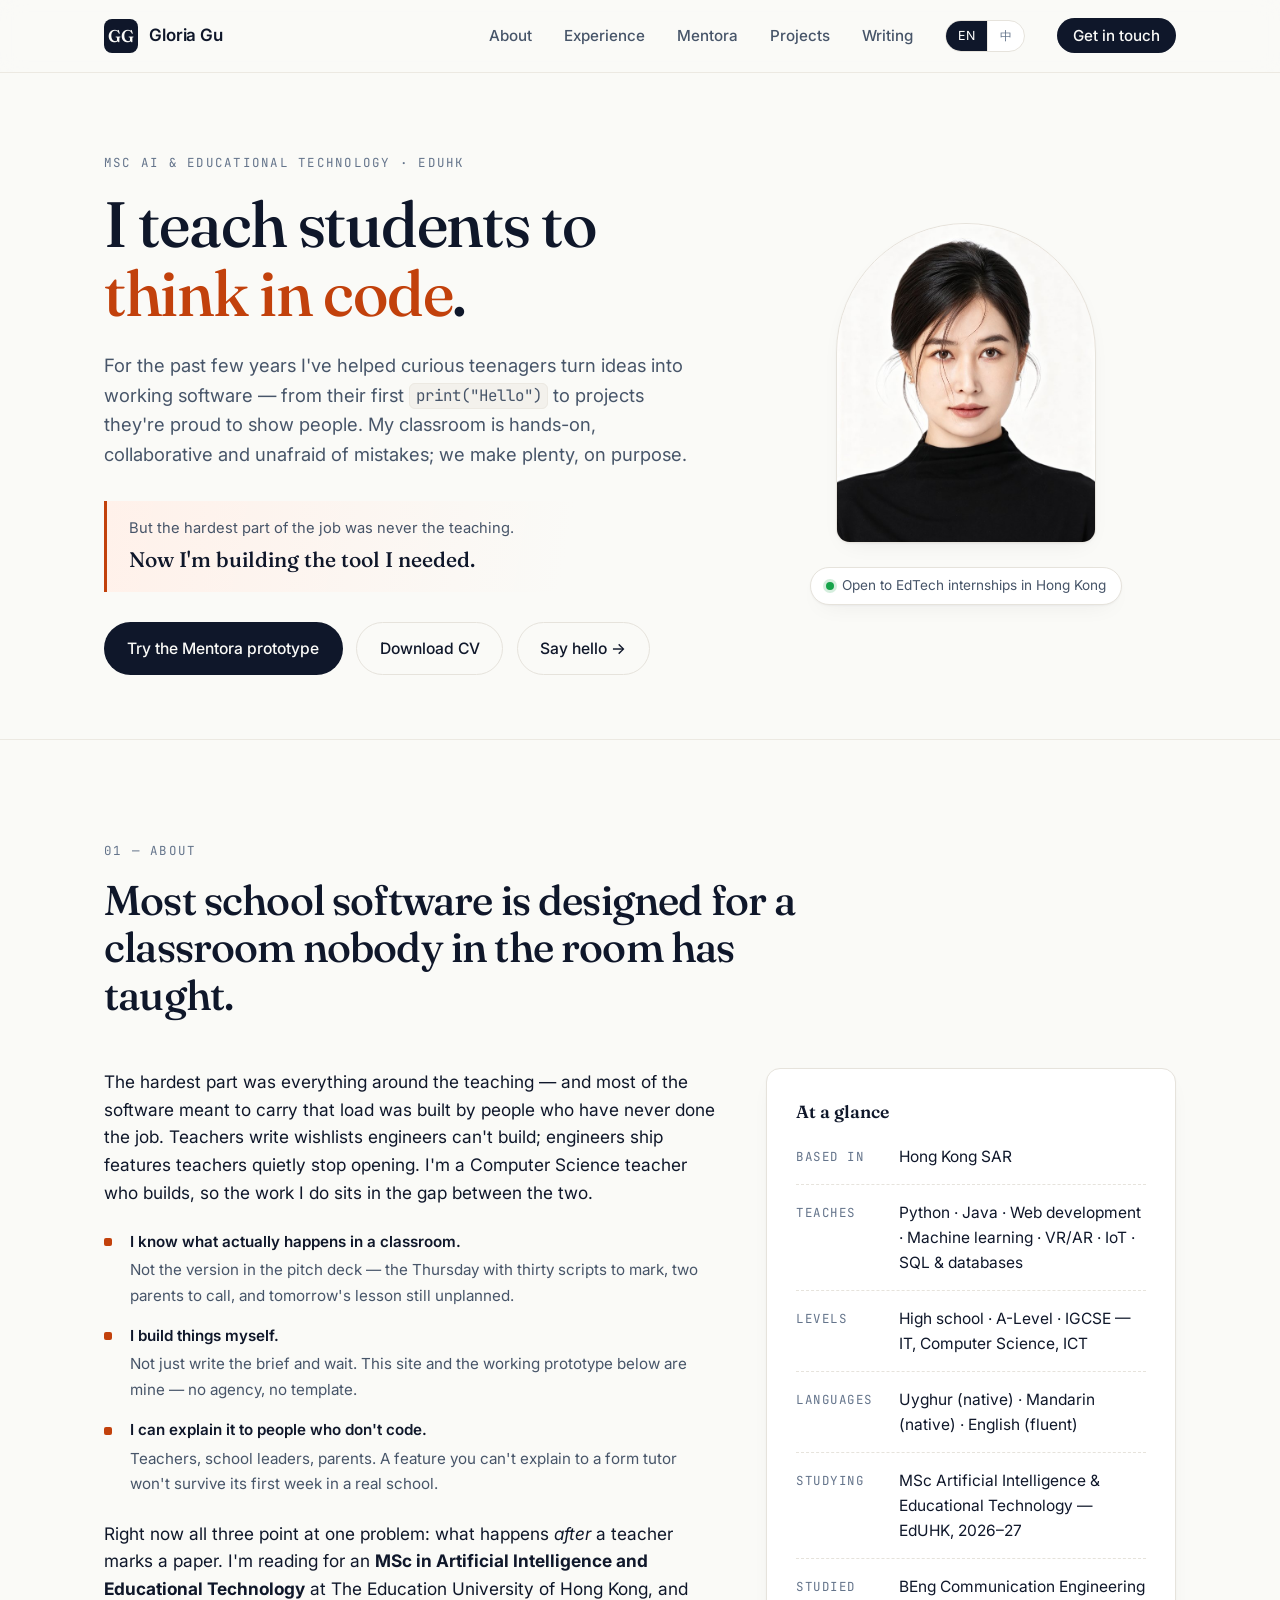
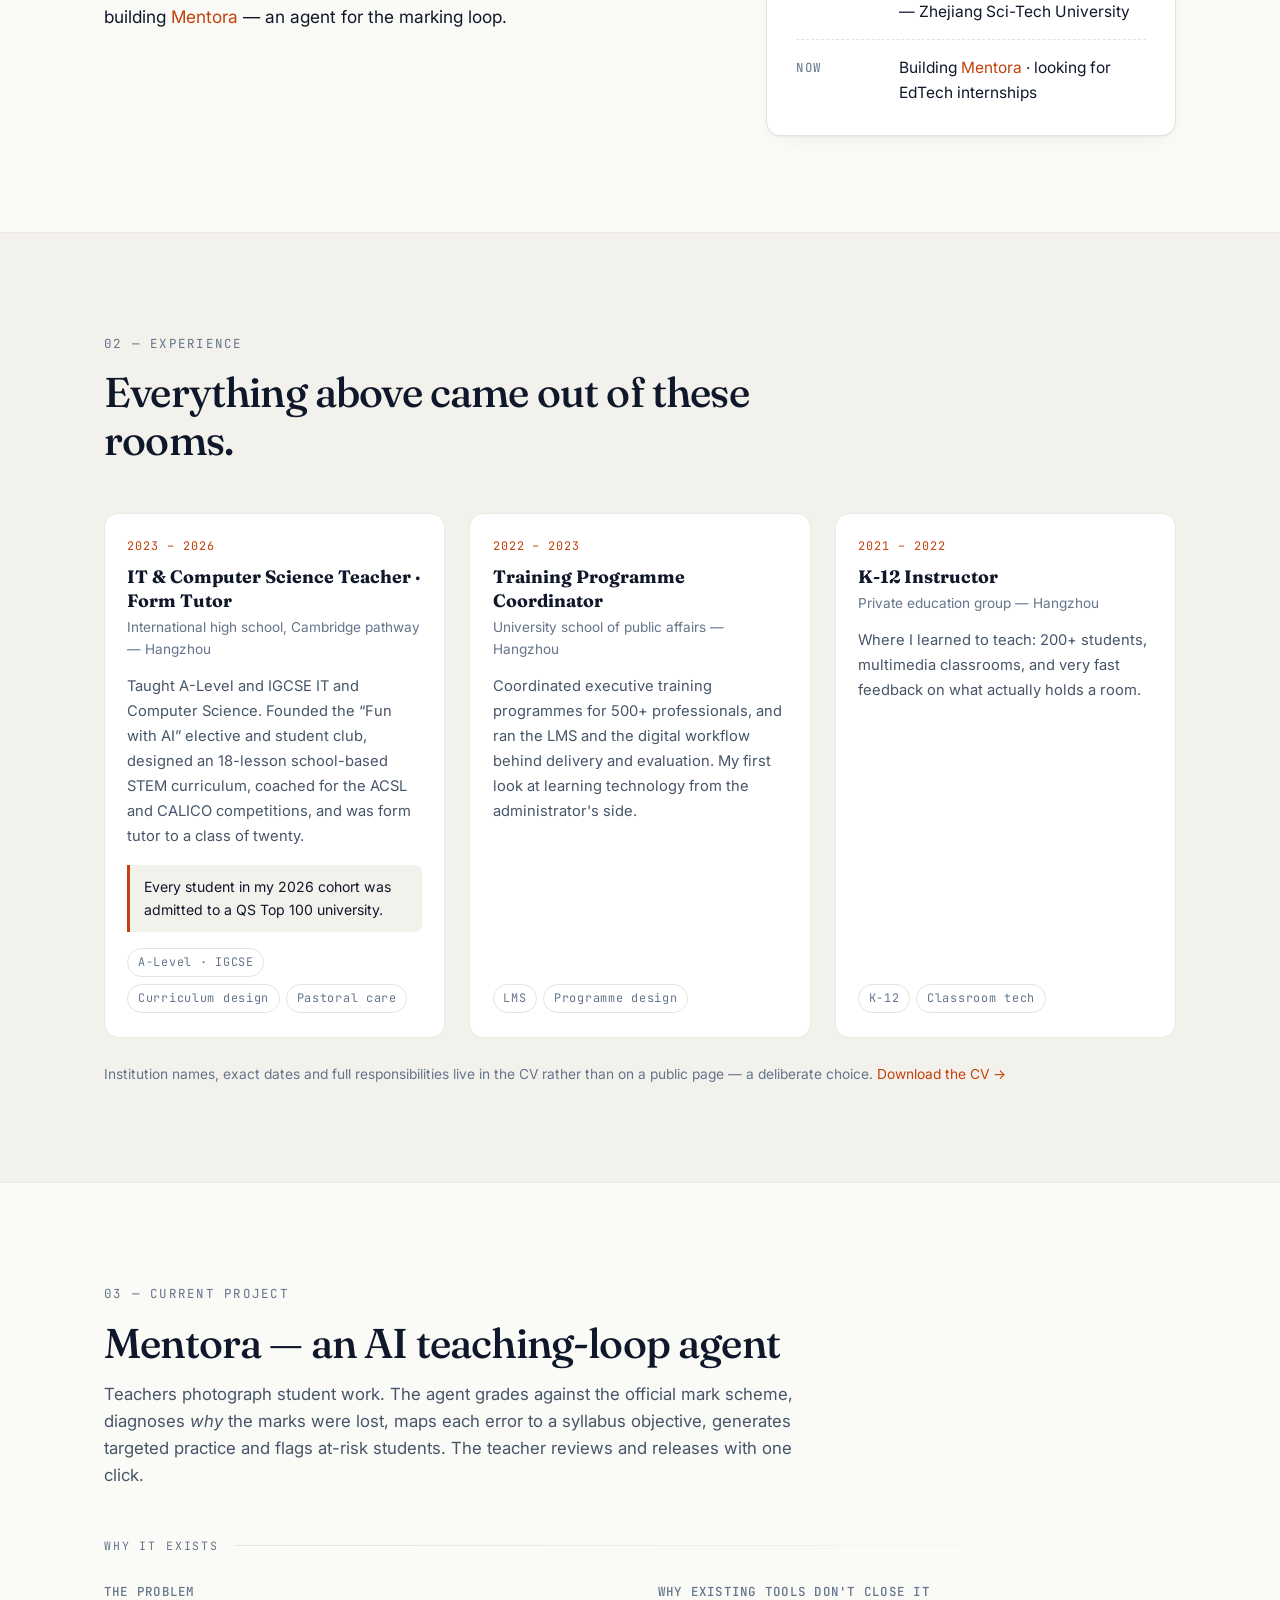
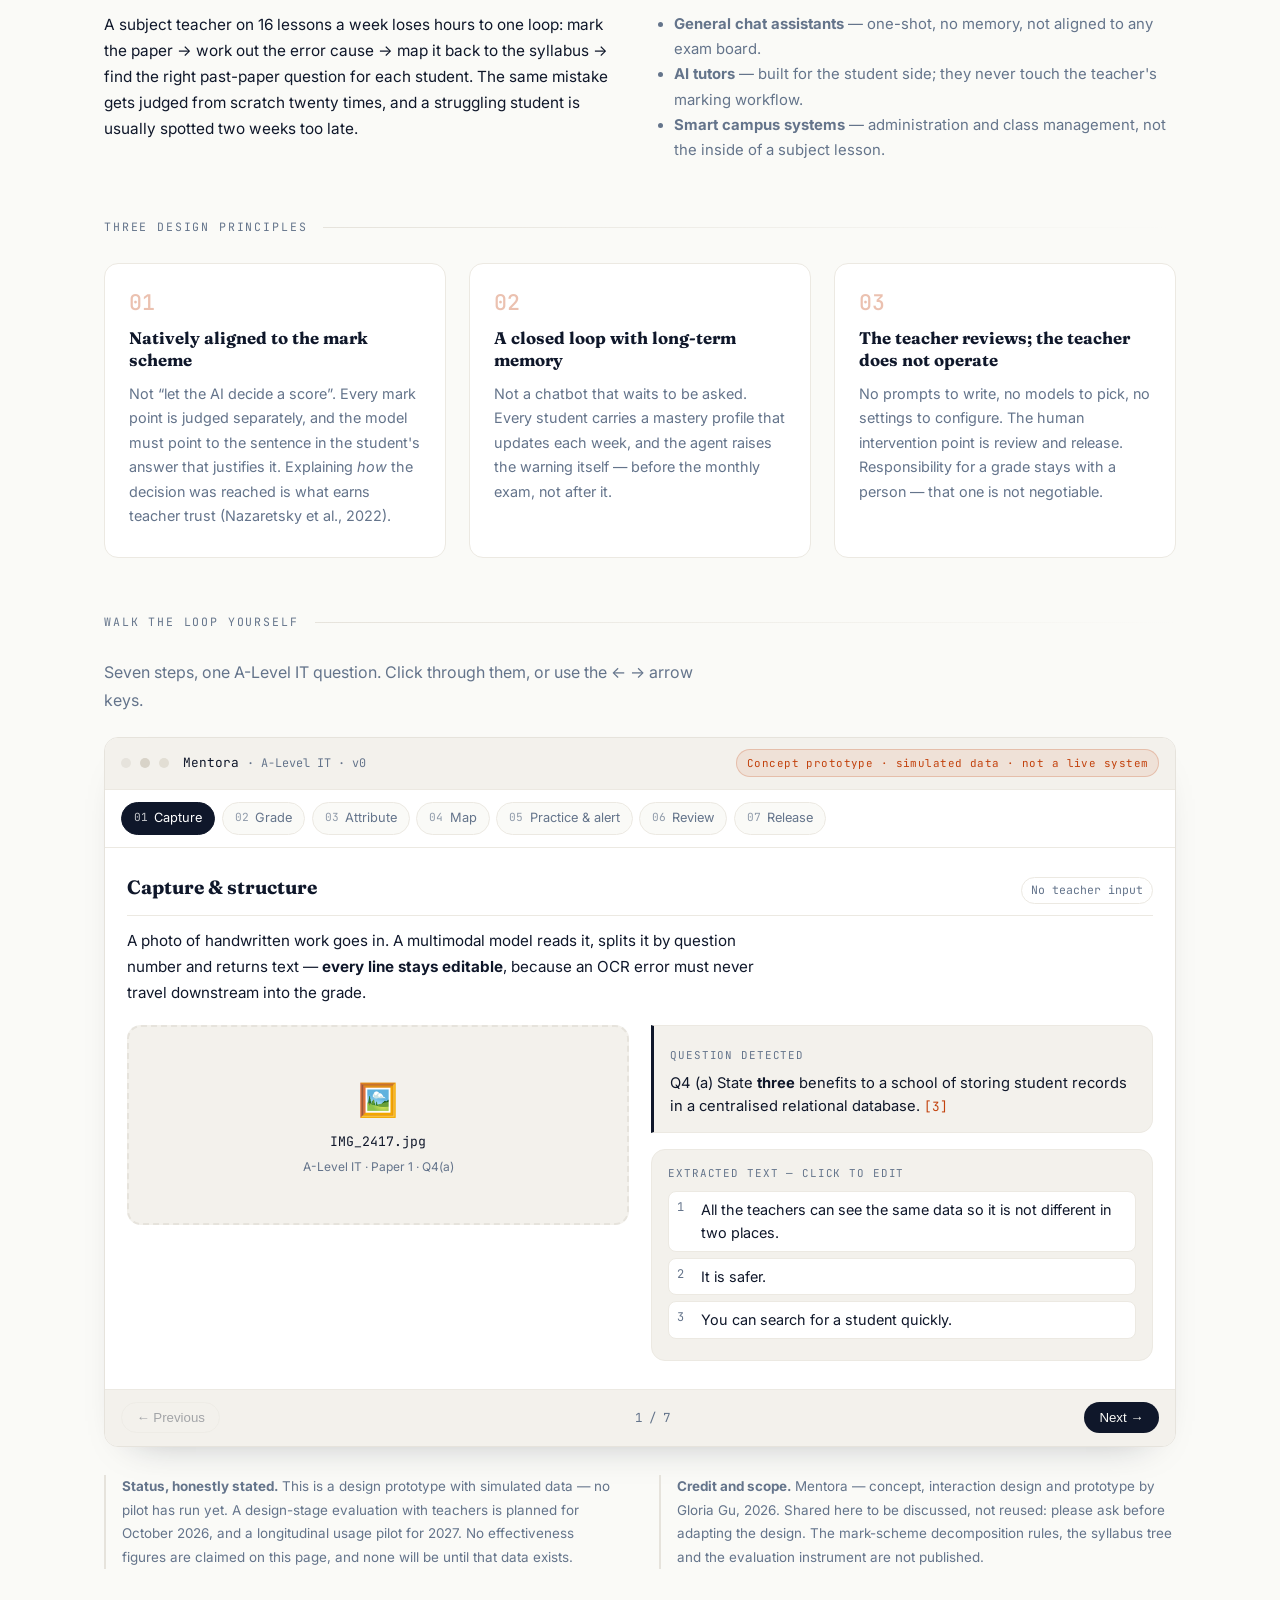
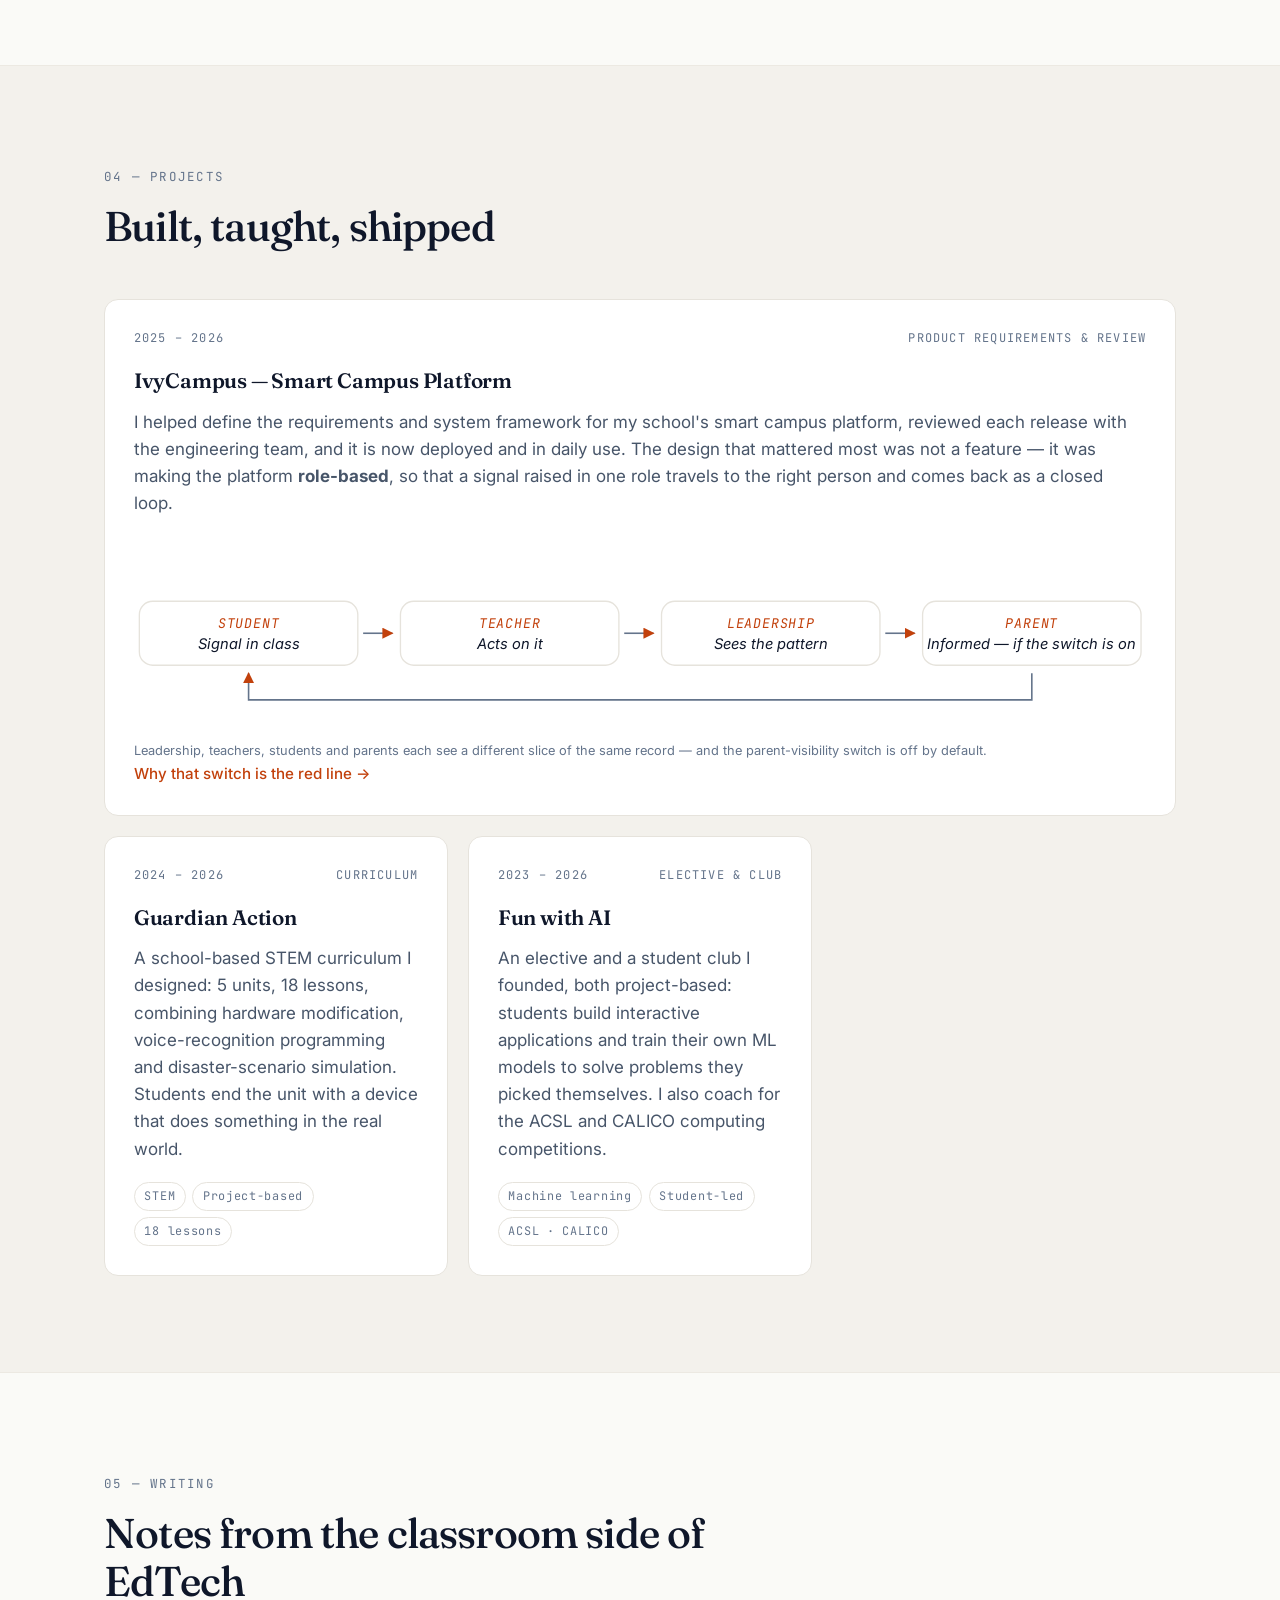
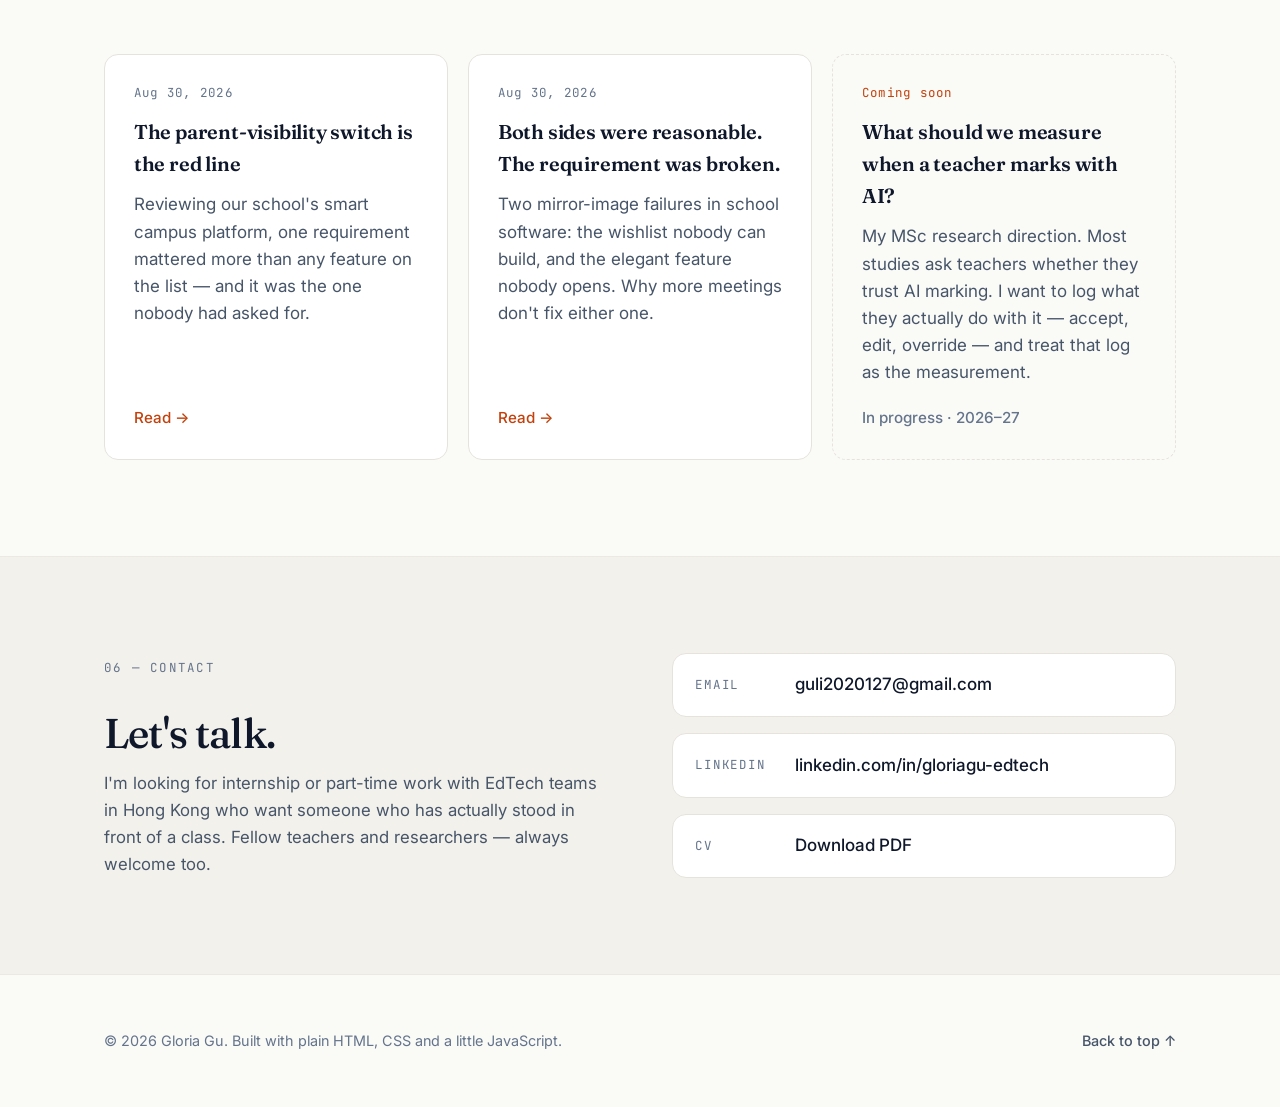
==== index.html @ 60ba9284 "Personal site: bilingual portfolio with Mentora interactive prototype Static site, no build step. EN" ====
<!DOCTYPE html>
<html lang="en" data-lang="en">
<head>
  <meta charset="UTF-8" />
  <meta name="viewport" content="width=device-width, initial-scale=1.0" />
  <title>Gloria Gu — AI &amp; Educational Technology · Computer Science Educator</title>
  <meta name="description" content="Gloria Gu — A-Level and IGCSE Computer Science / IT teacher, now MSc student in AI and Educational Technology at The Education University of Hong Kong. Building Mentora, an AI teaching-loop agent for international-curriculum teachers." />

  <!-- Link preview (LinkedIn, WhatsApp, WeChat, Twitter).
       SITE_URL below must be the real published address — LinkedIn ignores relative image paths. -->
  <meta property="og:type" content="website" />
  <meta property="og:site_name" content="Gloria Gu" />
  <meta property="og:title" content="Gloria Gu — I teach students to think in code." />
  <meta property="og:description" content="A-Level and IGCSE Computer Science teacher, now MSc AI &amp; Educational Technology at EdUHK. Building Mentora, an AI teaching-loop agent — with an interactive prototype you can click through." />
  <meta property="og:url" content="SITE_URL/" />
  <meta property="og:image" content="SITE_URL/assets/og-card.jpg" />
  <meta property="og:image:width" content="1200" />
  <meta property="og:image:height" content="630" />
  <meta property="og:image:alt" content="Gloria Gu — I teach students to think in code. Now I'm building the tool I needed." />
  <meta name="twitter:card" content="summary_large_image" />

  <link rel="preconnect" href="https://fonts.googleapis.com" />
  <link rel="preconnect" href="https://fonts.gstatic.com" crossorigin />
  <link href="https://fonts.googleapis.com/css2?family=Fraunces:opsz,wght@9..144,400;9..144,500;9..144,600;9..144,700&family=Inter:wght@400;500;600;700&family=JetBrains+Mono:wght@400;500&display=swap" rel="stylesheet" />

  <link rel="stylesheet" href="styles.css" />
  <link rel="icon" href="data:image/svg+xml,%3Csvg xmlns='http://www.w3.org/2000/svg' viewBox='0 0 100 100'%3E%3Ctext y='.9em' font-size='90'%3E%F0%9F%92%BB%3C/text%3E%3C/svg%3E" />
</head>
<body>

  <header class="site-header" id="top">
    <nav class="nav container">
      <a href="#top" class="brand">
        <span class="brand-mark">GG</span>
        <span class="brand-name">Gloria Gu</span>
      </a>
      <button class="nav-toggle" aria-label="Toggle navigation" aria-expanded="false">
        <span></span><span></span><span></span>
      </button>
      <ul class="nav-links">
        <li><a href="#about"><span class="i18n en">About</span><span class="i18n zh">关于</span></a></li>
        <li><a href="#experience"><span class="i18n en">Experience</span><span class="i18n zh">经历</span></a></li>
        <li><a href="#mentora">Mentora</a></li>
        <li><a href="#projects"><span class="i18n en">Projects</span><span class="i18n zh">项目</span></a></li>
        <li><a href="#writing"><span class="i18n en">Writing</span><span class="i18n zh">写作</span></a></li>
        <li>
          <div class="lang-switch" role="group" aria-label="Language / 语言">
            <button type="button" data-set-lang="en" class="lang-btn is-active">EN</button>
            <button type="button" data-set-lang="zh" class="lang-btn">中</button>
          </div>
        </li>
        <li><a href="#contact" class="nav-cta"><span class="i18n en">Get in touch</span><span class="i18n zh">联系我</span></a></li>
      </ul>
    </nav>
  </header>

  <main>

    <!-- HERO -->
    <section class="hero">
      <div class="container hero-grid">
        <div class="hero-text">
          <p class="eyebrow">
            <span class="i18n en">MSc AI &amp; Educational Technology · EdUHK</span>
            <span class="i18n zh">香港教育大学 · 人工智能与教育科技硕士在读</span>
          </p>
          <h1>
            <span class="i18n en">I teach students to <span class="accent">think in code</span>.</span>
            <span class="i18n zh">我教学生<span class="accent">用代码思考</span>。</span>
          </h1>
          <p class="lede">
            <span class="i18n en">For the past few years I've helped curious teenagers turn ideas into working software — from their first <code>print("Hello")</code> to projects they're proud to show people. My classroom is hands-on, collaborative and unafraid of mistakes; we make plenty, on purpose.</span>
            <span class="i18n zh">这几年，我带着一群好奇的中学生，把想法变成真的能跑起来的东西——从第一行 <code>print("Hello")</code>，到他们愿意拿给别人看的作品。我的课要动手、要合作，也不怕出错：我们出很多错，而且是故意的。</span>
          </p>
          <div class="hero-turn">
            <p class="ht-setup">
              <span class="i18n en">But the hardest part of the job was never the teaching.</span>
              <span class="i18n zh">但这份工作最难的部分，从来不是「教」。</span>
            </p>
            <p class="ht-line">
              <span class="i18n en">Now I'm building the tool I needed.</span>
              <span class="i18n zh">现在，我在做当年最想要的那个工具。</span>
            </p>
          </div>
          <div class="hero-actions">
            <a href="#mentora" class="btn btn-primary">
              <span class="i18n en">Try the Mentora prototype</span>
              <span class="i18n zh">试用 Mentora 原型</span>
            </a>
            <a href="assets/Gloria-Gu-CV.pdf" class="btn btn-ghost" download>
              <span class="i18n en">Download CV</span>
              <span class="i18n zh">下载简历</span>
            </a>
            <a href="#contact" class="btn btn-ghost">
              <span class="i18n en">Say hello →</span>
              <span class="i18n zh">联系我 →</span>
            </a>
          </div>
        </div>

        <div class="hero-portrait">
          <div class="portrait-frame">
            <img src="assets/portrait.jpg" alt="Gloria Gu" width="627" height="900" />
          </div>
          <div class="portrait-badge">
            <span class="dot"></span>
            <span class="i18n en">Open to EdTech internships in Hong Kong</span>
            <span class="i18n zh">在港寻找 EdTech 实习机会</span>
          </div>
        </div>
      </div>
    </section>

    <!-- ABOUT -->
    <section class="section" id="about">
      <div class="container">
        <div class="section-head">
          <span class="section-tag">01 — <span class="i18n en">About</span><span class="i18n zh">关于</span></span>
          <h2>
            <span class="i18n en">Most school software is designed for a classroom nobody in the room has taught.</span>
            <span class="i18n zh">大多数校园软件，是为一间没有人真正教过的教室设计的。</span>
          </h2>
        </div>

        <div class="about-grid">
          <div class="about-body">
            <p>
              <span class="i18n en">The hardest part was everything around the teaching — and most of the software meant to carry that load was built by people who have never done the job. Teachers write wishlists engineers can't build; engineers ship features teachers quietly stop opening. I'm a Computer Science teacher who builds, so the work I do sits in the gap between the two.</span>
              <span class="i18n zh">最难的是「教」之外的那些事——而本该分担这些事的软件，大多出自没做过这份工作的人之手。老师提的需求工程师做不出来，工程师做出来的功能老师慢慢就不点了。我是一个会自己动手做东西的计算机老师，我做的事，就在这道缝里。</span>
            </p>

            <ul class="strengths">
              <li>
                <strong><span class="i18n en">I know what actually happens in a classroom.</span><span class="i18n zh">我知道教室里真正发生的是什么。</span></strong>
                <span class="i18n en">Not the version in the pitch deck — the Thursday with thirty scripts to mark, two parents to call, and tomorrow's lesson still unplanned.</span>
                <span class="i18n zh">不是宣讲稿里的那个版本，而是这样的周四：三十份卷子没批，两个家长电话没打，明天的课还没备。</span>
              </li>
              <li>
                <strong><span class="i18n en">I build things myself.</span><span class="i18n zh">东西我自己动手做。</span></strong>
                <span class="i18n en">Not just write the brief and wait. This site and the working prototype below are mine — no agency, no template.</span>
                <span class="i18n zh">不只是写完需求等着别人交付。这个网站，还有下面那个能点的原型，都是我自己做的——没有外包，也没有套模板。</span>
              </li>
              <li>
                <strong><span class="i18n en">I can explain it to people who don't code.</span><span class="i18n zh">我能把它讲给不写代码的人听。</span></strong>
                <span class="i18n en">Teachers, school leaders, parents. A feature you can't explain to a form tutor won't survive its first week in a real school.</span>
                <span class="i18n zh">老师、管理层、家长。一个没法跟班主任讲清楚的功能，在真实学校里活不过第一周。</span>
              </li>
            </ul>

            <p>
              <span class="i18n en">Right now all three point at one problem: what happens <em>after</em> a teacher marks a paper. I'm reading for an <strong>MSc in Artificial Intelligence and Educational Technology</strong> at The Education University of Hong Kong, and building <a href="#mentora">Mentora</a> — an agent for the marking loop.</span>
              <span class="i18n zh">现在，这三件事都指向同一个问题：老师批完一份卷子<em>之后</em>，会发生什么。我在香港教育大学读<strong>人工智能与教育科技理学硕士</strong>，同时在做 <a href="#mentora">Mentora</a>——一个面向批改闭环的 Agent。</span>
            </p>
          </div>

          <aside class="about-aside">
            <h3><span class="i18n en">At a glance</span><span class="i18n zh">一览</span></h3>
            <dl class="facts">
              <div>
                <dt><span class="i18n en">Based in</span><span class="i18n zh">所在地</span></dt>
                <dd><span class="i18n en">Hong Kong SAR</span><span class="i18n zh">中国香港特别行政区</span></dd>
              </div>
              <div>
                <dt><span class="i18n en">Teaches</span><span class="i18n zh">教授</span></dt>
                <dd><span class="i18n en">Python · Java · Web development · Machine learning · VR/AR · IoT · SQL &amp; databases</span><span class="i18n zh">Python · Java · 网页开发 · 机器学习 · VR/AR · 物联网 · SQL 与数据库</span></dd>
              </div>
              <div>
                <dt><span class="i18n en">Levels</span><span class="i18n zh">学段</span></dt>
                <dd><span class="i18n en">High school · A-Level · IGCSE — IT, Computer Science, ICT</span><span class="i18n zh">高中 · A-Level · IGCSE —— IT、计算机科学、ICT</span></dd>
              </div>
              <div>
                <dt><span class="i18n en">Languages</span><span class="i18n zh">语言</span></dt>
                <dd><span class="i18n en">Uyghur (native) · Mandarin (native) · English (fluent)</span><span class="i18n zh">维吾尔语（母语）· 普通话（母语）· 英语（流利）</span></dd>
              </div>
              <div>
                <dt><span class="i18n en">Studying</span><span class="i18n zh">在读</span></dt>
                <dd><span class="i18n en">MSc Artificial Intelligence &amp; Educational Technology — EdUHK, 2026–27</span><span class="i18n zh">人工智能与教育科技理学硕士 —— 香港教育大学，2026–27</span></dd>
              </div>
              <div>
                <dt><span class="i18n en">Studied</span><span class="i18n zh">本科</span></dt>
                <dd><span class="i18n en">BEng Communication Engineering — Zhejiang Sci-Tech University</span><span class="i18n zh">通信工程学士 —— 浙江理工大学</span></dd>
              </div>
              <div>
                <dt><span class="i18n en">Now</span><span class="i18n zh">在做</span></dt>
                <dd><span class="i18n en">Building <a href="#mentora">Mentora</a> · looking for EdTech internships</span><span class="i18n zh">在做 <a href="#mentora">Mentora</a> · 寻找 EdTech 实习</span></dd>
              </div>
            </dl>
          </aside>
        </div>
      </div>
    </section>

    <!-- EXPERIENCE -->
    <section class="section section-alt" id="experience">
      <div class="container">
        <div class="section-head">
          <span class="section-tag">02 — <span class="i18n en">Experience</span><span class="i18n zh">经历</span></span>
          <h2>
            <span class="i18n en">Everything above came out of these rooms.</span>
            <span class="i18n zh">上面那些判断，都是从这些地方长出来的。</span>
          </h2>
        </div>

        <div class="exp-cards">

          <article class="exp-card">
            <div class="exp-years">2023 – 2026</div>
            <h3>
              <span class="i18n en">IT &amp; Computer Science Teacher · Form Tutor</span>
              <span class="i18n zh">IT 与计算机科学教师 · 班主任</span>
            </h3>
            <div class="exp-org">
              <span class="i18n en">International high school, Cambridge pathway — Hangzhou</span>
              <span class="i18n zh">国际高中（剑桥体系）—— 杭州</span>
            </div>
            <p>
              <span class="i18n en">Taught A-Level and IGCSE IT and Computer Science. Founded the “Fun with AI” elective and student club, designed an 18-lesson school-based STEM curriculum, coached for the ACSL and CALICO competitions, and was form tutor to a class of twenty.</span>
              <span class="i18n zh">讲授 A-Level 与 IGCSE 的 IT 和计算机科学。创办「Fun with AI」选修课与学生社团，设计 18 课时校本 STEM 课程，带队参加 ACSL 与 CALICO 竞赛，并担任一个二十人班级的班主任。</span>
            </p>
            <div class="exp-highlight">
              <span class="i18n en">Every student in my 2026 cohort was admitted to a QS Top 100 university.</span>
              <span class="i18n zh">我带的 2026 届学生，全部获得 QS 前 100 大学录取。</span>
            </div>
            <ul class="tags">
              <li>A-Level · IGCSE</li>
              <li><span class="i18n en">Curriculum design</span><span class="i18n zh">课程设计</span></li>
              <li><span class="i18n en">Pastoral care</span><span class="i18n zh">班级管理</span></li>
            </ul>
          </article>

          <article class="exp-card">
            <div class="exp-years">2022 – 2023</div>
            <h3>
              <span class="i18n en">Training Programme Coordinator</span>
              <span class="i18n zh">培训项目协调人</span>
            </h3>
            <div class="exp-org">
              <span class="i18n en">University school of public affairs — Hangzhou</span>
              <span class="i18n zh">某高校公共管理学院 —— 杭州</span>
            </div>
            <p>
              <span class="i18n en">Coordinated executive training programmes for 500+ professionals, and ran the LMS and the digital workflow behind delivery and evaluation. My first look at learning technology from the administrator's side.</span>
              <span class="i18n zh">协调面向 500+ 名专业人士的高级研修项目，负责学习管理系统，以及实施与评估的数字化流程。这是我第一次从管理者的角度看学习技术。</span>
            </p>
            <ul class="tags">
              <li>LMS</li>
              <li><span class="i18n en">Programme design</span><span class="i18n zh">项目设计</span></li>
            </ul>
          </article>

          <article class="exp-card">
            <div class="exp-years">2021 – 2022</div>
            <h3>
              <span class="i18n en">K-12 Instructor</span>
              <span class="i18n zh">K-12 教师</span>
            </h3>
            <div class="exp-org">
              <span class="i18n en">Private education group — Hangzhou</span>
              <span class="i18n zh">教育培训机构 —— 杭州</span>
            </div>
            <p>
              <span class="i18n en">Where I learned to teach: 200+ students, multimedia classrooms, and very fast feedback on what actually holds a room.</span>
              <span class="i18n zh">我学会教书的地方：200+ 名学生、多媒体课堂，以及最快的反馈——到底什么才真的抓得住一间教室。</span>
            </p>
            <ul class="tags">
              <li>K-12</li>
              <li><span class="i18n en">Classroom tech</span><span class="i18n zh">课堂技术</span></li>
            </ul>
          </article>

        </div>

        <p class="exp-note">
          <span class="i18n en">Institution names, exact dates and full responsibilities live in the CV rather than on a public page — a deliberate choice. <a href="assets/Gloria-Gu-CV.pdf" download>Download the CV →</a></span>
          <span class="i18n zh">具体单位名称、精确起止时间与完整职责写在简历里，而不放在公开页面上。<a href="assets/Gloria-Gu-CV.pdf" download>下载简历 →</a></span>
        </p>
      </div>
    </section>

    <!-- MENTORA -->
    <section class="section" id="mentora">
      <div class="container">
        <div class="section-head">
          <span class="section-tag">03 — <span class="i18n en">Current project</span><span class="i18n zh">在做的项目</span></span>
          <h2>Mentora — <span class="i18n en">an AI teaching-loop agent</span><span class="i18n zh">一个 AI 教学闭环 Agent</span></h2>
          <p class="section-sub">
            <span class="i18n en">Teachers photograph student work. The agent grades against the official mark scheme, diagnoses <em>why</em> the marks were lost, maps each error to a syllabus objective, generates targeted practice and flags at-risk students. The teacher reviews and releases with one click.</span>
            <span class="i18n zh">老师拍照上传作业，Agent 按官方 mark scheme 逐点批改、判断<em>为什么</em>失分、把每个错误挂到大纲知识点上、生成针对性练习并预警掉队学生。老师只在最后审核，一键下发。</span>
          </p>
        </div>

        <!-- Problem → why existing tools don't fit -->
        <div class="sub-divider">
          <span class="i18n en">Why it exists</span><span class="i18n zh">为什么做它</span>
        </div>
        <div class="mentora-intro">
          <div class="mi-block">
            <h3><span class="i18n en">The problem</span><span class="i18n zh">问题</span></h3>
            <p>
              <span class="i18n en">A subject teacher on 16 lessons a week loses hours to one loop: mark the paper → work out the error cause → map it back to the syllabus → find the right past-paper question for each student. The same mistake gets judged from scratch twenty times, and a struggling student is usually spotted two weeks too late.</span>
              <span class="i18n zh">一个每周 16 节课的学科老师，时间会被同一个循环反复吃掉：批改 → 分析错因 → 对回大纲 → 再给每个学生找一道合适的 past paper。同一个错误，在三十份作业里要重新判断二十次；而掉队的学生，通常要两周后才被发现。</span>
            </p>
          </div>
          <div class="mi-block">
            <h3><span class="i18n en">Why existing tools don't close it</span><span class="i18n zh">现有工具为什么补不上</span></h3>
            <ul class="mi-list">
              <li><span class="i18n en"><strong>General chat assistants</strong> — one-shot, no memory, not aligned to any exam board.</span><span class="i18n zh"><strong>通用聊天助手</strong>——单次对话、无记忆、不对齐任何考试局标准。</span></li>
              <li><span class="i18n en"><strong>AI tutors</strong> — built for the student side; they never touch the teacher's marking workflow.</span><span class="i18n zh"><strong>AI 学习助教</strong>——面向学生端，不进入教师的批改工作流。</span></li>
              <li><span class="i18n en"><strong>Smart campus systems</strong> — administration and class management, not the inside of a subject lesson.</span><span class="i18n zh"><strong>智慧校园系统</strong>——面向行政与班级管理，不进入学科教学内部。</span></li>
            </ul>
          </div>
        </div>

        <!-- Three design principles -->
        <div class="sub-divider">
          <span class="i18n en">Three design principles</span><span class="i18n zh">三条设计原则</span>
        </div>
        <div class="principles">
          <article class="principle">
            <span class="p-num">01</span>
            <h4><span class="i18n en">Natively aligned to the mark scheme</span><span class="i18n zh">Mark scheme 原生对齐</span></h4>
            <p>
              <span class="i18n en">Not “let the AI decide a score”. Every mark point is judged separately, and the model must point to the sentence in the student's answer that justifies it. Explaining <em>how</em> the decision was reached is what earns teacher trust (Nazaretsky et al., 2022).</span>
              <span class="i18n zh">不是「让 AI 看着办给个分」，而是逐个评分点判定，并且必须指出依据来自学生答案的哪一句。解释「AI 是怎么判的」正是提升教师信任的关键（Nazaretsky et al., 2022）。</span>
            </p>
          </article>
          <article class="principle">
            <span class="p-num">02</span>
            <h4><span class="i18n en">A closed loop with long-term memory</span><span class="i18n zh">闭环 + 长期记忆</span></h4>
            <p>
              <span class="i18n en">Not a chatbot that waits to be asked. Every student carries a mastery profile that updates each week, and the agent raises the warning itself — before the monthly exam, not after it.</span>
              <span class="i18n zh">不是等人提问的聊天机器人。每个学生有随周更新的知识点掌握画像，Agent 主动发起预警——在月考之前，而不是之后。</span>
            </p>
          </article>
          <article class="principle">
            <span class="p-num">03</span>
            <h4><span class="i18n en">The teacher reviews; the teacher does not operate</span><span class="i18n zh">教师只审核，不操作</span></h4>
            <p>
              <span class="i18n en">No prompts to write, no models to pick, no settings to configure. The human intervention point is review and release. Responsibility for a grade stays with a person — that one is not negotiable.</span>
              <span class="i18n zh">不用写提示词、不用选模型、不用配置参数。人的介入点在审核与下发。分数与评价的最终责任必须在人——这条不可让步。</span>
            </p>
          </article>
        </div>

        <!-- ============ INTERACTIVE PROTOTYPE ============ -->
        <div class="sub-divider">
          <span class="i18n en">Walk the loop yourself</span><span class="i18n zh">自己走一遍这个闭环</span>
        </div>
        <div class="proto-lead">
          <p>
            <span class="i18n en">Seven steps, one A-Level IT question. Click through them, or use the ← → arrow keys.</span>
            <span class="i18n zh">七个步骤，一道 A-Level IT 题目。逐步点击，或用键盘 ← → 切换。</span>
          </p>
        </div>

        <div class="proto-frame" id="mentora-proto">
          <div class="proto-bar">
            <div class="proto-bar-left">
              <span class="proto-dot"></span><span class="proto-dot"></span><span class="proto-dot"></span>
              <span class="proto-title">Mentora <span class="proto-scope">· A-Level IT · v0</span></span>
            </div>
            <span class="proto-badge">
              <span class="i18n en">Concept prototype · simulated data · not a live system</span>
              <span class="i18n zh">概念原型 · 模拟数据 · 非运行系统</span>
            </span>
          </div>

          <div class="proto-steps" role="tablist" aria-label="Mentora workflow steps"></div>

          <div class="proto-panel" role="tabpanel" tabindex="0"></div>

          <div class="proto-foot">
            <button type="button" class="btn btn-ghost btn-sm" data-proto-prev>
              <span class="i18n en">← Previous</span><span class="i18n zh">← 上一步</span>
            </button>
            <span class="proto-progress" aria-live="polite"></span>
            <button type="button" class="btn btn-primary btn-sm" data-proto-next>
              <span class="i18n en">Next →</span><span class="i18n zh">下一步 →</span>
            </button>
          </div>

          <noscript>
            <div class="proto-fallback">
              <p><strong>This walkthrough needs JavaScript.</strong> The seven steps of the loop are:
              ① capture &amp; structure → ② mark-scheme grading → ③ error attribution → ④ syllabus mapping →
              ⑤ practice generation &amp; risk alert → ⑥ teacher review → ⑦ one-click release,
              with every result written back into the student's long-term mastery profile.</p>
            </div>
          </noscript>
        </div>

        <div class="proto-meta">
        <p class="proto-note">
          <span class="i18n en"><strong>Status, honestly stated.</strong> This is a design prototype with simulated data — no pilot has run yet. A design-stage evaluation with teachers is planned for October 2026, and a longitudinal usage pilot for 2027. No effectiveness figures are claimed on this page, and none will be until that data exists.</span>
          <span class="i18n zh"><strong>诚实的项目状态。</strong>这是一个使用模拟数据的设计原型，尚未进行任何 pilot。教师参与的设计阶段评估计划于 2026 年 10 月进行，纵向使用 pilot 计划于 2027 年。在真实数据产生之前，本页不会给出任何效果数字。</span>
        </p>

        <p class="proto-credit">
          <span class="i18n en"><strong>Credit and scope.</strong> Mentora — concept, interaction design and prototype by Gloria Gu, 2026. Shared here to be discussed, not reused: please ask before adapting the design. The mark-scheme decomposition rules, the syllabus tree and the evaluation instrument are not published.</span>
          <span class="i18n zh"><strong>署名与公开范围。</strong>Mentora 的概念、交互设计与原型均由 Gloria Gu 于 2026 年完成。此处公开是为了交流而非复用；如需借鉴，请先联系我。评分点拆解规则、知识点树与评估工具未对外公开。</span>
        </p>
        </div>
      </div>
    </section>

    <!-- PROJECTS -->
    <section class="section section-alt" id="projects">
      <div class="container">
        <div class="section-head">
          <span class="section-tag">04 — <span class="i18n en">Projects</span><span class="i18n zh">项目</span></span>
          <h2><span class="i18n en">Built, taught, shipped</span><span class="i18n zh">做过的东西</span></h2>
        </div>

        <div class="projects">

          <article class="project project-wide">
            <div class="project-meta">
              <span class="project-year">2025 – 2026</span>
              <span class="project-kind"><span class="i18n en">Product requirements &amp; review</span><span class="i18n zh">需求定义与评审</span></span>
            </div>
            <h3>IvyCampus — <span class="i18n en">Smart Campus Platform</span><span class="i18n zh">智慧校园平台</span></h3>
            <p>
              <span class="i18n en">I helped define the requirements and system framework for my school's smart campus platform, reviewed each release with the engineering team, and it is now deployed and in daily use. The design that mattered most was not a feature — it was making the platform <strong>role-based</strong>, so that a signal raised in one role travels to the right person and comes back as a closed loop.</span>
              <span class="i18n zh">我参与定义了所在学校智慧校园平台的需求与系统框架，与工程团队逐版本评审，目前已部署并投入日常使用。其中最关键的设计不是某个功能，而是把平台做成<strong>分角色</strong>的——某一个角色发出的信号，能走到该处理的人那里，并形成闭环回到起点。</span>
            </p>

            <figure class="role-loop">
              <svg viewBox="0 0 760 132" role="img" aria-labelledby="loop-title">
                <title id="loop-title">Four-role closed loop: classroom signal, teacher action, leadership visibility, parent conversation</title>
                <defs>
                  <marker id="arw" viewBox="0 0 10 10" refX="9" refY="5" markerWidth="7" markerHeight="7" orient="auto-start-reverse">
                    <path d="M 0 0 L 10 5 L 0 10 z" fill="#c2410c" />
                  </marker>
                </defs>
                <g class="rl-box">
                  <rect x="4"   y="34" width="164" height="48" rx="10" />
                  <rect x="200" y="34" width="164" height="48" rx="10" />
                  <rect x="396" y="34" width="164" height="48" rx="10" />
                  <rect x="592" y="34" width="164" height="48" rx="10" />
                </g>
                <g class="rl-label">
                  <text x="86"  y="54" text-anchor="middle" class="rl-role">STUDENT</text>
                  <text x="86"  y="70" text-anchor="middle" class="rl-what" data-en="Signal in class" data-zh="课堂端信号">Signal in class</text>
                  <text x="282" y="54" text-anchor="middle" class="rl-role">TEACHER</text>
                  <text x="282" y="70" text-anchor="middle" class="rl-what" data-en="Acts on it" data-zh="教师处理">Acts on it</text>
                  <text x="478" y="54" text-anchor="middle" class="rl-role">LEADERSHIP</text>
                  <text x="478" y="70" text-anchor="middle" class="rl-what" data-en="Sees the pattern" data-zh="管理层看见规律">Sees the pattern</text>
                  <text x="674" y="54" text-anchor="middle" class="rl-role">PARENT</text>
                  <text x="674" y="70" text-anchor="middle" class="rl-what" data-en="Informed — if the switch is on" data-zh="家长知情 — 若开关开启">Informed — if the switch is on</text>
                </g>
                <g class="rl-arrow" marker-end="url(#arw)">
                  <path d="M 172 58 L 194 58" />
                  <path d="M 368 58 L 390 58" />
                  <path d="M 564 58 L 586 58" />
                  <path d="M 674 88 L 674 108 L 86 108 L 86 88" />
                </g>
              </svg>
              <figcaption>
                <span class="i18n en">Leadership, teachers, students and parents each see a different slice of the same record — and the parent-visibility switch is off by default.</span>
                <span class="i18n zh">管理层、教师、学生、家长看到的是同一条记录的不同切片——而「家长可见」开关默认关闭。</span>
              </figcaption>
            </figure>

            <a href="blog/parent-visibility.html" class="project-link">
              <span class="i18n en">Why that switch is the red line →</span>
              <span class="i18n zh">为什么那个开关是红线 →</span>
            </a>
          </article>

          <article class="project">
            <div class="project-meta">
              <span class="project-year">2024 – 2026</span>
              <span class="project-kind"><span class="i18n en">Curriculum</span><span class="i18n zh">课程</span></span>
            </div>
            <h3><span class="i18n en">Guardian Action</span><span class="i18n zh">守护行动</span></h3>
            <p>
              <span class="i18n en">A school-based STEM curriculum I designed: 5 units, 18 lessons, combining hardware modification, voice-recognition programming and disaster-scenario simulation. Students end the unit with a device that does something in the real world.</span>
              <span class="i18n zh">我设计的校本 STEM 课程：5 个单元、18 课时，融合硬件改装、语音识别编程与灾害情景模拟。课程结束时，学生手里是一个能在真实世界里起作用的装置。</span>
            </p>
            <ul class="tags">
              <li>STEM</li>
              <li><span class="i18n en">Project-based</span><span class="i18n zh">项目式</span></li>
              <li><span class="i18n en">18 lessons</span><span class="i18n zh">18 课时</span></li>
            </ul>
          </article>

          <article class="project">
            <div class="project-meta">
              <span class="project-year">2023 – 2026</span>
              <span class="project-kind"><span class="i18n en">Elective &amp; club</span><span class="i18n zh">选修课与社团</span></span>
            </div>
            <h3>Fun with AI</h3>
            <p>
              <span class="i18n en">An elective and a student club I founded, both project-based: students build interactive applications and train their own ML models to solve problems they picked themselves. I also coach for the ACSL and CALICO computing competitions.</span>
              <span class="i18n zh">我创办的选修课与学生社团，都以项目为核心：学生搭建交互应用、训练自己的机器学习模型，解决他们自己选定的问题。同时带队参加 ACSL 与 CALICO 计算机竞赛。</span>
            </p>
            <ul class="tags">
              <li><span class="i18n en">Machine learning</span><span class="i18n zh">机器学习</span></li>
              <li><span class="i18n en">Student-led</span><span class="i18n zh">学生主导</span></li>
              <li>ACSL · CALICO</li>
            </ul>
          </article>

        </div>
      </div>
    </section>

    <!-- WRITING -->
    <section class="section" id="writing">
      <div class="container">
        <div class="section-head">
          <span class="section-tag">05 — <span class="i18n en">Writing</span><span class="i18n zh">写作</span></span>
          <h2><span class="i18n en">Notes from the classroom side of EdTech</span><span class="i18n zh">来自课堂那一侧的教育科技笔记</span></h2>
        </div>

        <div class="posts">
          <a class="post" href="blog/parent-visibility.html">
            <div class="post-date">Aug 30, 2026</div>
            <h3>
              <span class="i18n en">The parent-visibility switch is the red line</span>
              <span class="i18n zh">家长可见性开关，是那条红线</span>
            </h3>
            <p>
              <span class="i18n en">Reviewing our school's smart campus platform, one requirement mattered more than any feature on the list — and it was the one nobody had asked for.</span>
              <span class="i18n zh">评审学校智慧校园系统时，有一条需求比清单上任何功能都重要——而它恰恰是没有人提出来的那一条。</span>
            </p>
            <span class="post-read"><span class="i18n en">Read →</span><span class="i18n zh">阅读 →</span></span>
          </a>

          <a class="post" href="blog/teacher-who-codes.html">
            <div class="post-date">Aug 30, 2026</div>
            <h3>
              <span class="i18n en">Both sides were reasonable. The requirement was broken.</span>
              <span class="i18n zh">两边都没做错，坏掉的是那条需求</span>
            </h3>
            <p>
              <span class="i18n en">Two mirror-image failures in school software: the wishlist nobody can build, and the elegant feature nobody opens. Why more meetings don't fix either one.</span>
              <span class="i18n zh">校园软件的两种镜像式失败：没人能实现的愿望清单，和没人点开的优雅功能。以及，为什么多开会解决不了。</span>
            </p>
            <span class="post-read"><span class="i18n en">Read →</span><span class="i18n zh">阅读 →</span></span>
          </a>

          <article class="post is-soon">
            <div class="post-date"><span class="i18n en">Coming soon</span><span class="i18n zh">即将发布</span></div>
            <h3>
              <span class="i18n en">What should we measure when a teacher marks with AI?</span>
              <span class="i18n zh">当老师用 AI 批改，我们究竟该测量什么？</span>
            </h3>
            <p>
              <span class="i18n en">My MSc research direction. Most studies ask teachers whether they trust AI marking. I want to log what they actually do with it — accept, edit, override — and treat that log as the measurement.</span>
              <span class="i18n zh">我的硕士研究方向。多数研究问的是老师「信不信」AI 批改；我想记录他们实际怎么做——采纳、修改、推翻——并把这份日志本身当作测量。</span>
            </p>
            <span class="post-read is-muted"><span class="i18n en">In progress · 2026–27</span><span class="i18n zh">进行中 · 2026–27</span></span>
          </article>
        </div>
      </div>
    </section>

    <!-- CONTACT -->
    <section class="section section-alt" id="contact">
      <div class="container contact-grid">
        <div>
          <span class="section-tag">06 — <span class="i18n en">Contact</span><span class="i18n zh">联系</span></span>
          <h2><span class="i18n en">Let's talk.</span><span class="i18n zh">聊聊。</span></h2>
          <p class="section-sub">
            <span class="i18n en">I'm looking for internship or part-time work with EdTech teams in Hong Kong who want someone who has actually stood in front of a class. Fellow teachers and researchers — always welcome too.</span>
            <span class="i18n zh">我在寻找香港 EdTech 团队的实习或兼职机会——尤其是那些希望团队里有人真正站过讲台的团队。同行教师与研究者，也随时欢迎来聊。</span>
          </p>
        </div>

        <ul class="contact-list">
          <li>
            <span class="contact-label">Email</span>
            <a href="mailto:guli2020127@gmail.com">guli2020127@gmail.com</a>
          </li>
          <li>
            <span class="contact-label">LinkedIn</span>
            <a href="https://www.linkedin.com/in/gloriagu-edtech" rel="noopener" target="_blank">linkedin.com/in/gloriagu-edtech</a>
          </li>
          <li>
            <span class="contact-label">CV</span>
            <a href="assets/Gloria-Gu-CV.pdf" download><span class="i18n en">Download PDF</span><span class="i18n zh">下载 PDF</span></a>
          </li>
        </ul>
      </div>
    </section>

  </main>

  <footer class="site-footer">
    <div class="container footer-inner">
      <p>
        © <span id="year"></span> Gloria Gu.
        <span class="i18n en">Built with plain HTML, CSS and a little JavaScript.</span>
        <span class="i18n zh">用纯 HTML、CSS 和一点 JavaScript 搭建。</span>
      </p>
      <a href="#top" class="to-top"><span class="i18n en">Back to top ↑</span><span class="i18n zh">回到顶部 ↑</span></a>
    </div>
  </footer>

  <script src="script.js"></script>
</body>
</html>
---- styles.css ----
/* =====================================================
   Gloria Gu — Personal site
   Clean, minimal, academic-but-modern.
   ===================================================== */

:root {
  --bg:           #fafaf7;
  --bg-alt:       #f3f1ec;
  --surface:      #ffffff;
  --fg:           #0f172a;
  --fg-muted:     #475569;
  --fg-soft:      #64748b;
  --border:       #e6e3dc;
  --border-soft:  #ece9e2;
  --accent:       #c2410c;   /* warm terracotta */
  --accent-hover: #9a3412;
  --accent-soft:  #fff1ea;

  --maxw:    1120px;
  --gap:     1.5rem;
  --radius:  14px;
  --shadow:  0 1px 2px rgba(15, 23, 42, 0.04),
             0 8px 24px -12px rgba(15, 23, 42, 0.10);

  --font-serif: 'Fraunces', ui-serif, Georgia, serif;
  --font-sans:  'Inter', system-ui, -apple-system, Segoe UI, Roboto, sans-serif;
  --font-mono:  'JetBrains Mono', ui-monospace, Menlo, Consolas, monospace;
}

* { box-sizing: border-box; }

html { scroll-behavior: smooth; }

body {
  margin: 0;
  background: var(--bg);
  color: var(--fg);
  font-family: var(--font-sans);
  font-size: 17px;
  line-height: 1.6;
  -webkit-font-smoothing: antialiased;
  text-rendering: optimizeLegibility;
}

img { max-width: 100%; display: block; }

a {
  color: var(--accent);
  text-decoration: none;
  transition: color 0.15s ease;
}
a:hover { color: var(--accent-hover); }

code, .mono {
  font-family: var(--font-mono);
  font-size: 0.92em;
  background: var(--bg-alt);
  padding: 0.1em 0.4em;
  border-radius: 4px;
}

.container {
  max-width: var(--maxw);
  margin: 0 auto;
  padding: 0 1.5rem;
}

/* ---------- Header ---------- */
.site-header {
  position: sticky;
  top: 0;
  z-index: 50;
  background: rgba(250, 250, 247, 0.85);
  backdrop-filter: saturate(180%) blur(12px);
  border-bottom: 1px solid var(--border-soft);
}

.nav {
  display: flex;
  align-items: center;
  justify-content: space-between;
  height: 72px;
}

.brand {
  display: inline-flex;
  align-items: center;
  gap: 0.7rem;
  color: var(--fg);
  font-weight: 600;
}
.brand-mark {
  display: inline-grid;
  place-items: center;
  width: 34px;
  height: 34px;
  border-radius: 8px;
  background: var(--fg);
  color: var(--bg);
  font-family: var(--font-serif);
  font-weight: 600;
  letter-spacing: 0.02em;
}
.brand-name { letter-spacing: -0.01em; }

.nav-links {
  display: flex;
  align-items: center;
  gap: 2rem;
  list-style: none;
  margin: 0;
  padding: 0;
}
.nav-links a {
  color: var(--fg-muted);
  font-weight: 500;
  font-size: 0.95rem;
}
.nav-links a:hover { color: var(--fg); }
.nav-cta {
  background: var(--fg);
  color: var(--bg) !important;
  padding: 0.5rem 1rem;
  border-radius: 999px;
}
.nav-cta:hover { background: var(--accent); }

.nav-toggle {
  display: none;
  flex-direction: column;
  gap: 5px;
  width: 36px;
  height: 36px;
  background: none;
  border: 0;
  cursor: pointer;
  align-items: center;
  justify-content: center;
}
.nav-toggle span {
  display: block;
  width: 22px;
  height: 2px;
  background: var(--fg);
  border-radius: 2px;
  transition: transform 0.2s ease, opacity 0.2s ease;
}

/* ---------- Hero ---------- */
.hero {
  padding: 5rem 0 4rem;
  border-bottom: 1px solid var(--border-soft);
}

.hero-grid {
  display: grid;
  grid-template-columns: 1.4fr 1fr;
  gap: 4rem;
  align-items: center;
}

.eyebrow {
  font-family: var(--font-mono);
  font-size: 0.78rem;
  letter-spacing: 0.18em;
  text-transform: uppercase;
  color: var(--fg-soft);
  margin: 0 0 1rem;
}

.hero h1 {
  font-family: var(--font-serif);
  font-weight: 500;
  font-size: clamp(2.4rem, 5vw, 4rem);
  line-height: 1.08;
  letter-spacing: -0.02em;
  margin: 0 0 1.5rem;
  color: var(--fg);
}
.hero h1 em {
  font-style: italic;
  color: var(--fg-muted);
  font-weight: 400;
}
.accent { color: var(--accent); }

.lede {
  font-size: 1.15rem;
  color: var(--fg-muted);
  max-width: 56ch;
  margin: 0 0 2rem;
}

.hero-actions {
  display: flex;
  gap: 0.85rem;
  flex-wrap: wrap;
}

.btn {
  display: inline-flex;
  align-items: center;
  gap: 0.4rem;
  padding: 0.8rem 1.4rem;
  border-radius: 999px;
  font-weight: 500;
  font-size: 0.98rem;
  transition: all 0.2s ease;
  border: 1px solid transparent;
  cursor: pointer;
}
.btn-primary {
  background: var(--fg);
  color: var(--bg);
}
.btn-primary:hover {
  background: var(--accent);
  color: #fff;
  transform: translateY(-1px);
}
.btn-ghost {
  background: transparent;
  color: var(--fg);
  border-color: var(--border);
}
.btn-ghost:hover {
  border-color: var(--fg);
  color: var(--fg);
}

/* Portrait */
.hero-portrait {
  display: flex;
  flex-direction: column;
  align-items: center;
  gap: 1.5rem;
}
.portrait-frame {
  width: 260px;
  height: 320px;
  border-radius: 200px;
  background:
    radial-gradient(120% 80% at 30% 20%, #fff 0%, transparent 60%),
    linear-gradient(160deg, var(--accent-soft) 0%, var(--bg-alt) 100%);
  border: 1px solid var(--border);
  display: grid;
  place-items: center;
  position: relative;
  overflow: hidden;
  box-shadow: var(--shadow);
}
.portrait-frame::before {
  content: '';
  position: absolute;
  inset: 18px;
  border: 1px dashed var(--border);
  border-radius: inherit;
  pointer-events: none;
}
.portrait-initials {
  font-family: var(--font-serif);
  font-size: 5rem;
  font-weight: 500;
  color: var(--accent);
  letter-spacing: -0.02em;
}

.portrait-badge {
  display: inline-flex;
  align-items: center;
  gap: 0.55rem;
  padding: 0.45rem 0.9rem;
  background: var(--surface);
  border: 1px solid var(--border);
  border-radius: 999px;
  font-size: 0.85rem;
  color: var(--fg-muted);
  box-shadow: var(--shadow);
}
.dot {
  width: 8px;
  height: 8px;
  background: #16a34a;
  border-radius: 50%;
  box-shadow: 0 0 0 3px rgba(22, 163, 74, 0.18);
}

/* ---------- Sections ---------- */
.section {
  padding: 6rem 0;
  border-bottom: 1px solid var(--border-soft);
}
.section-alt { background: var(--bg-alt); }

.section-head {
  margin-bottom: 3rem;
  max-width: 720px;
}
.section-tag {
  display: inline-block;
  font-family: var(--font-mono);
  font-size: 0.78rem;
  letter-spacing: 0.18em;
  text-transform: uppercase;
  color: var(--fg-soft);
  margin-bottom: 1rem;
}
.section h2 {
  font-family: var(--font-serif);
  font-weight: 500;
  font-size: clamp(1.8rem, 3.4vw, 2.6rem);
  letter-spacing: -0.02em;
  line-height: 1.15;
  margin: 0 0 0.8rem;
}
.section-sub {
  color: var(--fg-muted);
  font-size: 1.05rem;
  margin: 0;
}

/* About */
.about-grid {
  display: grid;
  grid-template-columns: 1.5fr 1fr;
  gap: 3rem;
  align-items: start;
}
.about-body p {
  font-size: 1.08rem;
  color: var(--fg);
  margin: 0 0 1.2rem;
}
.about-body strong { color: var(--fg); }

.about-aside {
  background: var(--surface);
  border: 1px solid var(--border);
  border-radius: var(--radius);
  padding: 1.8rem;
  box-shadow: var(--shadow);
}
.about-aside h3 {
  font-family: var(--font-serif);
  margin: 0 0 1.2rem;
  font-size: 1.1rem;
  font-weight: 600;
}
.facts {
  margin: 0;
  display: grid;
  gap: 1rem;
}
.facts > div {
  display: grid;
  grid-template-columns: 90px 1fr;
  gap: 0.8rem;
  padding-bottom: 0.9rem;
  border-bottom: 1px dashed var(--border);
}
.facts > div:last-child { border-bottom: 0; padding-bottom: 0; }
.facts dt {
  font-family: var(--font-mono);
  font-size: 0.78rem;
  letter-spacing: 0.12em;
  text-transform: uppercase;
  color: var(--fg-soft);
  padding-top: 2px;
}
.facts dd {
  margin: 0;
  color: var(--fg);
  font-size: 0.97rem;
}

/* Cards (Teaching) */
.cards {
  display: grid;
  grid-template-columns: repeat(2, 1fr);
  gap: 1.25rem;
}
.card {
  background: var(--surface);
  border: 1px solid var(--border);
  border-radius: var(--radius);
  padding: 1.8rem;
  transition: transform 0.2s ease, box-shadow 0.2s ease, border-color 0.2s ease;
}
.card:hover {
  transform: translateY(-3px);
  box-shadow: var(--shadow);
  border-color: #d4cfc4;
}
.card-head { margin-bottom: 0.8rem; }
.card-num {
  display: inline-block;
  font-family: var(--font-mono);
  font-size: 0.75rem;
  letter-spacing: 0.15em;
  color: var(--accent);
  background: var(--accent-soft);
  padding: 0.2rem 0.55rem;
  border-radius: 4px;
  margin-bottom: 0.7rem;
}
.card h3 {
  font-family: var(--font-serif);
  font-size: 1.35rem;
  font-weight: 600;
  margin: 0;
  letter-spacing: -0.01em;
}
.card p {
  color: var(--fg-muted);
  margin: 0 0 1.2rem;
}
.tags {
  list-style: none;
  padding: 0;
  margin: 0;
  display: flex;
  flex-wrap: wrap;
  gap: 0.4rem;
}
.tags li {
  font-family: var(--font-mono);
  font-size: 0.74rem;
  letter-spacing: 0.06em;
  color: var(--fg-soft);
  border: 1px solid var(--border);
  padding: 0.25rem 0.6rem;
  border-radius: 999px;
}

/* Projects */
.projects {
  display: grid;
  grid-template-columns: repeat(3, 1fr);
  gap: 1.25rem;
}
.project {
  display: flex;
  flex-direction: column;
  padding: 1.8rem;
  background: var(--surface);
  border: 1px solid var(--border);
  border-radius: var(--radius);
  transition: transform 0.2s ease, box-shadow 0.2s ease;
}
.project:hover {
  transform: translateY(-3px);
  box-shadow: var(--shadow);
}
.project-meta {
  display: flex;
  justify-content: space-between;
  font-family: var(--font-mono);
  font-size: 0.75rem;
  letter-spacing: 0.1em;
  text-transform: uppercase;
  color: var(--fg-soft);
  margin-bottom: 1rem;
}
.project h3 {
  font-family: var(--font-serif);
  font-weight: 600;
  font-size: 1.3rem;
  margin: 0 0 0.7rem;
  letter-spacing: -0.01em;
}
.project p {
  color: var(--fg-muted);
  flex: 1;
  margin: 0 0 1.2rem;
}
.project-link {
  font-weight: 500;
  font-size: 0.95rem;
  align-self: flex-start;
}

/* Posts */
.posts {
  display: grid;
  grid-template-columns: repeat(3, 1fr);
  gap: 1.25rem;
}
.post {
  display: flex;
  flex-direction: column;
  padding: 1.8rem;
  background: var(--surface);
  border: 1px solid var(--border);
  border-radius: var(--radius);
  color: var(--fg);
  transition: transform 0.2s ease, box-shadow 0.2s ease, border-color 0.2s ease;
}
.post:hover {
  transform: translateY(-3px);
  box-shadow: var(--shadow);
  border-color: #d4cfc4;
}
.post-date {
  font-family: var(--font-mono);
  font-size: 0.78rem;
  letter-spacing: 0.1em;
  color: var(--fg-soft);
  margin-bottom: 0.8rem;
}
.post h3 {
  font-family: var(--font-serif);
  font-weight: 600;
  font-size: 1.25rem;
  margin: 0 0 0.7rem;
  letter-spacing: -0.01em;
}
.post p {
  color: var(--fg-muted);
  margin: 0 0 1.2rem;
  flex: 1;
}
.post-read {
  color: var(--accent);
  font-weight: 500;
  font-size: 0.95rem;
}

/* Contact */
.contact-grid {
  display: grid;
  grid-template-columns: 1fr 1fr;
  gap: 4rem;
  align-items: center;
}
.contact-grid h2 { margin-top: 1rem; }
.contact-list {
  list-style: none;
  margin: 0;
  padding: 0;
  display: grid;
  gap: 1rem;
}
.contact-list li {
  display: grid;
  grid-template-columns: 100px 1fr;
  align-items: center;
  padding: 1.1rem 1.4rem;
  background: var(--surface);
  border: 1px solid var(--border);
  border-radius: var(--radius);
}
.contact-list li:hover { border-color: #d4cfc4; }
.contact-label {
  font-family: var(--font-mono);
  font-size: 0.78rem;
  letter-spacing: 0.14em;
  text-transform: uppercase;
  color: var(--fg-soft);
}
.contact-list a {
  color: var(--fg);
  font-weight: 500;
}
.contact-list a:hover { color: var(--accent); }

/* Footer */
.site-footer {
  padding: 2.5rem 0;
  background: var(--bg);
}
.footer-inner {
  display: flex;
  justify-content: space-between;
  align-items: center;
  flex-wrap: wrap;
  gap: 1rem;
  color: var(--fg-soft);
  font-size: 0.9rem;
}
.to-top { color: var(--fg-muted); font-weight: 500; }
.to-top:hover { color: var(--accent); }

/* ---------- Blog post (subpage) ---------- */
.post-page {
  padding: 4rem 0 6rem;
}
.post-page .post-back {
  display: inline-block;
  font-family: var(--font-mono);
  font-size: 0.85rem;
  color: var(--fg-muted);
  margin-bottom: 2rem;
}
.post-page h1 {
  font-family: var(--font-serif);
  font-weight: 500;
  font-size: clamp(2rem, 4vw, 3rem);
  letter-spacing: -0.02em;
  line-height: 1.15;
  margin: 0 0 1rem;
}
.post-page .post-meta {
  font-family: var(--font-mono);
  font-size: 0.85rem;
  color: var(--fg-soft);
  letter-spacing: 0.1em;
  text-transform: uppercase;
  margin-bottom: 3rem;
}
.post-page article {
  max-width: 68ch;
  margin: 0 auto;
}
.post-page article p {
  font-size: 1.08rem;
  color: var(--fg);
  margin: 0 0 1.4rem;
}
.post-page article h2 {
  font-family: var(--font-serif);
  font-size: 1.6rem;
  margin: 2.5rem 0 1rem;
  letter-spacing: -0.01em;
}
.post-page article blockquote {
  border-left: 3px solid var(--accent);
  margin: 1.5rem 0;
  padding: 0.3rem 0 0.3rem 1.2rem;
  color: var(--fg-muted);
  font-style: italic;
}

/* ---------- Responsive ---------- */
@media (max-width: 900px) {
  .hero { padding: 3.5rem 0 3rem; }
  .hero-grid { grid-template-columns: 1fr; gap: 2.5rem; }
  .hero-portrait { order: -1; }
  .portrait-frame { width: 200px; height: 240px; }
  .portrait-initials { font-size: 4rem; }

  .section { padding: 4rem 0; }

  .about-grid { grid-template-columns: 1fr; gap: 2rem; }
  .cards, .projects, .posts { grid-template-columns: 1fr; }
  .contact-grid { grid-template-columns: 1fr; gap: 2rem; }
  .contact-list li { grid-template-columns: 90px 1fr; }

  .nav-toggle { display: inline-flex; }
  .nav-links {
    position: absolute;
    top: 72px;
    left: 0;
    right: 0;
    flex-direction: column;
    align-items: stretch;
    gap: 0;
    background: var(--surface);
    border-bottom: 1px solid var(--border);
    padding: 1rem 1.5rem 1.5rem;
    transform: translateY(-110%);
    transition: transform 0.25s ease;
    visibility: hidden;
  }
  .nav-links.open {
    transform: translateY(0);
    visibility: visible;
  }
  .nav-links a {
    display: block;
    padding: 0.8rem 0;
    border-bottom: 1px solid var(--border-soft);
    font-size: 1rem;
  }
  .nav-links li:last-child a { border-bottom: 0; }
  .nav-cta { text-align: center; margin-top: 0.5rem; }
}

@media (min-width: 901px) and (max-width: 1100px) {
  .projects, .posts { grid-template-columns: repeat(2, 1fr); }
}

/* Reveal animation */
.reveal {
  opacity: 0;
  transform: translateY(16px);
  transition: opacity 0.6s ease, transform 0.6s ease;
}
.reveal.is-visible {
  opacity: 1;
  transform: none;
}

@media (prefers-reduced-motion: reduce) {
  * { transition: none !important; animation: none !important; }
  html { scroll-behavior: auto; }
  .reveal { opacity: 1; transform: none; }
}

/* alias so the rules below read cleanly against the tokens above */
:root { --muted: var(--fg-soft); }

/* ============================================================
   Bilingual EN / 中
   Copy lives in the HTML as pairs of .i18n.en / .i18n.zh
   elements. English is the no-JS default.
   ============================================================ */
/* data-lang="en" is hard-coded on <html>, so this works with JS off too.
   Only `display:none` is ever set — the visible half keeps whatever
   layout its own rules give it (flex, grid, inline...). */
html[data-lang="en"] .i18n.zh { display: none; }
html[data-lang="zh"] .i18n.en { display: none; }

.lang-switch {
  display: inline-flex;
  border: 1px solid var(--border);
  border-radius: 999px;
  overflow: hidden;
  background: var(--surface);
}
.lang-btn {
  border: 0;
  background: none;
  cursor: pointer;
  font: inherit;
  font-size: 0.78rem;
  letter-spacing: 0.04em;
  padding: 0.32rem 0.72rem;
  color: var(--muted);
  transition: background 0.2s ease, color 0.2s ease;
}
.lang-btn + .lang-btn { border-left: 1px solid var(--border-soft); }
.lang-btn:hover { color: var(--fg); }
.lang-btn.is-active {
  background: var(--fg);
  color: #fff;
}

/* ---------- Hero portrait ----------
   The frame was built for a letter monogram; with a real photo in it,
   drop the dashed inner ring and use an arch crop instead of a pill. */
.portrait-frame {
  border-radius: 190px 190px 20px 20px;
  padding: 0;
}
.portrait-frame::before { display: none; }
.portrait-frame img {
  display: block;
  width: 100%;
  height: 100%;
  object-fit: cover;
  object-position: 50% 22%;
  border-radius: inherit;
}

/* ---------- Prototype lead-in ---------- */
.proto-lead p { margin: 0; color: var(--muted); }

/* ---------- Mentora: chapter dividers ---------- */
/* The section carries a lot: problem, principles, prototype, footnotes.
   These hairline labels break it into three readable acts. */
.sub-divider {
  display: flex;
  align-items: center;
  gap: 1rem;
  margin: 3.4rem 0 1.7rem;
  font-family: var(--font-mono, "JetBrains Mono", monospace);
  font-size: 0.72rem;
  letter-spacing: 0.16em;
  text-transform: uppercase;
  color: var(--fg-soft);
  white-space: nowrap;
}
.sub-divider::after {
  content: "";
  flex: 1;
  height: 1px;
  background: linear-gradient(90deg, var(--border), transparent);
}
.section-head + .sub-divider { margin-top: 2.4rem; }

/* ---------- Mentora: intro + principles ---------- */
.mentora-intro {
  display: grid;
  grid-template-columns: repeat(auto-fit, minmax(260px, 1fr));
  gap: 2.2rem;
  margin-bottom: 0;
}
.mi-block h3 {
  font-size: 0.78rem;
  letter-spacing: 0.1em;
  text-transform: uppercase;
  color: var(--muted);
  margin: 0 0 0.6rem;
  font-family: var(--font-mono, "JetBrains Mono", monospace);
  font-weight: 500;
}
.mi-block p { margin: 0 0 0.6rem; font-size: 0.96rem; line-height: 1.7; }
.mi-list {
  margin: 0;
  padding-left: 1.05rem;
  font-size: 0.93rem;
  line-height: 1.7;
  color: var(--muted);
}

.principles {
  display: grid;
  grid-template-columns: repeat(auto-fit, minmax(240px, 1fr));
  gap: 1.4rem;
  margin-bottom: 0;
}
.principle {
  position: relative;
  background: var(--surface);
  border: 1px solid var(--border-soft);
  border-radius: var(--radius);
  padding: 1.7rem 1.5rem 1.8rem;
}
.p-num {
  display: block;
  font-family: var(--font-mono, "JetBrains Mono", monospace);
  font-size: 1.35rem;
  font-weight: 500;
  color: var(--accent);
  opacity: 0.32;
  line-height: 1;
  letter-spacing: 0.02em;
  margin-bottom: 0.85rem;
}
.principle h4 {
  margin: 0 0 0.6rem;
  font-size: 1.05rem;
  font-family: var(--font-serif, "Fraunces", serif);
  line-height: 1.35;
}
.principle p { margin: 0; font-size: 0.9rem; line-height: 1.7; color: var(--muted); }

.proto-lead {
  max-width: 62ch;
  margin: 0 0 1.4rem;
  font-size: 1rem;
  line-height: 1.75;
}

/* ============================================================
   Mentora prototype frame
   ============================================================ */
.proto-frame {
  border: 1px solid var(--border);
  border-radius: var(--radius);
  background: var(--surface);
  overflow: hidden;
  box-shadow: 0 18px 40px -30px rgba(15, 23, 42, 0.4);
}

.proto-bar {
  display: flex;
  align-items: center;
  justify-content: space-between;
  gap: 1rem;
  flex-wrap: wrap;
  padding: 0.7rem 1rem;
  background: var(--bg-alt);
  border-bottom: 1px solid var(--border-soft);
}
.proto-bar-left { display: flex; align-items: center; gap: 0.55rem; min-width: 0; }
.proto-dot {
  width: 10px;
  height: 10px;
  border-radius: 50%;
  background: var(--border);
  flex: none;
}
.proto-dot:nth-child(2) { background: #d8d3c8; }
.proto-dot:nth-child(3) { background: #e2ded4; }
.proto-title {
  font-family: var(--font-mono, "JetBrains Mono", monospace);
  font-size: 0.8rem;
  margin-left: 0.35rem;
}
.proto-scope {
  font-size: 0.74rem;
  color: var(--muted);
}
.proto-badge {
  font-size: 0.68rem;
  letter-spacing: 0.04em;
  padding: 0.28rem 0.6rem;
  border-radius: 999px;
  background: rgba(194, 65, 12, 0.09);
  color: var(--accent);
  border: 1px solid rgba(194, 65, 12, 0.22);
  font-family: var(--font-mono, "JetBrains Mono", monospace);
}

/* ---- step rail ---- */
.proto-steps {
  display: flex;
  gap: 0.4rem;
  padding: 0.75rem 1rem;
  border-bottom: 1px solid var(--border-soft);
  overflow-x: auto;
  scrollbar-width: thin;
}
.proto-step {
  flex: none;
  display: flex;
  align-items: center;
  gap: 0.4rem;
  border: 1px solid var(--border-soft);
  background: var(--bg);
  border-radius: 999px;
  padding: 0.34rem 0.75rem;
  font: inherit;
  font-size: 0.8rem;
  color: var(--muted);
  cursor: pointer;
  white-space: nowrap;
  transition: background 0.2s ease, color 0.2s ease, border-color 0.2s ease;
}
.proto-step:hover { border-color: var(--accent); color: var(--fg); }
.proto-step .ps-n {
  font-family: var(--font-mono, "JetBrains Mono", monospace);
  font-size: 0.7rem;
  opacity: 0.7;
}
.proto-step.is-done { color: var(--fg); border-color: var(--border); }
.proto-step.is-current {
  background: var(--fg);
  border-color: var(--fg);
  color: #fff;
}
.proto-step.is-current .ps-n { opacity: 0.75; }

/* ---- panel ---- */
.proto-panel {
  padding: 1.5rem 1.4rem 1.7rem;
  min-height: 430px;
}
.proto-panel:focus-visible { outline: 2px solid var(--accent); outline-offset: -4px; }

.panel-head {
  display: flex;
  align-items: baseline;
  justify-content: space-between;
  gap: 1rem;
  flex-wrap: wrap;
  margin-bottom: 0.8rem;
  padding-bottom: 0.7rem;
  border-bottom: 1px solid var(--border-soft);
}
.panel-head h4 {
  margin: 0;
  font-family: var(--font-serif, "Fraunces", serif);
  font-size: 1.2rem;
}
.panel-human {
  font-size: 0.72rem;
  font-family: var(--font-mono, "JetBrains Mono", monospace);
  color: var(--muted);
  border: 1px solid var(--border-soft);
  border-radius: 999px;
  padding: 0.2rem 0.55rem;
  white-space: nowrap;
}
.panel-human.is-human {
  color: var(--accent);
  border-color: rgba(194, 65, 12, 0.3);
  background: rgba(194, 65, 12, 0.07);
}
.panel-lede {
  margin: 0 0 1.2rem;
  font-size: 0.95rem;
  line-height: 1.7;
  max-width: 66ch;
}
.panel-cols {
  display: grid;
  grid-template-columns: 1fr 1fr;
  gap: 1.4rem;
  align-items: start;
}
.micro {
  font-size: 0.78rem;
  line-height: 1.6;
  color: var(--muted);
  margin: 0.8rem 0 0;
}
.micro em { font-style: normal; color: var(--fg); }

/* ---- step 01: capture ---- */
.photo-stub { display: flex; }
.photo-frame {
  flex: 1;
  min-height: 200px;
  border: 2px dashed var(--border);
  border-radius: var(--radius);
  background: var(--bg-alt);
  display: flex;
  flex-direction: column;
  align-items: center;
  justify-content: center;
  gap: 0.35rem;
  padding: 1.5rem;
  text-align: center;
}
.photo-icon { font-size: 2rem; }
.photo-name {
  font-family: var(--font-mono, "JetBrains Mono", monospace);
  font-size: 0.82rem;
}
.photo-meta { font-size: 0.75rem; color: var(--muted); }

.q-card {
  border: 1px solid var(--border-soft);
  border-left: 3px solid var(--fg);
  border-radius: 0 var(--radius) var(--radius) 0;
  padding: 0.85rem 1rem;
  background: var(--bg-alt);
  margin-bottom: 1rem;
}
.q-card p { margin: 0.3rem 0 0; font-size: 0.92rem; line-height: 1.6; }
.q-tag {
  font-family: var(--font-mono, "JetBrains Mono", monospace);
  font-size: 0.68rem;
  letter-spacing: 0.08em;
  text-transform: uppercase;
  color: var(--muted);
}
.marks {
  font-family: var(--font-mono, "JetBrains Mono", monospace);
  font-size: 0.8rem;
  color: var(--accent);
}

/* ---- answer sheet + evidence highlight ---- */
.answer-sheet {
  border: 1px solid var(--border-soft);
  border-radius: var(--radius);
  background: var(--bg-alt);
  padding: 0.9rem 1rem 1rem;
}
.sheet-label {
  font-family: var(--font-mono, "JetBrains Mono", monospace);
  font-size: 0.68rem;
  letter-spacing: 0.08em;
  text-transform: uppercase;
  color: var(--muted);
  margin-bottom: 0.55rem;
}
.ans-line {
  position: relative;
  margin: 0 0 0.35rem;
  padding: 0.4rem 0.55rem 0.4rem 2rem;
  font-size: 0.9rem;
  line-height: 1.6;
  border-radius: 8px;
  border: 1px solid transparent;
  transition: background 0.25s ease, opacity 0.25s ease;
}
.ans-num {
  position: absolute;
  left: 0.5rem;
  top: 0.4rem;
  font-family: var(--font-mono, "JetBrains Mono", monospace);
  font-size: 0.75rem;
  color: var(--muted);
}
.ans-line.is-dim { opacity: 0.42; }
.ans-line.is-evidence {
  background: rgba(194, 65, 12, 0.1);
  border-color: rgba(194, 65, 12, 0.3);
  opacity: 1;
}
.answer-sheet.is-editable .ans-line {
  background: var(--surface);
  border-color: var(--border-soft);
  cursor: text;
}
.answer-sheet.is-editable .ans-line:focus {
  outline: none;
  border-color: var(--accent);
  box-shadow: 0 0 0 3px rgba(194, 65, 12, 0.12);
}

/* ---- step 02: mark points ---- */
.mp-list { display: flex; flex-direction: column; gap: 0.5rem; }
.mp {
  display: grid;
  grid-template-columns: auto 1fr auto;
  gap: 0.65rem;
  align-items: start;
  text-align: left;
  font: inherit;
  font-size: 0.88rem;
  line-height: 1.55;
  padding: 0.7rem 0.85rem;
  border-radius: var(--radius);
  border: 1px solid var(--border-soft);
  background: var(--surface);
  cursor: pointer;
  transition: border-color 0.2s ease, background 0.2s ease;
}
.mp:hover { border-color: var(--muted); }
.mp.is-open { border-color: var(--accent); background: rgba(194, 65, 12, 0.05); }
.mp-code {
  font-family: var(--font-mono, "JetBrains Mono", monospace);
  font-size: 0.72rem;
  color: var(--muted);
  padding-top: 0.12rem;
}
.mp-mark {
  font-family: var(--font-mono, "JetBrains Mono", monospace);
  font-size: 0.82rem;
  white-space: nowrap;
}
.mp.awarded .mp-mark { color: #15803d; }
.mp.not-awarded .mp-mark { color: var(--accent); }
.mp.not-awarded .mp-text { color: var(--muted); }
.mp-total {
  display: flex;
  justify-content: space-between;
  align-items: baseline;
  padding: 0.6rem 0.85rem;
  border-top: 1px dashed var(--border);
  margin-top: 0.2rem;
  font-size: 0.85rem;
}
.mp-total strong { font-family: var(--font-mono, "JetBrains Mono", monospace); font-size: 1.05rem; }

.evidence-note {
  margin-top: 0.8rem;
  padding: 0.75rem 0.9rem;
  border-radius: var(--radius);
  background: var(--bg-alt);
  border: 1px solid var(--border-soft);
  font-size: 0.85rem;
  line-height: 1.65;
}
.evidence-note.is-warn {
  background: rgba(194, 65, 12, 0.07);
  border-color: rgba(194, 65, 12, 0.25);
}

/* ---- step 03: cause chips ---- */
.cause-chips { display: flex; flex-wrap: wrap; gap: 0.45rem; margin-bottom: 1.1rem; }
.chip {
  font: inherit;
  font-size: 0.82rem;
  padding: 0.36rem 0.8rem;
  border-radius: 999px;
  border: 1px solid var(--border);
  background: var(--surface);
  color: var(--muted);
  cursor: pointer;
  transition: all 0.2s ease;
}
.chip:hover { color: var(--fg); border-color: var(--muted); }
.chip.is-detected { color: var(--accent); border-color: rgba(194, 65, 12, 0.35); }
.chip.is-active {
  background: var(--fg);
  border-color: var(--fg);
  color: #fff;
}
.chip.is-active.is-detected { background: var(--accent); border-color: var(--accent); color: #fff; }

.cause-detail {
  border: 1px solid var(--border-soft);
  border-radius: var(--radius);
  padding: 1rem 1.1rem 1.1rem;
  background: var(--bg-alt);
  margin-bottom: 1.1rem;
}
.cause-detail h4 { margin: 0 0 0.4rem; font-size: 1rem; font-family: var(--font-serif, "Fraunces", serif); }
.cause-detail p { margin: 0 0 0.45rem; font-size: 0.9rem; line-height: 1.65; }
.cause-next { color: var(--muted); }
.detected-flag {
  margin-top: 0.6rem;
  font-size: 0.78rem;
  color: var(--accent);
  font-family: var(--font-mono, "JetBrains Mono", monospace);
}

/* ---- step 04: syllabus tree ---- */
.tree {
  border: 1px solid var(--border-soft);
  border-radius: var(--radius);
  background: var(--bg-alt);
  padding: 1rem 1.1rem;
  font-size: 0.9rem;
}
.tree-branch { padding-left: 1.1rem; border-left: 1px dashed var(--border); margin-left: 0.35rem; }
.tree-node {
  display: block;
  width: 100%;
  text-align: left;
  font: inherit;
  font-size: 0.89rem;
  padding: 0.34rem 0.5rem;
  margin: 0.12rem 0;
  border-radius: 8px;
  border: 1px solid transparent;
  background: none;
  line-height: 1.5;
}
button.tree-node { cursor: pointer; }
button.tree-node:hover { background: var(--surface); border-color: var(--border-soft); }
.tree-node.root { font-weight: 600; }
.tree-node.muted { color: var(--muted); }
.tree-node.on-path { color: var(--fg); font-weight: 500; }
.tree-node.target {
  background: rgba(194, 65, 12, 0.09);
  border-color: rgba(194, 65, 12, 0.3);
  color: var(--fg);
  font-weight: 500;
}
.target-tag {
  margin-left: 0.5rem;
  font-family: var(--font-mono, "JetBrains Mono", monospace);
  font-size: 0.68rem;
  color: var(--accent);
  white-space: nowrap;
}
.caret { display: inline-block; width: 1em; color: var(--muted); }

/* ---- step 05: tabs, practice, alert ---- */
.tabs { display: flex; gap: 0.35rem; margin-bottom: 1.1rem; border-bottom: 1px solid var(--border-soft); }
.tab {
  font: inherit;
  font-size: 0.86rem;
  background: none;
  border: 0;
  border-bottom: 2px solid transparent;
  padding: 0.45rem 0.7rem;
  margin-bottom: -1px;
  color: var(--muted);
  cursor: pointer;
}
.tab:hover { color: var(--fg); }
.tab.is-active { color: var(--fg); border-bottom-color: var(--accent); }

.practice { display: flex; flex-direction: column; gap: 0.7rem; }
.pq {
  display: flex;
  gap: 0.7rem;
  align-items: start;
  border: 1px solid var(--border-soft);
  border-radius: var(--radius);
  padding: 0.85rem 1rem;
  background: var(--bg-alt);
}
.pq p { margin: 0; font-size: 0.9rem; line-height: 1.6; }
.pq-tag {
  flex: none;
  font-family: var(--font-mono, "JetBrains Mono", monospace);
  font-size: 0.7rem;
  color: var(--accent);
  border: 1px solid rgba(194, 65, 12, 0.25);
  border-radius: 6px;
  padding: 0.12rem 0.35rem;
  margin-top: 0.1rem;
}

.alert-card {
  border: 1px solid rgba(194, 65, 12, 0.25);
  border-radius: var(--radius);
  padding: 1.1rem 1.2rem 1.2rem;
  background: rgba(194, 65, 12, 0.04);
}
.alert-head { display: flex; gap: 0.7rem; align-items: center; margin-bottom: 0.9rem; }
.alert-flag { font-size: 1.2rem; color: var(--accent); }
.alert-sub { display: block; font-size: 0.83rem; color: var(--muted); margin-top: 0.1rem; }

.spark { width: 100%; max-width: 300px; height: auto; display: block; margin-bottom: 0.9rem; }
.spark-line { fill: none; stroke: var(--accent); stroke-width: 2; stroke-linejoin: round; }
.spark-dot { fill: var(--surface); stroke: var(--accent); stroke-width: 2; }
.spark-dot.is-low { fill: var(--accent); }
.spark-thr { stroke: var(--muted); stroke-width: 1; stroke-dasharray: 3 3; opacity: 0.6; }
.spark-thrlab, .spark-lab {
  font-family: var(--font-mono, "JetBrains Mono", monospace);
  font-size: 9px;
  fill: var(--muted);
}
.rule-box {
  font-size: 0.84rem;
  line-height: 1.65;
  background: var(--surface);
  border: 1px solid var(--border-soft);
  border-radius: var(--radius);
  padding: 0.75rem 0.9rem;
}

/* ---- step 06: review ---- */
.review-list { display: flex; flex-direction: column; gap: 0.55rem; }
.review-item {
  display: flex;
  align-items: center;
  justify-content: space-between;
  gap: 1rem;
  flex-wrap: wrap;
  border: 1px solid var(--border-soft);
  border-radius: var(--radius);
  padding: 0.7rem 0.9rem;
  background: var(--surface);
  transition: border-color 0.2s ease;
}
.review-item.is-done { border-color: var(--border); background: var(--bg-alt); }
.ri-label { font-size: 0.9rem; line-height: 1.5; }
.ri-actions { display: flex; gap: 0.35rem; }
.ri-btn {
  font: inherit;
  font-size: 0.78rem;
  padding: 0.28rem 0.62rem;
  border-radius: 999px;
  border: 1px solid var(--border);
  background: var(--surface);
  color: var(--muted);
  cursor: pointer;
  transition: all 0.18s ease;
}
.ri-btn:hover { color: var(--fg); border-color: var(--muted); }
.ri-accept.is-chosen { background: #15803d; border-color: #15803d; color: #fff; }
.ri-edit.is-chosen { background: var(--fg); border-color: var(--fg); color: #fff; }
.ri-override.is-chosen { background: var(--accent); border-color: var(--accent); color: #fff; }

.tally { margin-top: 1rem; }
.tally-nums, .log-nums {
  display: flex;
  gap: 1.2rem;
  flex-wrap: wrap;
  font-size: 0.85rem;
  color: var(--muted);
}
.tally-nums strong, .log-nums strong {
  font-family: var(--font-mono, "JetBrains Mono", monospace);
  font-size: 1.1rem;
  color: var(--fg);
  margin-right: 0.15rem;
}
.tally-done { margin-left: auto; font-family: var(--font-mono, "JetBrains Mono", monospace); font-size: 0.78rem; }

/* ---- step 07: release ---- */
.blocked {
  text-align: center;
  padding: 2.6rem 1.5rem;
  border: 1px dashed var(--border);
  border-radius: var(--radius);
  background: var(--bg-alt);
}
.blocked-icon { font-size: 1.7rem; display: block; margin-bottom: 0.6rem; }
.blocked h4 { margin: 0 0 0.5rem; font-family: var(--font-serif, "Fraunces", serif); font-size: 1.1rem; }
.blocked p { margin: 0 auto 1.1rem; max-width: 52ch; font-size: 0.9rem; line-height: 1.7; color: var(--muted); }

.release-card, .memory-card, .session-log {
  border: 1px solid var(--border-soft);
  border-radius: var(--radius);
  padding: 1rem 1.1rem 1.1rem;
  background: var(--bg-alt);
}
.memory-card, .session-log { margin-bottom: 0.9rem; }
.rc-head {
  font-family: var(--font-mono, "JetBrains Mono", monospace);
  font-size: 0.68rem;
  letter-spacing: 0.08em;
  text-transform: uppercase;
  color: var(--muted);
  margin-bottom: 0.6rem;
}
.release-card p { margin: 0 0 0.55rem; font-size: 0.9rem; line-height: 1.65; }
.release-card p:last-child { margin-bottom: 0; }
.mem-row {
  display: flex;
  justify-content: space-between;
  align-items: baseline;
  gap: 1rem;
  font-size: 0.88rem;
  padding-bottom: 0.5rem;
  border-bottom: 1px dashed var(--border);
}
.mem-val { font-family: var(--font-mono, "JetBrains Mono", monospace); color: var(--muted); }
.mem-arrow { opacity: 0.6; }
.mem-val .is-low { color: var(--accent); }

/* ---- footer controls ---- */
.proto-foot {
  display: flex;
  align-items: center;
  justify-content: space-between;
  gap: 1rem;
  padding: 0.8rem 1rem;
  border-top: 1px solid var(--border-soft);
  background: var(--bg-alt);
}
.proto-progress {
  font-family: var(--font-mono, "JetBrains Mono", monospace);
  font-size: 0.78rem;
  color: var(--muted);
}
.btn-sm { padding: 0.42rem 0.9rem; font-size: 0.83rem; }
.proto-foot .btn[disabled] { opacity: 0.35; cursor: not-allowed; }

.proto-fallback { padding: 1.4rem; font-size: 0.92rem; line-height: 1.7; }
.proto-fallback ol { padding-left: 1.2rem; }

.proto-meta {
  display: grid;
  grid-template-columns: repeat(auto-fit, minmax(300px, 1fr));
  gap: 1.6rem 2.4rem;
  margin-top: 1.8rem;
}
.proto-note {
  margin: 0;
  font-size: 0.84rem;
  line-height: 1.75;
  color: var(--muted);
  border-left: 2px solid var(--border);
  padding-left: 1rem;
}

/* ============================================================
   Projects: IvyCampus four-role loop
   ============================================================ */
.project-wide { grid-column: 1 / -1; }
.role-loop {
  margin: 1.2rem 0 0;
  overflow-x: auto;
}
.role-loop svg { width: 100%; min-width: 560px; height: auto; display: block; }
.rl-box { fill: var(--surface); stroke: var(--border); stroke-width: 1; rx: 10; }
.rl-role {
  font-family: var(--font-mono, "JetBrains Mono", monospace);
  font-size: 10px;
  fill: var(--accent);
  letter-spacing: 0.06em;
}
.rl-what { font-size: 11px; fill: var(--fg); }
.rl-label { font-size: 10px; fill: var(--muted); font-style: italic; }
.rl-arrow { stroke: var(--muted); stroke-width: 1.2; fill: none; }
.role-loop figcaption {
  font-size: 0.8rem;
  color: var(--muted);
  margin-top: 0.6rem;
  line-height: 1.6;
}

/* ---------- Hero lead-out ---------- */
/* The pivot line: setup in small sans, payoff in serif, on a soft accent slab */
.hero-turn {
  position: relative;
  margin: 1.5rem 0 1.9rem;
  padding: 1rem 1.3rem 1.15rem 1.4rem;
  border-left: 3px solid var(--accent);
  border-radius: 0 var(--radius) var(--radius) 0;
  background: linear-gradient(100deg, var(--accent-soft) 0%, rgba(255, 241, 234, 0) 78%);
}
.hero-turn .ht-setup {
  margin: 0 0 0.35rem;
  font-size: 0.92rem;
  line-height: 1.5;
  color: var(--fg-muted);
}
.hero-turn .ht-line {
  margin: 0;
  font-family: var(--font-serif);
  font-size: 1.32rem;
  line-height: 1.35;
  font-weight: 500;
  color: var(--fg);
  text-wrap: balance;
}
.lede code {
  font-family: var(--font-mono);
  font-size: 0.86em;
  background: var(--bg-alt);
  border: 1px solid var(--border-soft);
  border-radius: 6px;
  padding: 0.08em 0.36em;
}

/* ---------- About: what I bring ---------- */
.strengths {
  list-style: none;
  margin: 1.4rem 0;
  padding: 0;
  display: flex;
  flex-direction: column;
  gap: 0.9rem;
}
.strengths li {
  position: relative;
  padding-left: 1.6rem;
  font-size: 0.95rem;
  line-height: 1.7;
  color: var(--fg-muted);
}
.strengths li::before {
  content: "";
  position: absolute;
  left: 0;
  top: 0.62em;
  width: 8px;
  height: 8px;
  border-radius: 2px;
  background: var(--accent);
}
.strengths strong {
  display: block;
  color: var(--fg);
  font-weight: 600;
  margin-bottom: 0.15rem;
}

/* ---------- Experience cards ---------- */
.exp-cards {
  display: grid;
  grid-template-columns: repeat(auto-fit, minmax(280px, 1fr));
  gap: var(--gap);
}
.exp-card {
  background: var(--surface);
  border: 1px solid var(--border-soft);
  border-radius: var(--radius);
  padding: 1.4rem 1.4rem 1.5rem;
  display: flex;
  flex-direction: column;
}
.exp-years {
  font-family: var(--font-mono);
  font-size: 0.74rem;
  letter-spacing: 0.08em;
  color: var(--accent);
  margin-bottom: 0.6rem;
}
.exp-card h3 {
  margin: 0 0 0.25rem;
  font-family: var(--font-serif);
  font-size: 1.12rem;
  line-height: 1.35;
}
.exp-org {
  font-size: 0.85rem;
  color: var(--muted);
  margin-bottom: 0.8rem;
}
.exp-card p {
  margin: 0 0 1rem;
  font-size: 0.92rem;
  line-height: 1.7;
  color: var(--fg-muted);
}
.exp-highlight {
  margin: 0 0 1rem;
  padding: 0.7rem 0.85rem;
  border-left: 3px solid var(--accent);
  background: var(--bg-alt);
  border-radius: 0 8px 8px 0;
  font-size: 0.88rem;
  line-height: 1.6;
}
.exp-card .tags { margin-top: auto; }
.exp-note {
  margin: 1.6rem 0 0;
  font-size: 0.86rem;
  color: var(--muted);
  line-height: 1.7;
}

/* ---------- Mentora authorship ---------- */
.proto-credit {
  margin: 0;
  font-size: 0.84rem;
  line-height: 1.75;
  color: var(--muted);
  border-left: 2px solid var(--border);
  padding-left: 1rem;
}

/* ---------- Writing: coming-soon card ---------- */
.post.is-soon {
  border-style: dashed;
  background: transparent;
  cursor: default;
}
.post.is-soon .post-date { color: var(--accent); }
.post-read.is-muted { color: var(--muted); }

/* ============================================================
   Responsive
   ============================================================ */
@media (max-width: 760px) {
  .panel-cols { grid-template-columns: 1fr; }
  .proto-panel { padding: 1.2rem 1rem 1.4rem; min-height: 0; }
  .proto-bar { gap: 0.5rem; }
  .proto-badge { order: 3; width: 100%; text-align: center; }
  .mentora-intro { gap: 1.6rem; }
  .sub-divider { margin: 2.6rem 0 1.3rem; font-size: 0.68rem; letter-spacing: 0.12em; }
  .hero-turn { padding: 0.9rem 1rem 1rem 1.15rem; }
  .hero-turn .ht-line { font-size: 1.15rem; }
  .principle { padding: 1.4rem 1.25rem 1.5rem; }
  .review-item { align-items: flex-start; flex-direction: column; gap: 0.6rem; }
  .tally-done { margin-left: 0; }
  .role-loop svg { min-width: 520px; }
}
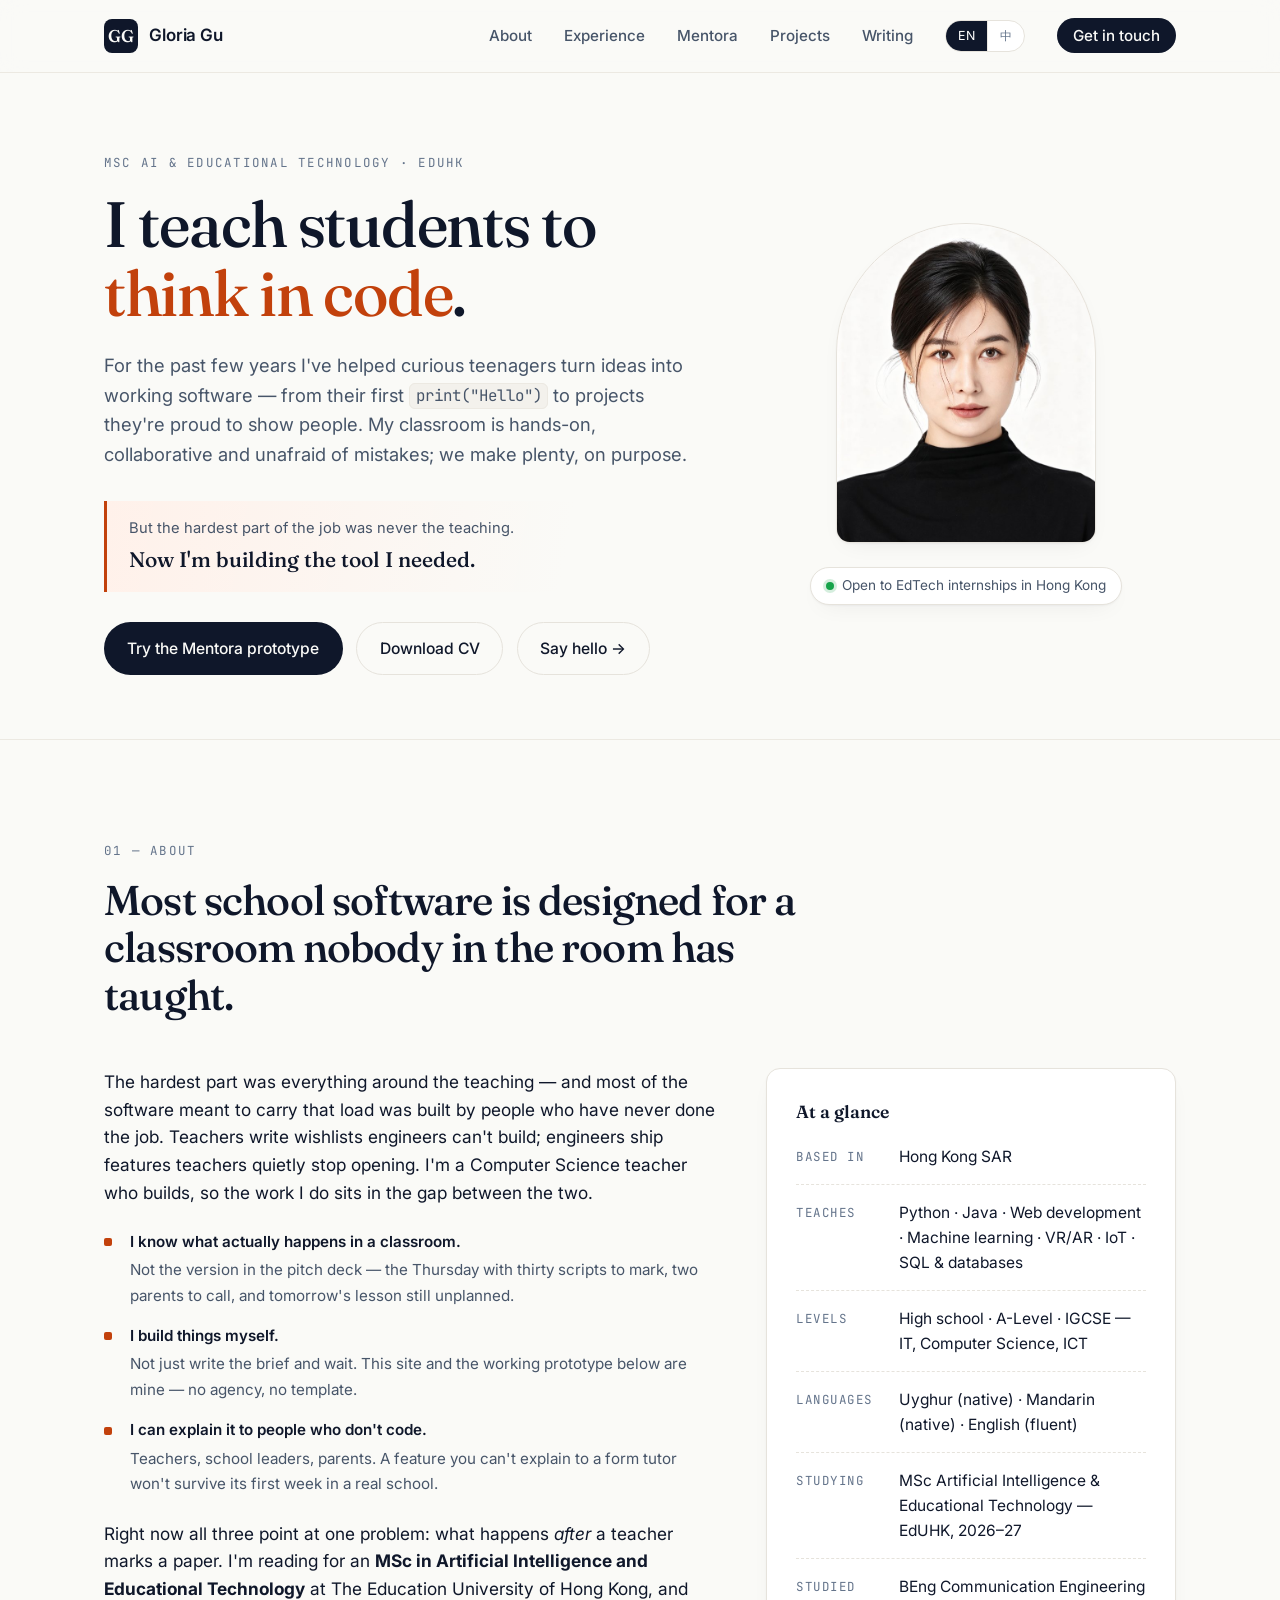
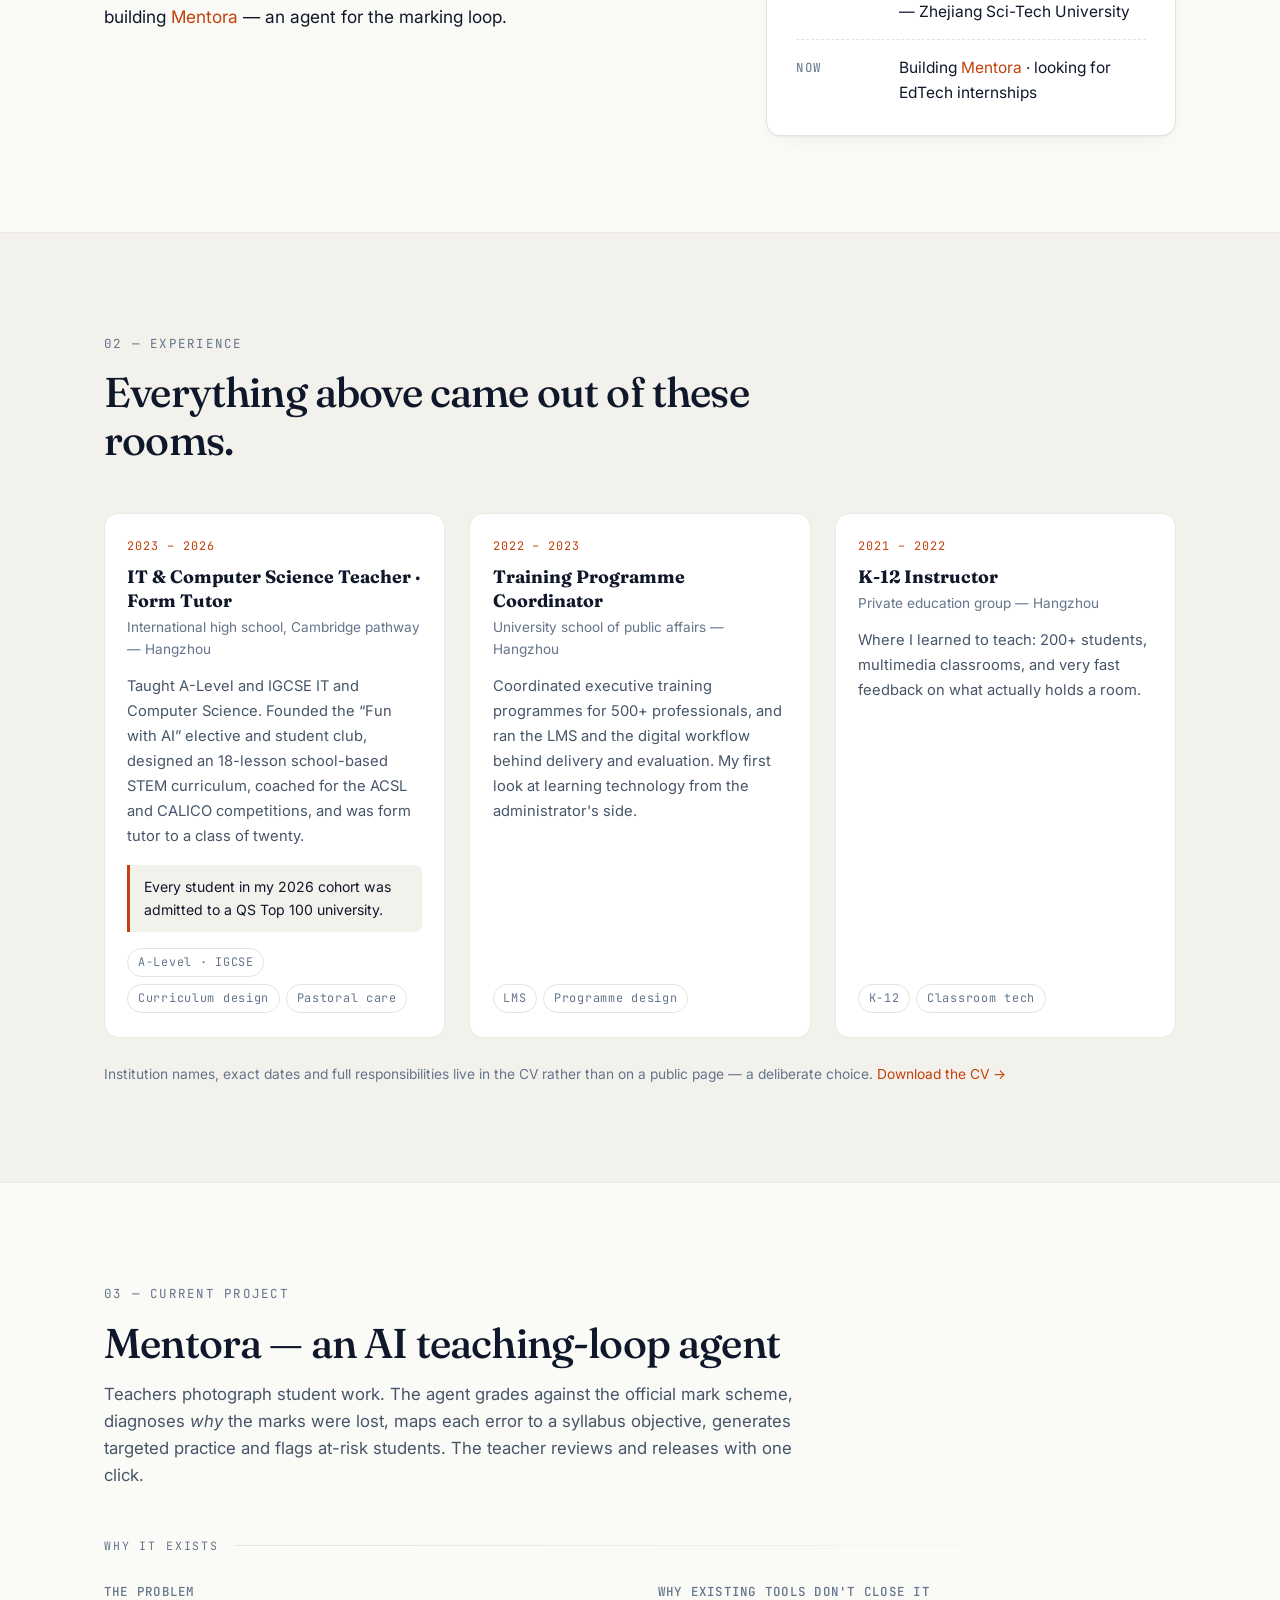
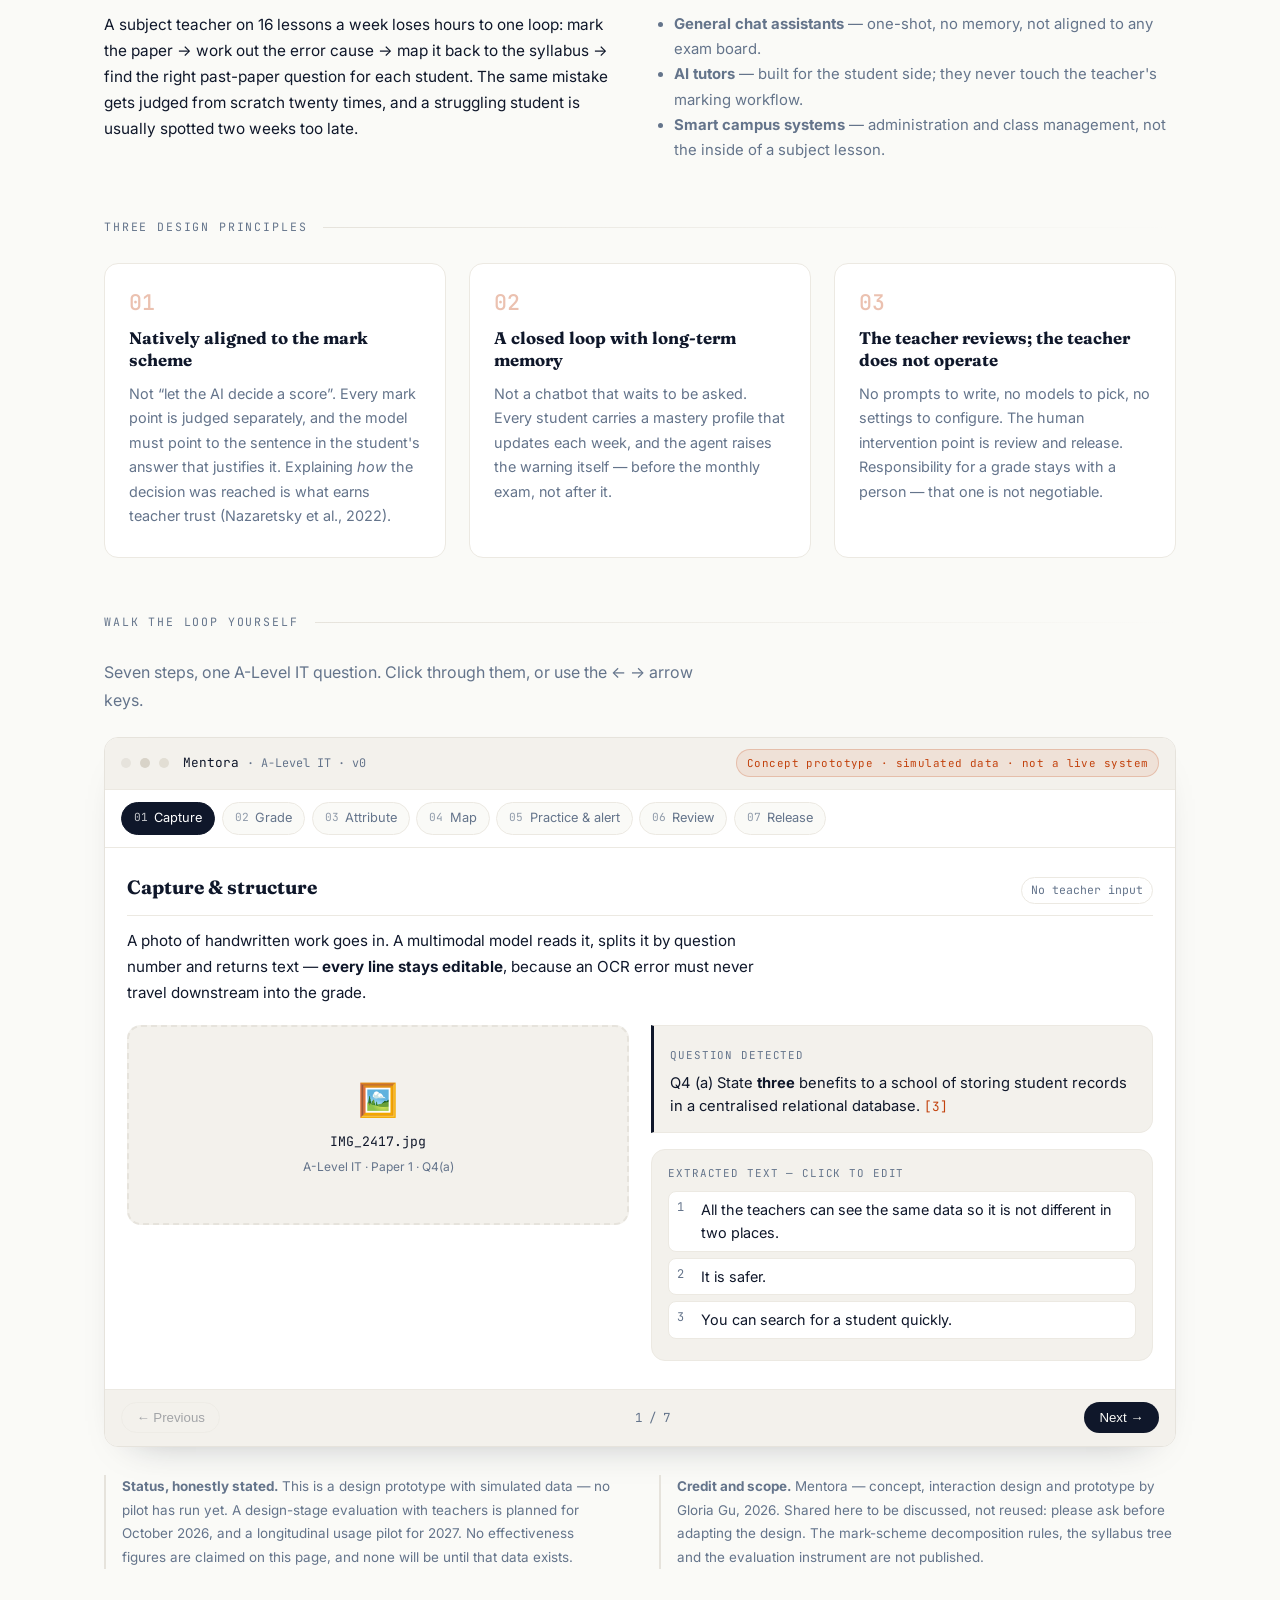
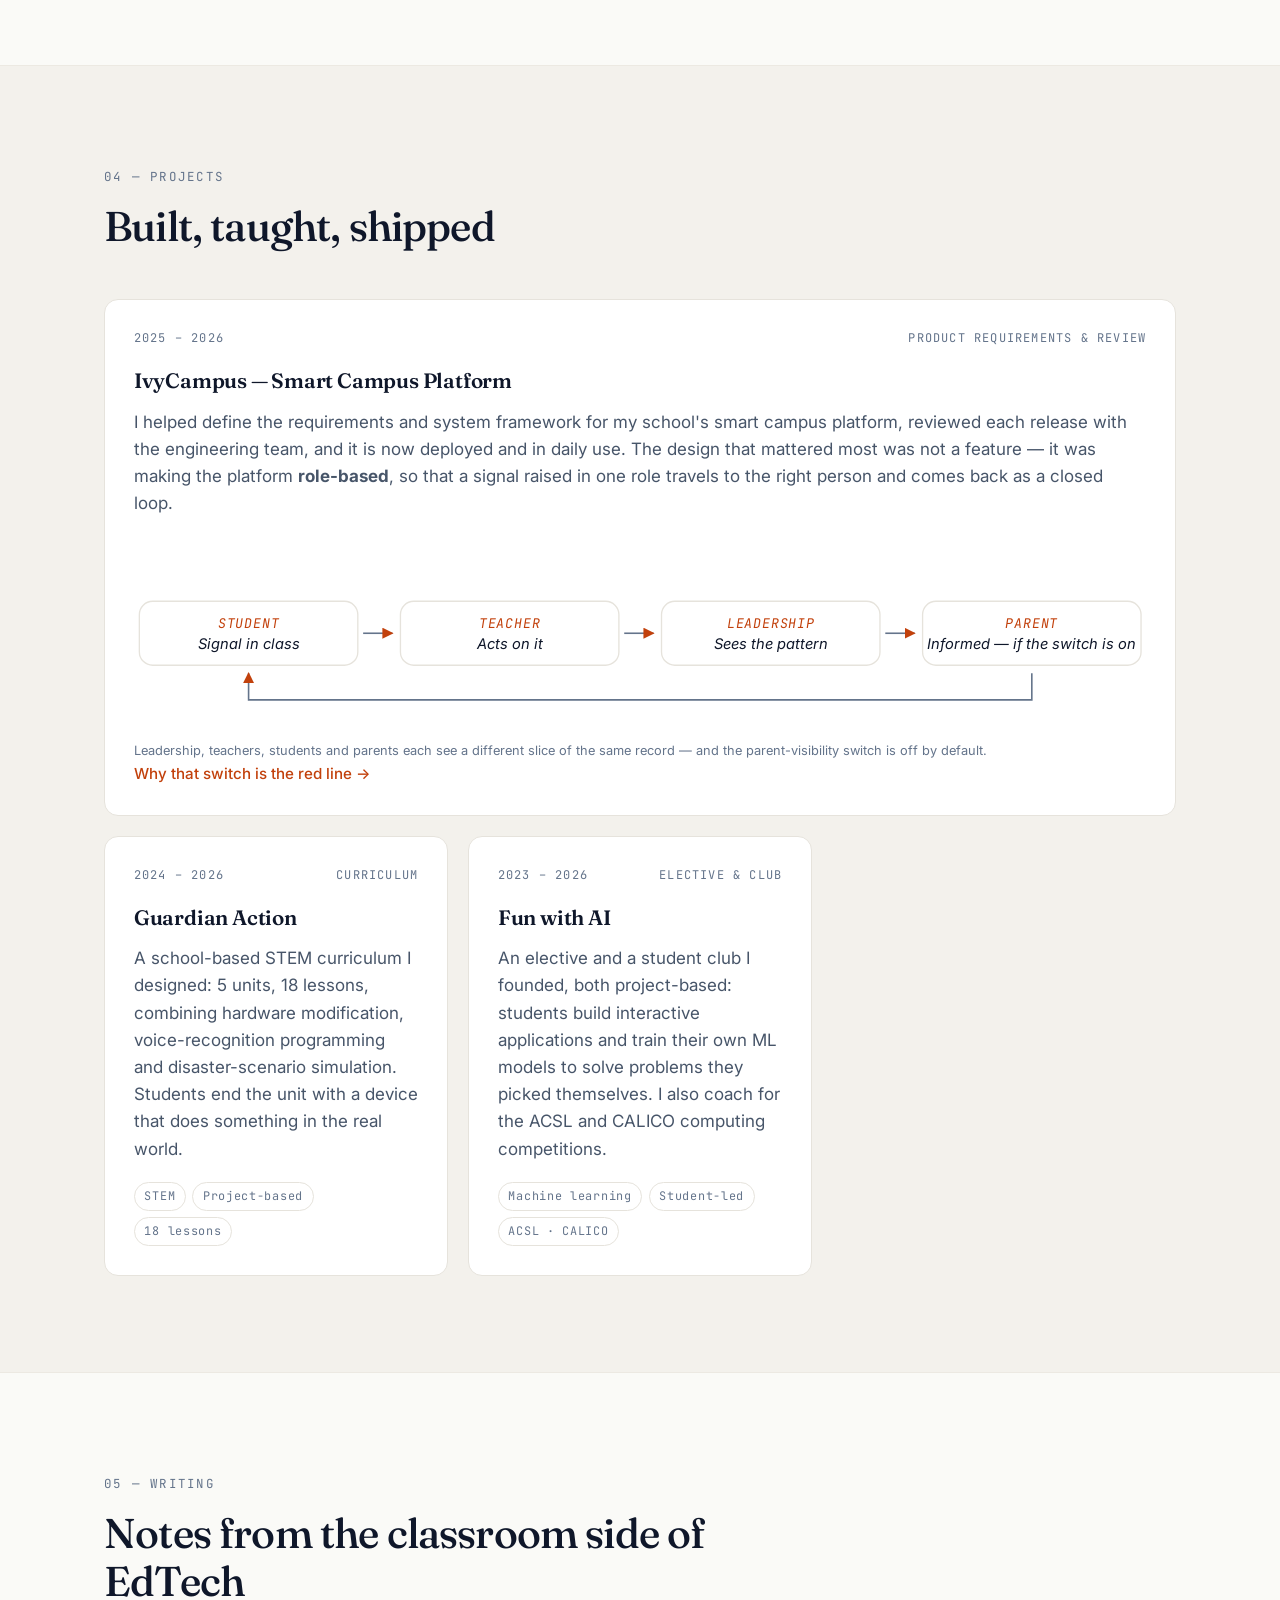
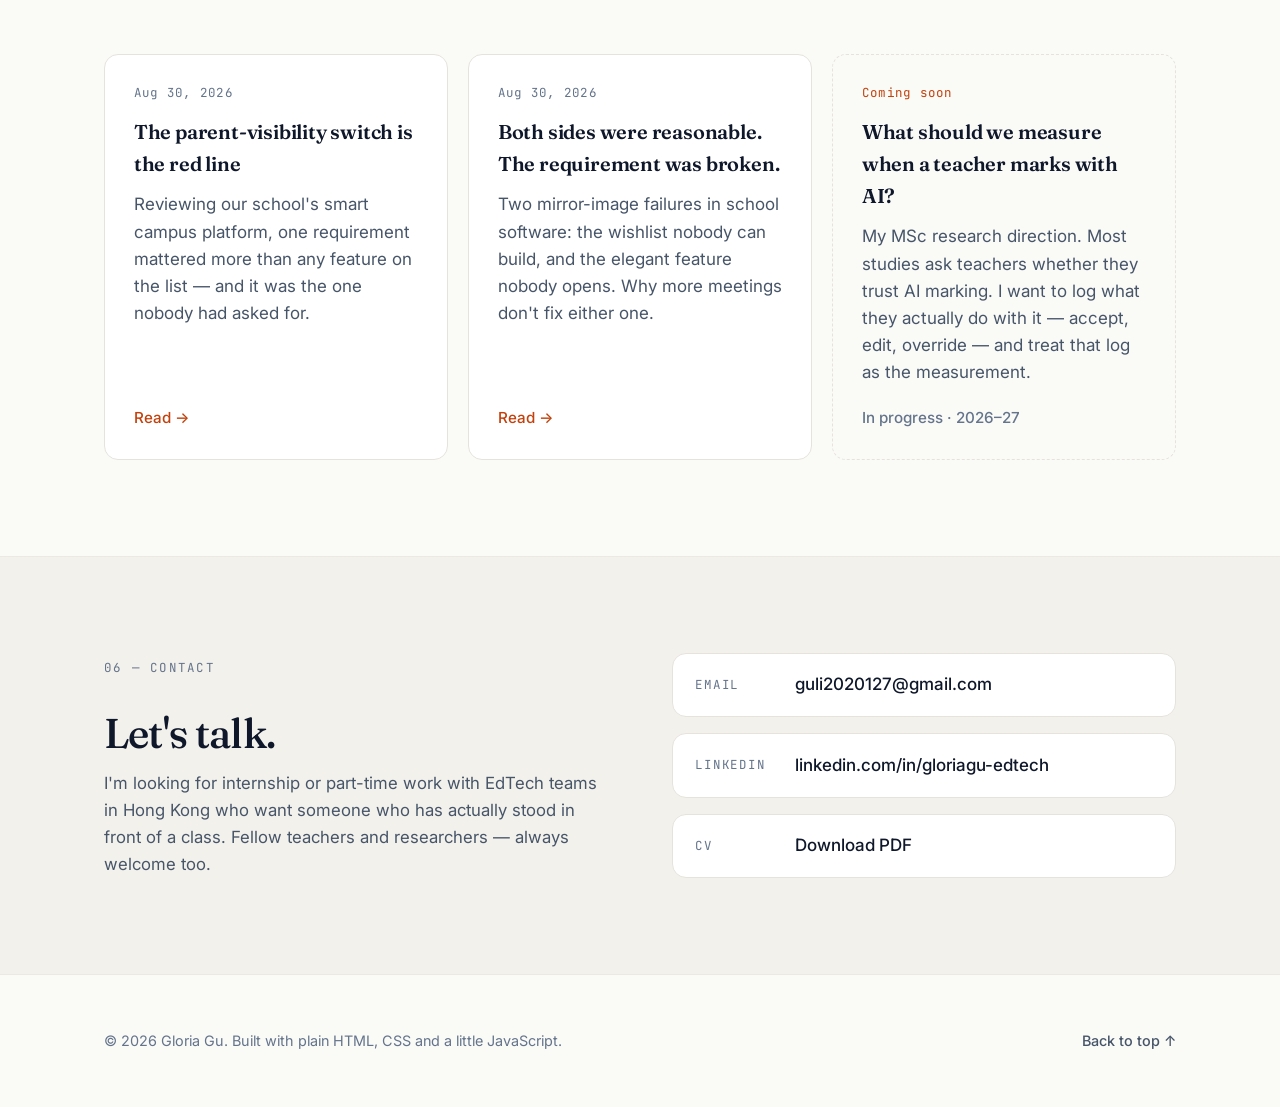
==== commit a953f851: "Add link-preview metadata and social card Open Graph + Twitter card tags on the home page and both a" ====
--- a/index.html
+++ b/index.html
@@ -7,13 +7,14 @@
   <meta name="description" content="Gloria Gu — A-Level and IGCSE Computer Science / IT teacher, now MSc student in AI and Educational Technology at The Education University of Hong Kong. Building Mentora, an AI teaching-loop agent for international-curriculum teachers." />
 
   <!-- Link preview (LinkedIn, WhatsApp, WeChat, Twitter).
-       SITE_URL below must be the real published address — LinkedIn ignores relative image paths. -->
+       These URLs must stay absolute — LinkedIn ignores relative og:image paths.
+       If the site ever moves to a new domain, update them here and in blog/*.html. -->
   <meta property="og:type" content="website" />
   <meta property="og:site_name" content="Gloria Gu" />
   <meta property="og:title" content="Gloria Gu — I teach students to think in code." />
   <meta property="og:description" content="A-Level and IGCSE Computer Science teacher, now MSc AI &amp; Educational Technology at EdUHK. Building Mentora, an AI teaching-loop agent — with an interactive prototype you can click through." />
-  <meta property="og:url" content="SITE_URL/" />
-  <meta property="og:image" content="SITE_URL/assets/og-card.jpg" />
+  <meta property="og:url" content="https://guli127.github.io/" />
+  <meta property="og:image" content="https://guli127.github.io/assets/og-card.jpg" />
   <meta property="og:image:width" content="1200" />
   <meta property="og:image:height" content="630" />
   <meta property="og:image:alt" content="Gloria Gu — I teach students to think in code. Now I'm building the tool I needed." />
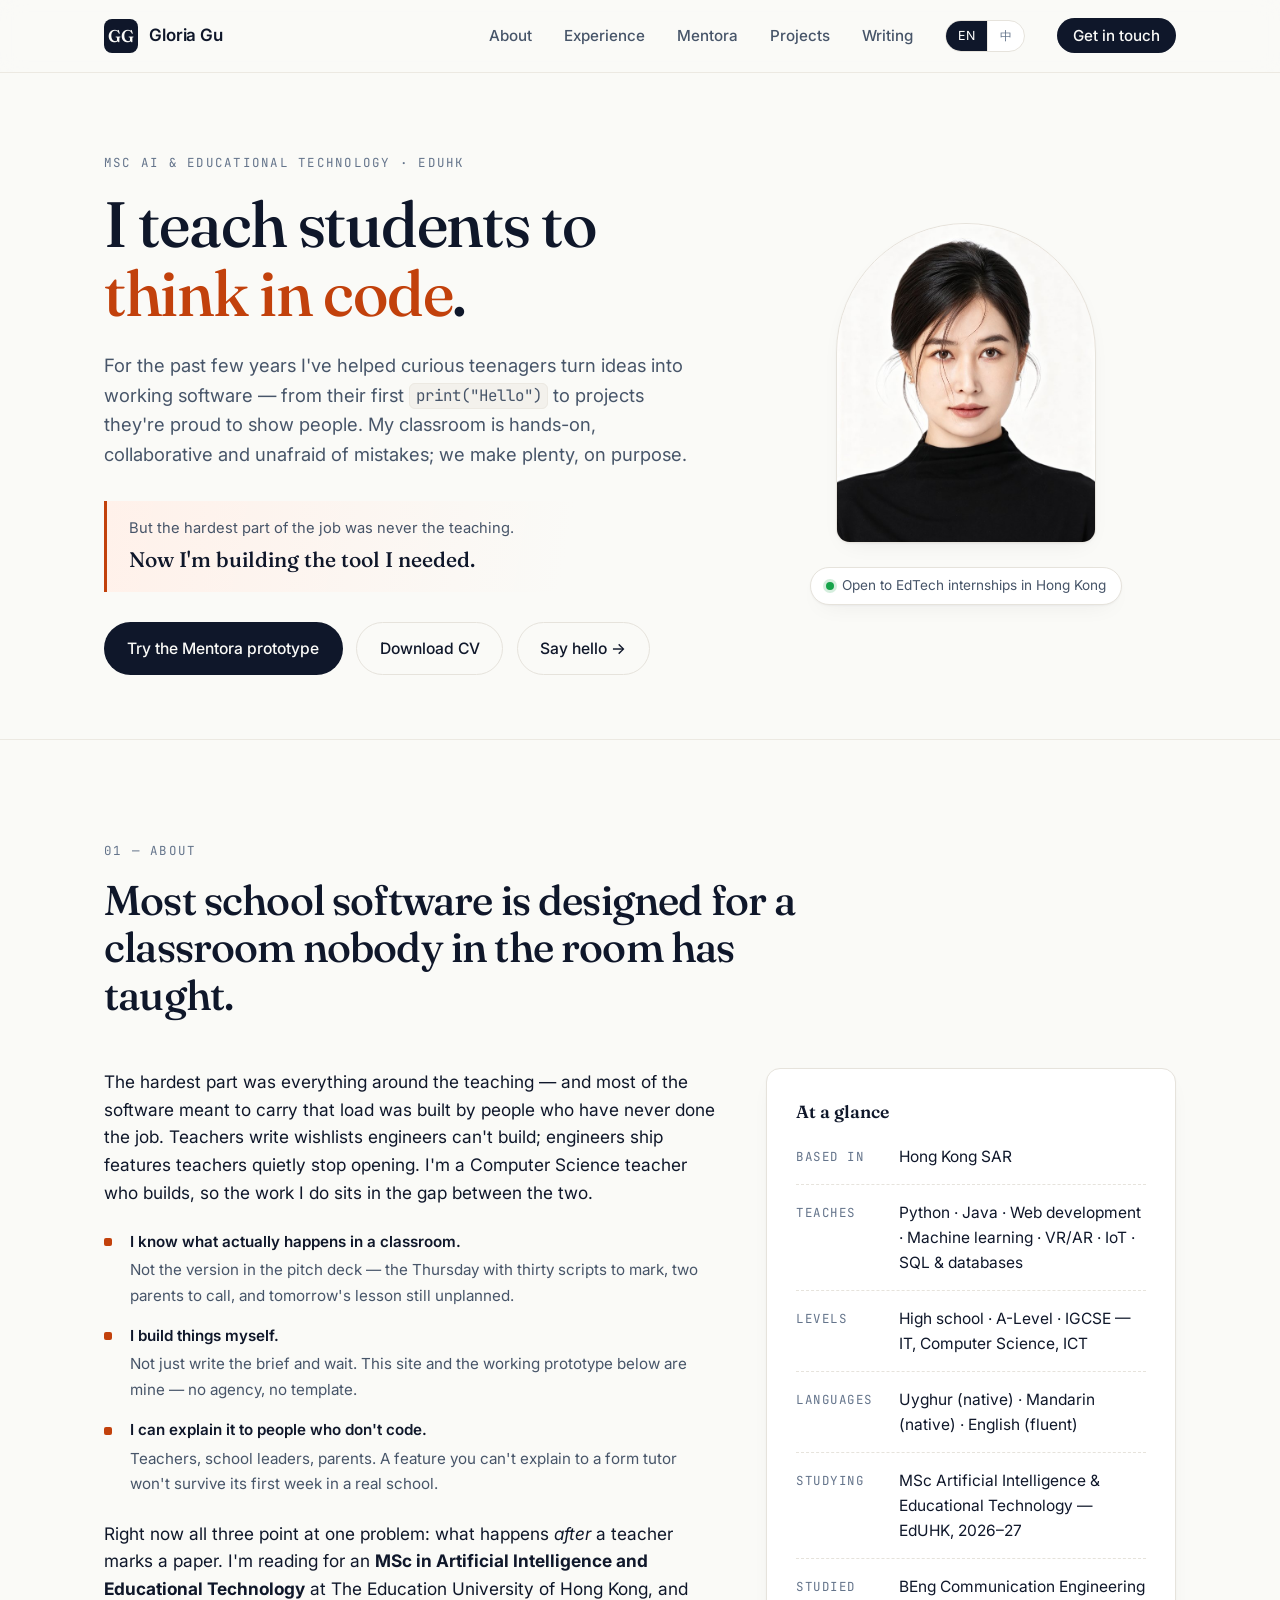
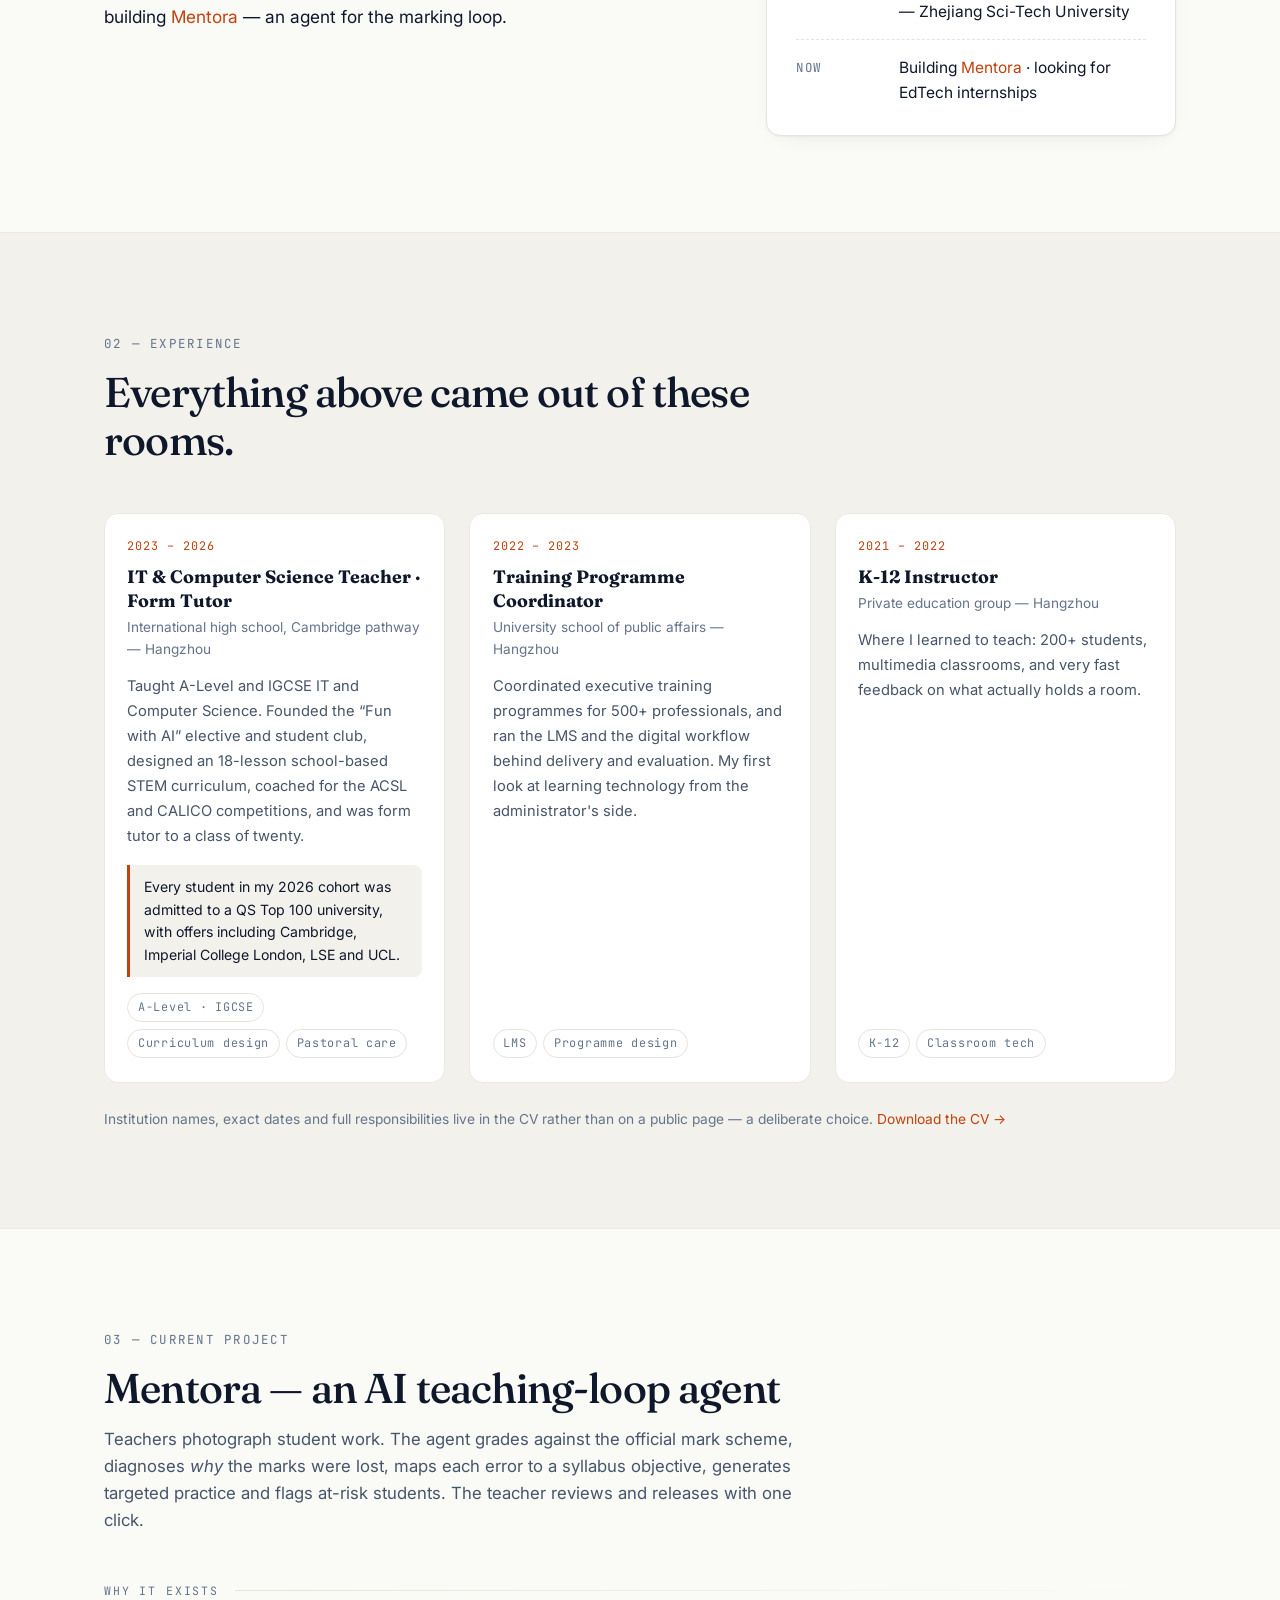
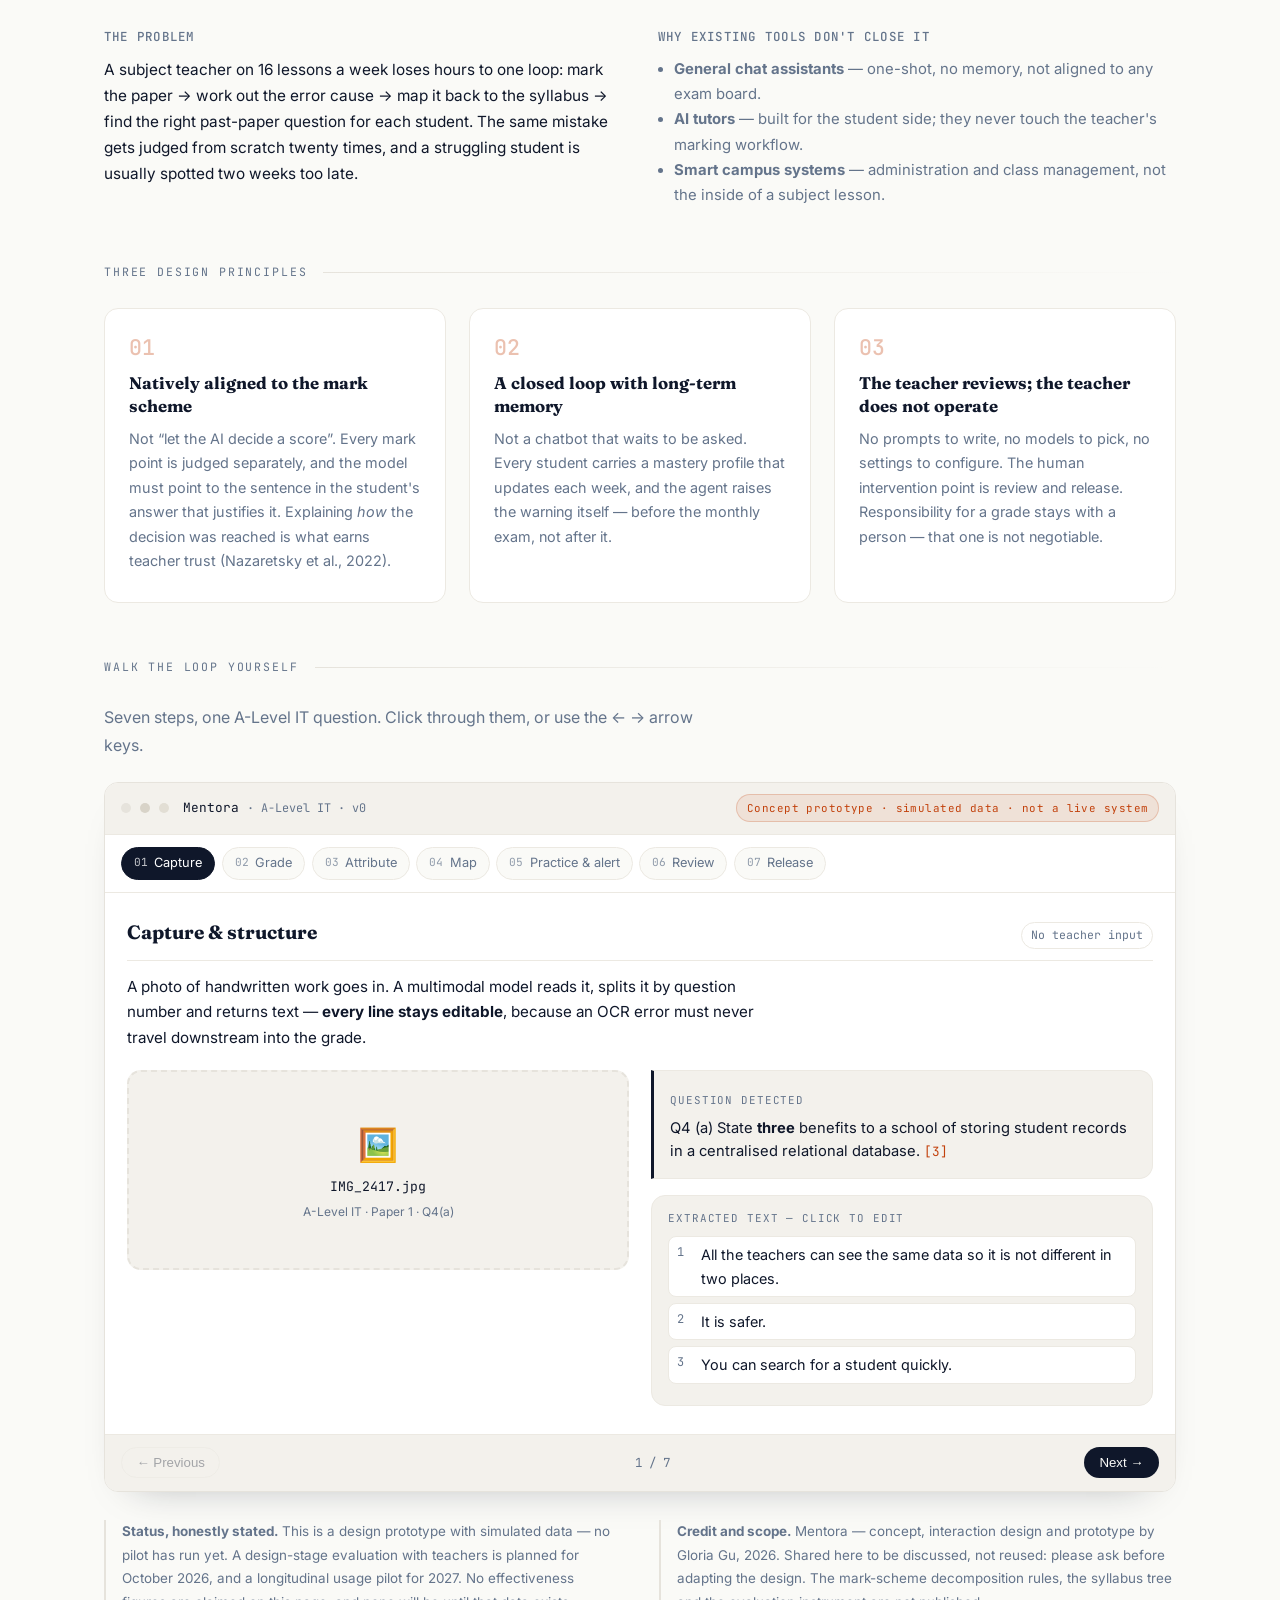
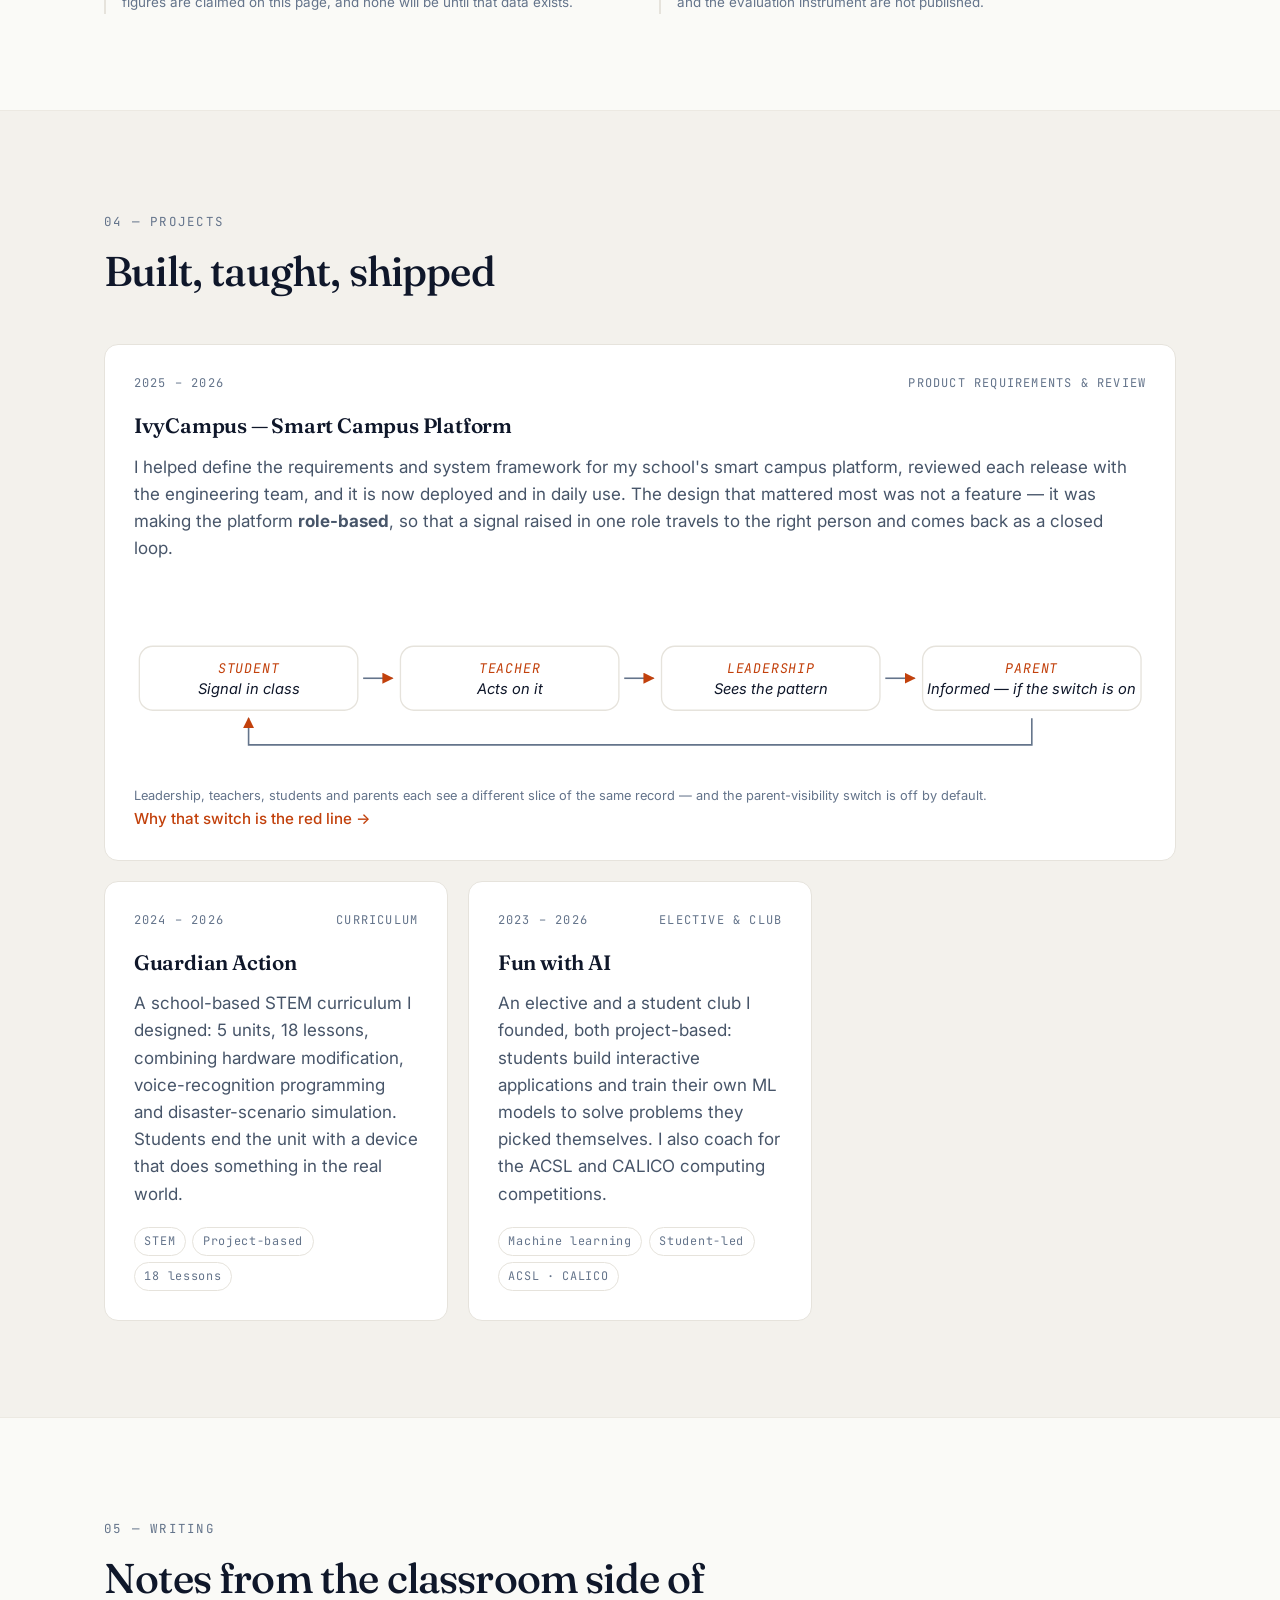
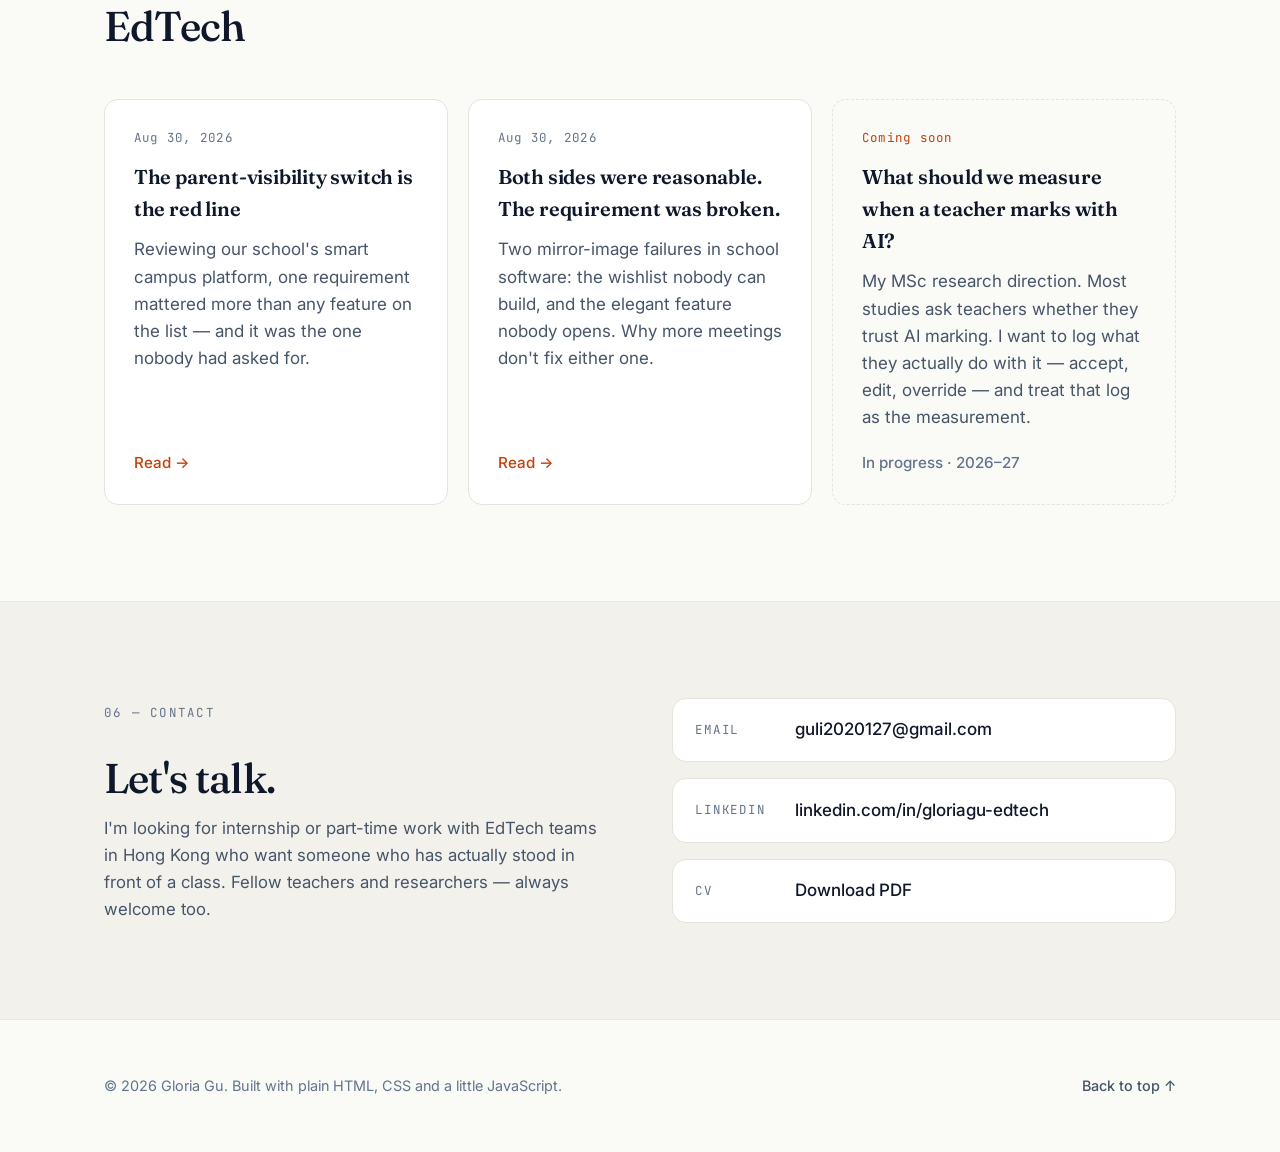
==== commit 585683c6: "改了EXPERIENCE 的文案 班级升学成果一行补上录取院校名（剑桥 / IC / LSE / UCL）， 保持汇总口径、不写逐校人数。  Co-Authored-By: Claude Opus 5" ====
--- a/index.html
+++ b/index.html
@@ -219,8 +219,8 @@
               <span class="i18n zh">讲授 A-Level 与 IGCSE 的 IT 和计算机科学。创办「Fun with AI」选修课与学生社团，设计 18 课时校本 STEM 课程，带队参加 ACSL 与 CALICO 竞赛，并担任一个二十人班级的班主任。</span>
             </p>
             <div class="exp-highlight">
-              <span class="i18n en">Every student in my 2026 cohort was admitted to a QS Top 100 university.</span>
-              <span class="i18n zh">我带的 2026 届学生，全部获得 QS 前 100 大学录取。</span>
+              <span class="i18n en">Every student in my 2026 cohort was admitted to a QS Top 100 university, with offers including Cambridge, Imperial College London, LSE and UCL.</span>
+              <span class="i18n zh">我带的 2026 届学生全部获得 QS 前 100 大学录取，其中包括剑桥大学、帝国理工学院、伦敦政治经济学院与伦敦大学学院。</span>
             </div>
             <ul class="tags">
               <li>A-Level · IGCSE</li>
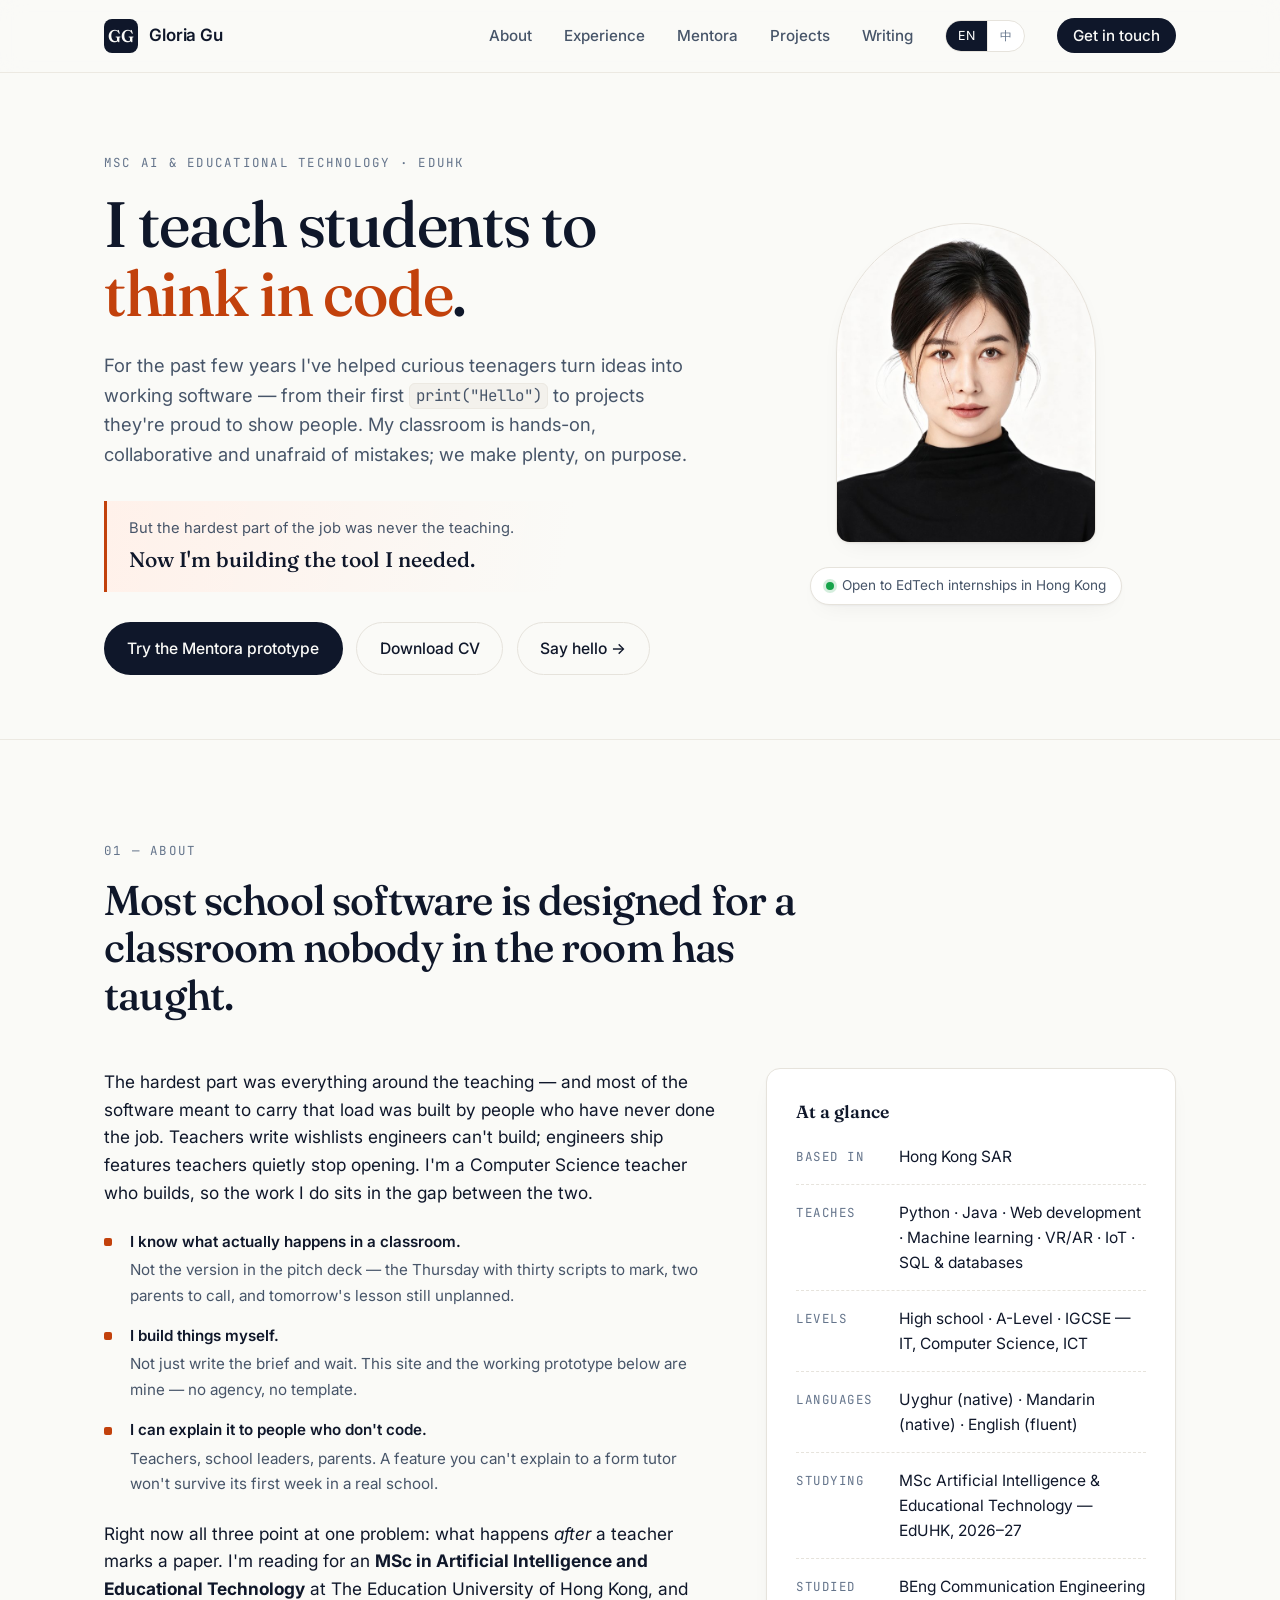
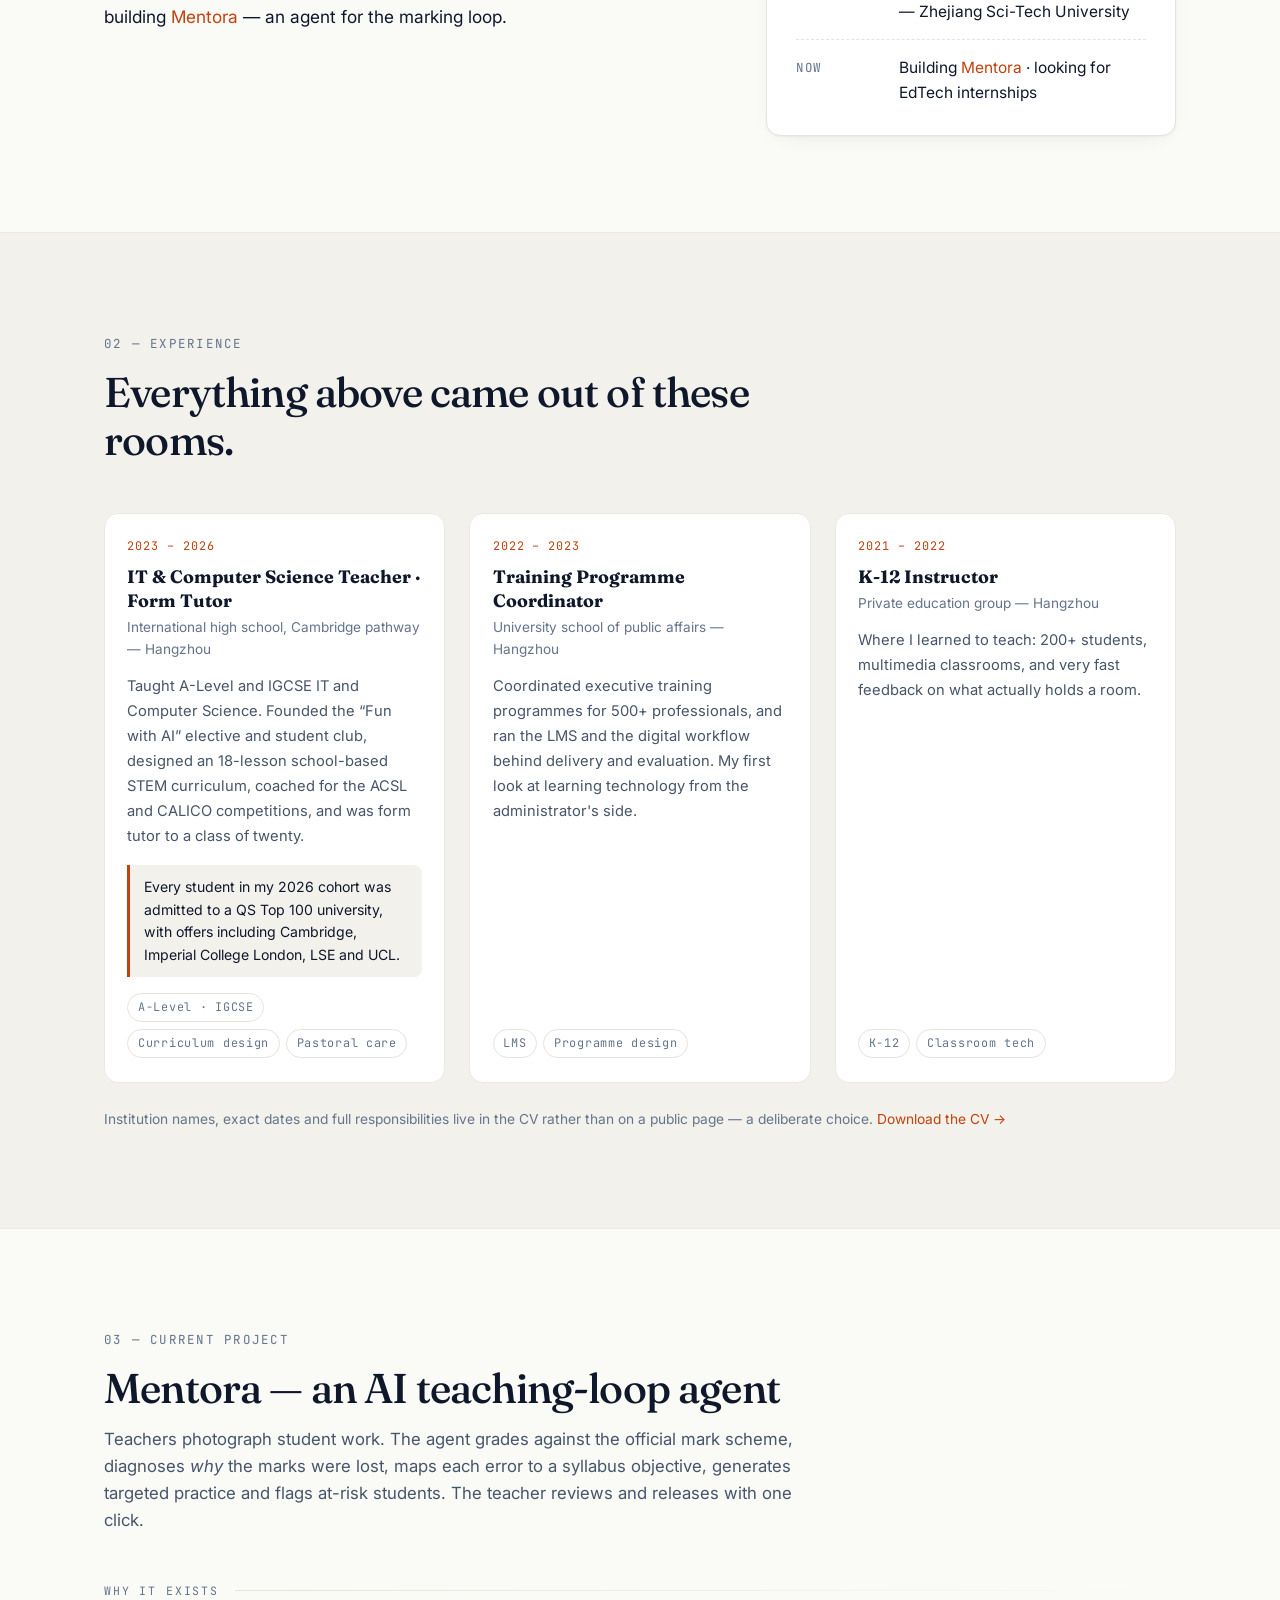
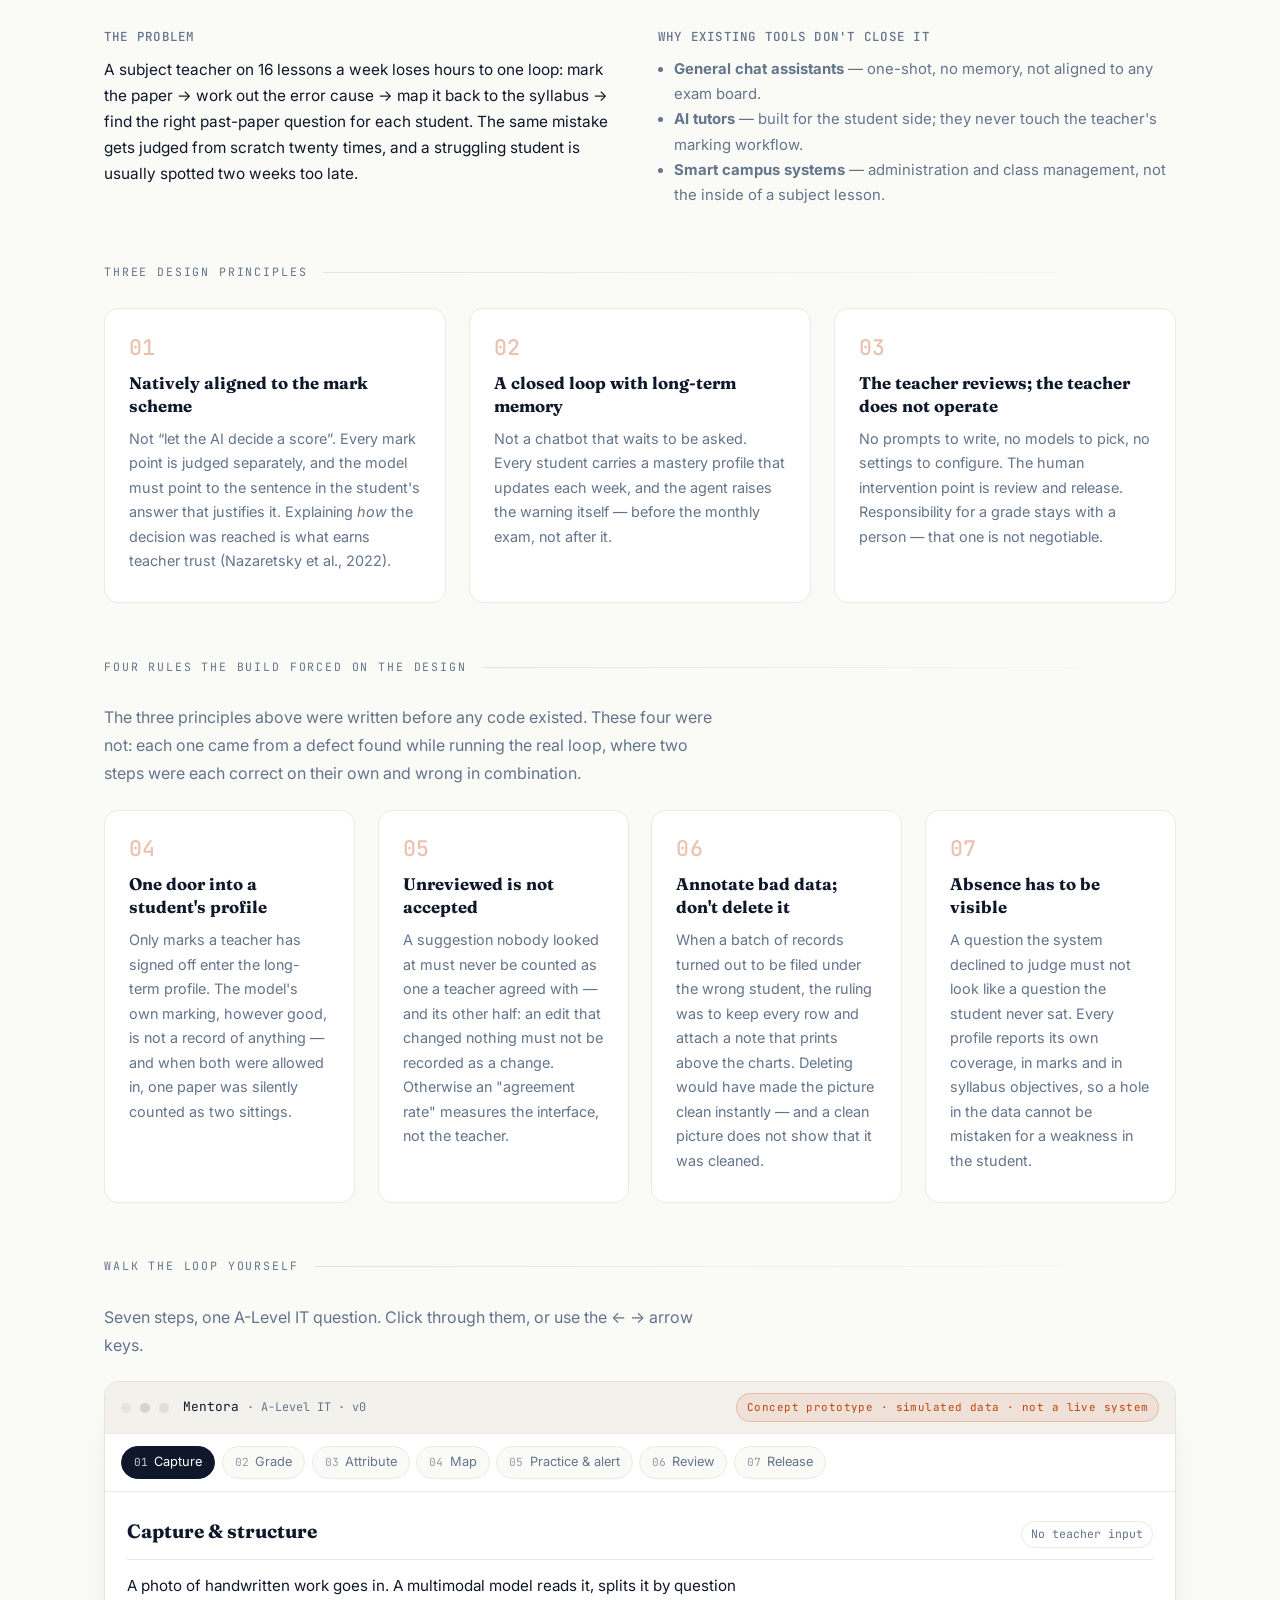
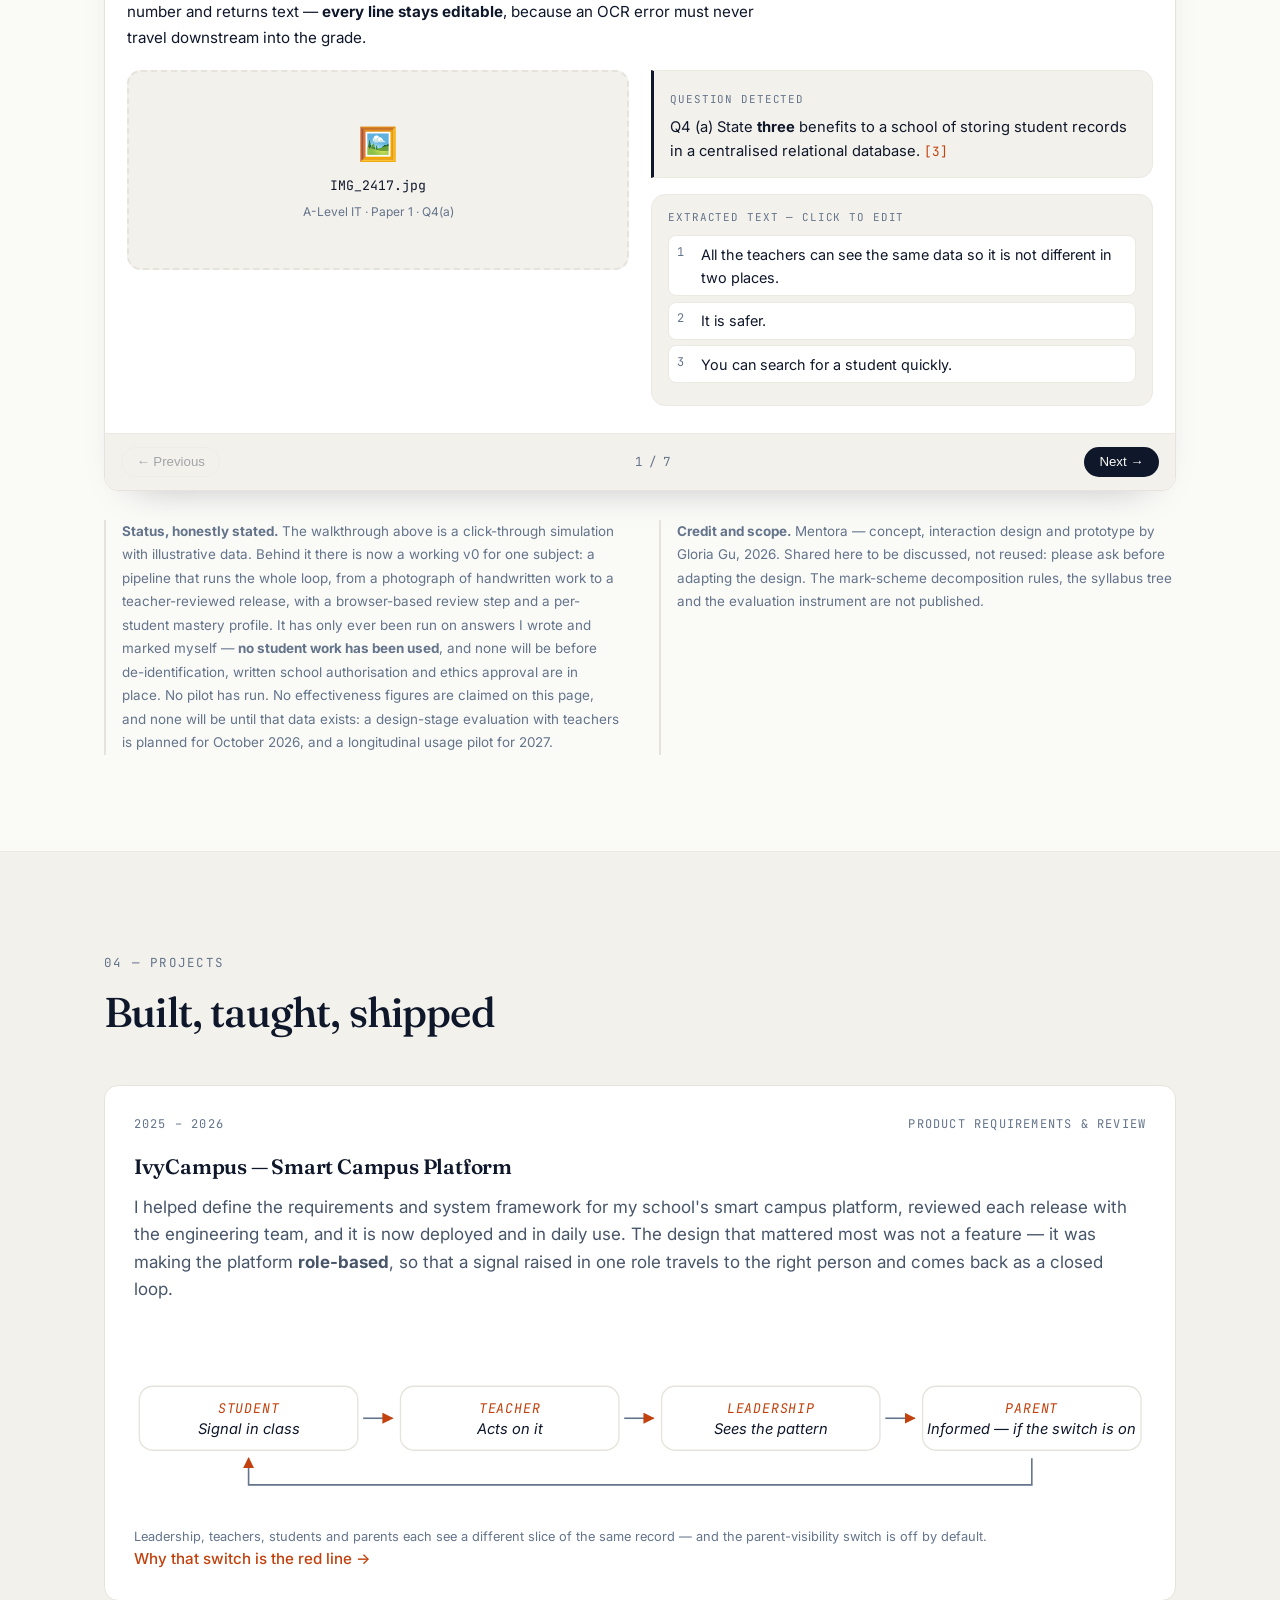
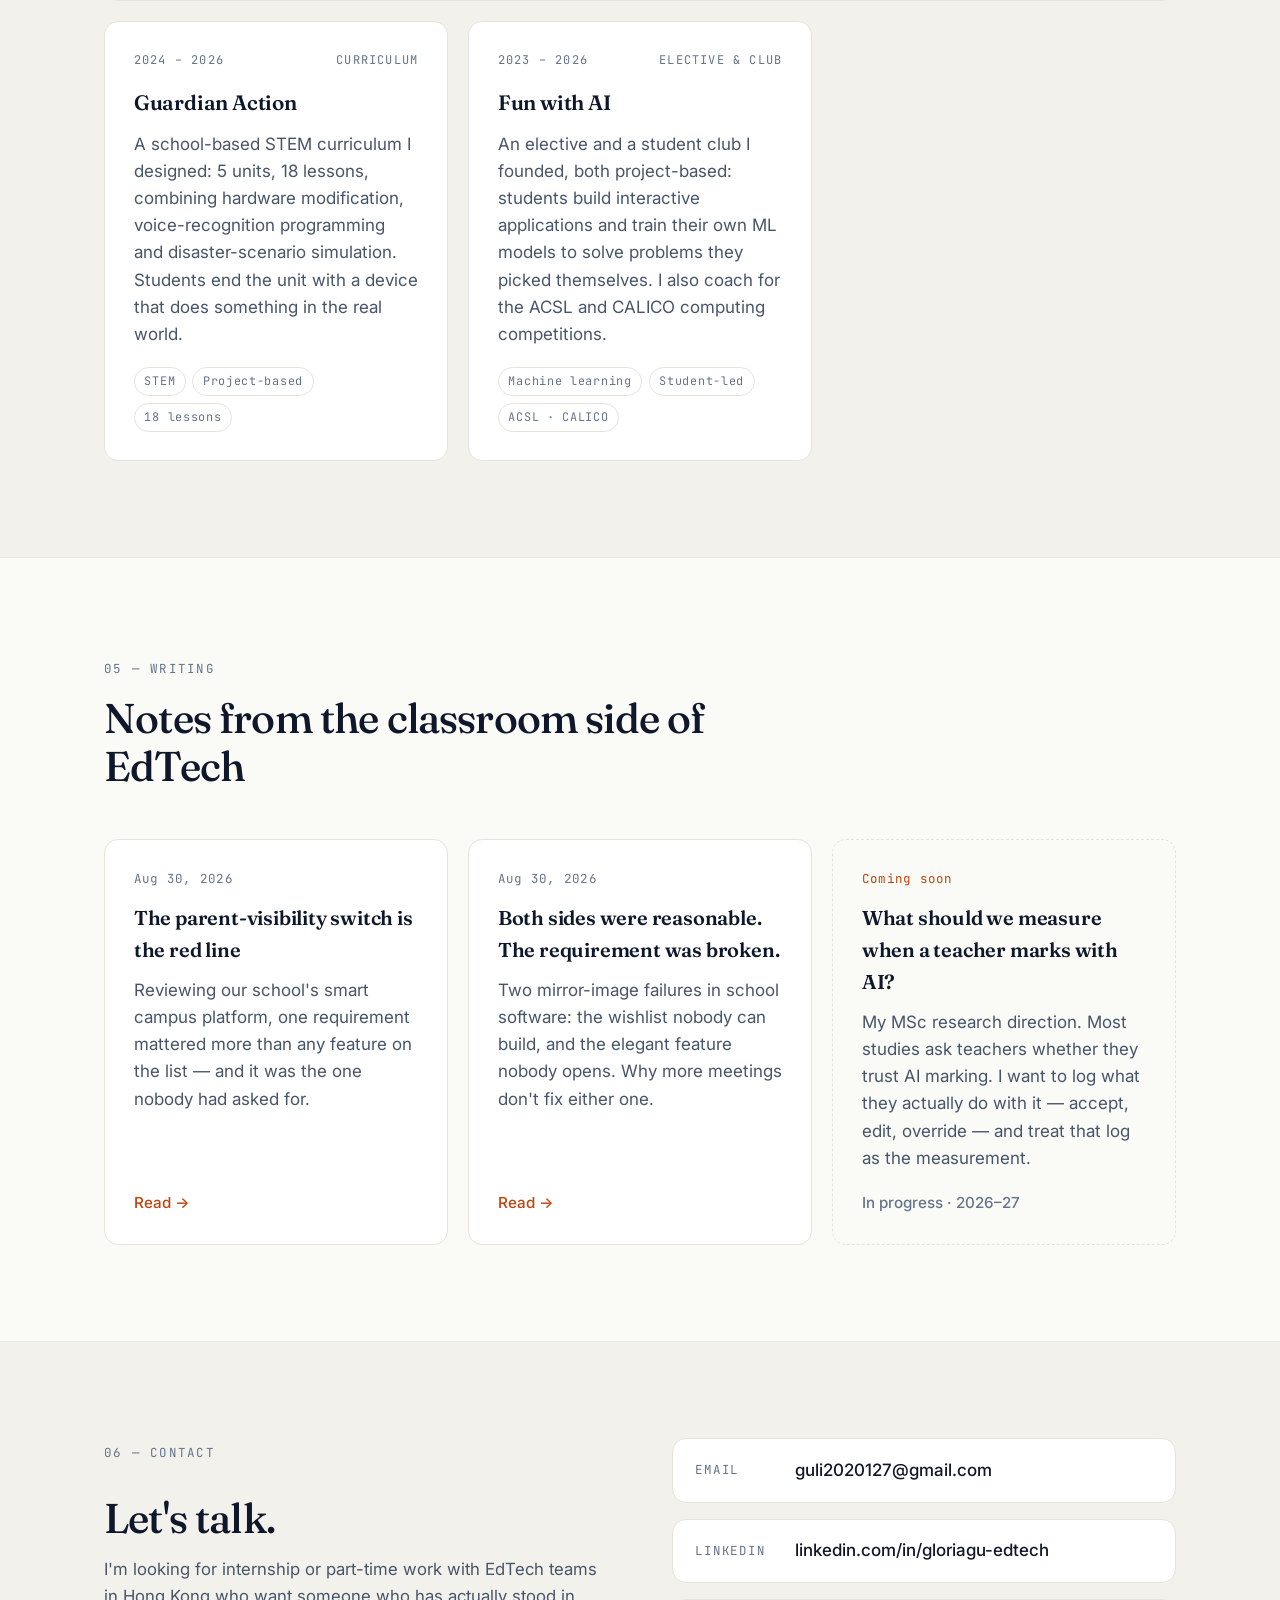
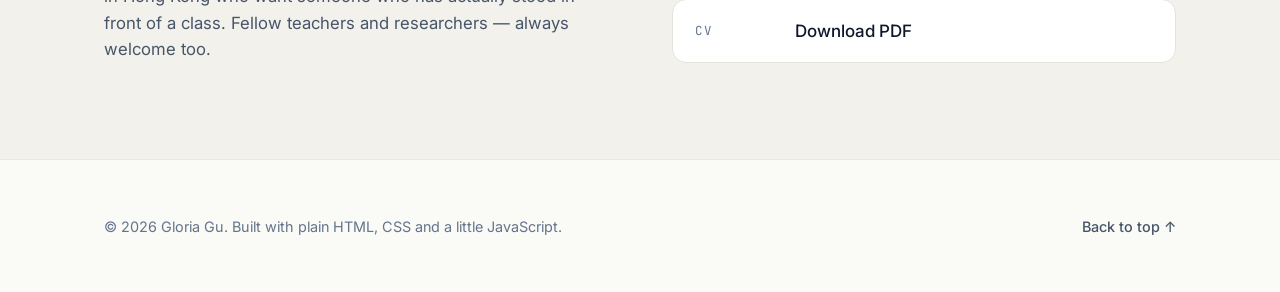
==== commit 2e87e501: "网站：Mentora 状态改为"已有能跑的单科 v0"，并加入建起来才逼出的四条规矩 两处改动，均不含任何效果数字：  1. 诚实状态段落：原文把 Mentora 说成"使用模拟数据的设计原型"，  " ====
--- a/index.html
+++ b/index.html
@@ -343,6 +343,51 @@
           </article>
         </div>
 
+        <!-- Rules that only appeared once it was built -->
+        <div class="sub-divider">
+          <span class="i18n en">Four rules the build forced on the design</span><span class="i18n zh">建起来之后才逼出来的四条规矩</span>
+        </div>
+        <div class="proto-lead">
+          <p>
+            <span class="i18n en">The three principles above were written before any code existed. These four were not: each one came from a defect found while running the real loop, where two steps were each correct on their own and wrong in combination.</span>
+            <span class="i18n zh">上面三条原则是写在代码之前的。下面这四条不是——每一条都来自真跑时撞到的一个缺陷，而它们的形状是同一个：<strong>两步各自自洽，合起来是错的</strong>。</span>
+          </p>
+        </div>
+        <div class="principles">
+          <article class="principle">
+            <span class="p-num">04</span>
+            <h4><span class="i18n en">One door into a student's profile</span><span class="i18n zh">画像只有一道门</span></h4>
+            <p>
+              <span class="i18n en">Only marks a teacher has signed off enter the long-term profile. The model's own marking, however good, is not a record of anything — and when both were allowed in, one paper was silently counted as two sittings.</span>
+              <span class="i18n zh">只有教师签过字的分能进长期画像。模型自己给的分再准也不构成记录——两者都放进去的时候，同一张卷子被静悄悄算成了两次作业。</span>
+            </p>
+          </article>
+          <article class="principle">
+            <span class="p-num">05</span>
+            <h4><span class="i18n en">Unreviewed is not accepted</span><span class="i18n zh">未审 ≠ 采纳</span></h4>
+            <p>
+              <span class="i18n en">A suggestion nobody looked at must never be counted as one a teacher agreed with — and its other half: an edit that changed nothing must not be recorded as a change. Otherwise an "agreement rate" measures the interface, not the teacher.</span>
+              <span class="i18n zh">没人看过的建议，绝不能算成教师同意过的建议；另一半是：一次什么都没改的"修改"，不能被记成改过。否则算出来的"采纳率"量的是界面，不是教师。</span>
+            </p>
+          </article>
+          <article class="principle">
+            <span class="p-num">06</span>
+            <h4><span class="i18n en">Annotate bad data; don't delete it</span><span class="i18n zh">错数据只标注，不删除</span></h4>
+            <p>
+              <span class="i18n en">When a batch of records turned out to be filed under the wrong student, the ruling was to keep every row and attach a note that prints above the charts. Deleting would have made the picture clean instantly — and a clean picture does not show that it was cleaned.</span>
+              <span class="i18n zh">当一批记录被发现挂错了学生，裁定是全部留下、加一条打印在图表<strong>上方</strong>的标注。删掉会让图立刻变干净——而干净的图看不出它被清洗过。</span>
+            </p>
+          </article>
+          <article class="principle">
+            <span class="p-num">07</span>
+            <h4><span class="i18n en">Absence has to be visible</span><span class="i18n zh">缺席必须看得见</span></h4>
+            <p>
+              <span class="i18n en">A question the system declined to judge must not look like a question the student never sat. Every profile reports its own coverage, in marks and in syllabus objectives, so a hole in the data cannot be mistaken for a weakness in the student.</span>
+              <span class="i18n zh">一道系统没敢判的题，不能和"学生根本没考过"长得一样。每张画像都要报出自己的覆盖率——按分，也按知识点——这样数据上的窟窿才不会被读成学生的薄弱点。</span>
+            </p>
+          </article>
+        </div>
+
         <!-- ============ INTERACTIVE PROTOTYPE ============ -->
         <div class="sub-divider">
           <span class="i18n en">Walk the loop yourself</span><span class="i18n zh">自己走一遍这个闭环</span>
@@ -392,8 +437,8 @@
 
         <div class="proto-meta">
         <p class="proto-note">
-          <span class="i18n en"><strong>Status, honestly stated.</strong> This is a design prototype with simulated data — no pilot has run yet. A design-stage evaluation with teachers is planned for October 2026, and a longitudinal usage pilot for 2027. No effectiveness figures are claimed on this page, and none will be until that data exists.</span>
-          <span class="i18n zh"><strong>诚实的项目状态。</strong>这是一个使用模拟数据的设计原型，尚未进行任何 pilot。教师参与的设计阶段评估计划于 2026 年 10 月进行，纵向使用 pilot 计划于 2027 年。在真实数据产生之前，本页不会给出任何效果数字。</span>
+          <span class="i18n en"><strong>Status, honestly stated.</strong> The walkthrough above is a click-through simulation with illustrative data. Behind it there is now a working v0 for one subject: a pipeline that runs the whole loop, from a photograph of handwritten work to a teacher-reviewed release, with a browser-based review step and a per-student mastery profile. It has only ever been run on answers I wrote and marked myself — <strong>no student work has been used</strong>, and none will be before de-identification, written school authorisation and ethics approval are in place. No pilot has run. No effectiveness figures are claimed on this page, and none will be until that data exists: a design-stage evaluation with teachers is planned for October 2026, and a longitudinal usage pilot for 2027.</span>
+          <span class="i18n zh"><strong>诚实的项目状态。</strong>上面这个走查是使用示意数据的点击原型。它背后现在有一个能跑的单科 v0：从一张手写作业照片，到教师在浏览器里逐条审核、一键下发，再写回每个学生的掌握画像，整条链路都已跑通。它只跑过我自己写、自己批的答案——<strong>没有使用任何学生作业</strong>；在脱敏方案、学校书面授权与伦理审批到位之前也不会使用。尚未进行任何 pilot。在真实数据产生之前，本页不会给出任何效果数字：教师参与的设计阶段评估计划于 2026 年 10 月，纵向使用 pilot 计划于 2027 年。</span>
         </p>
 
         <p class="proto-credit">
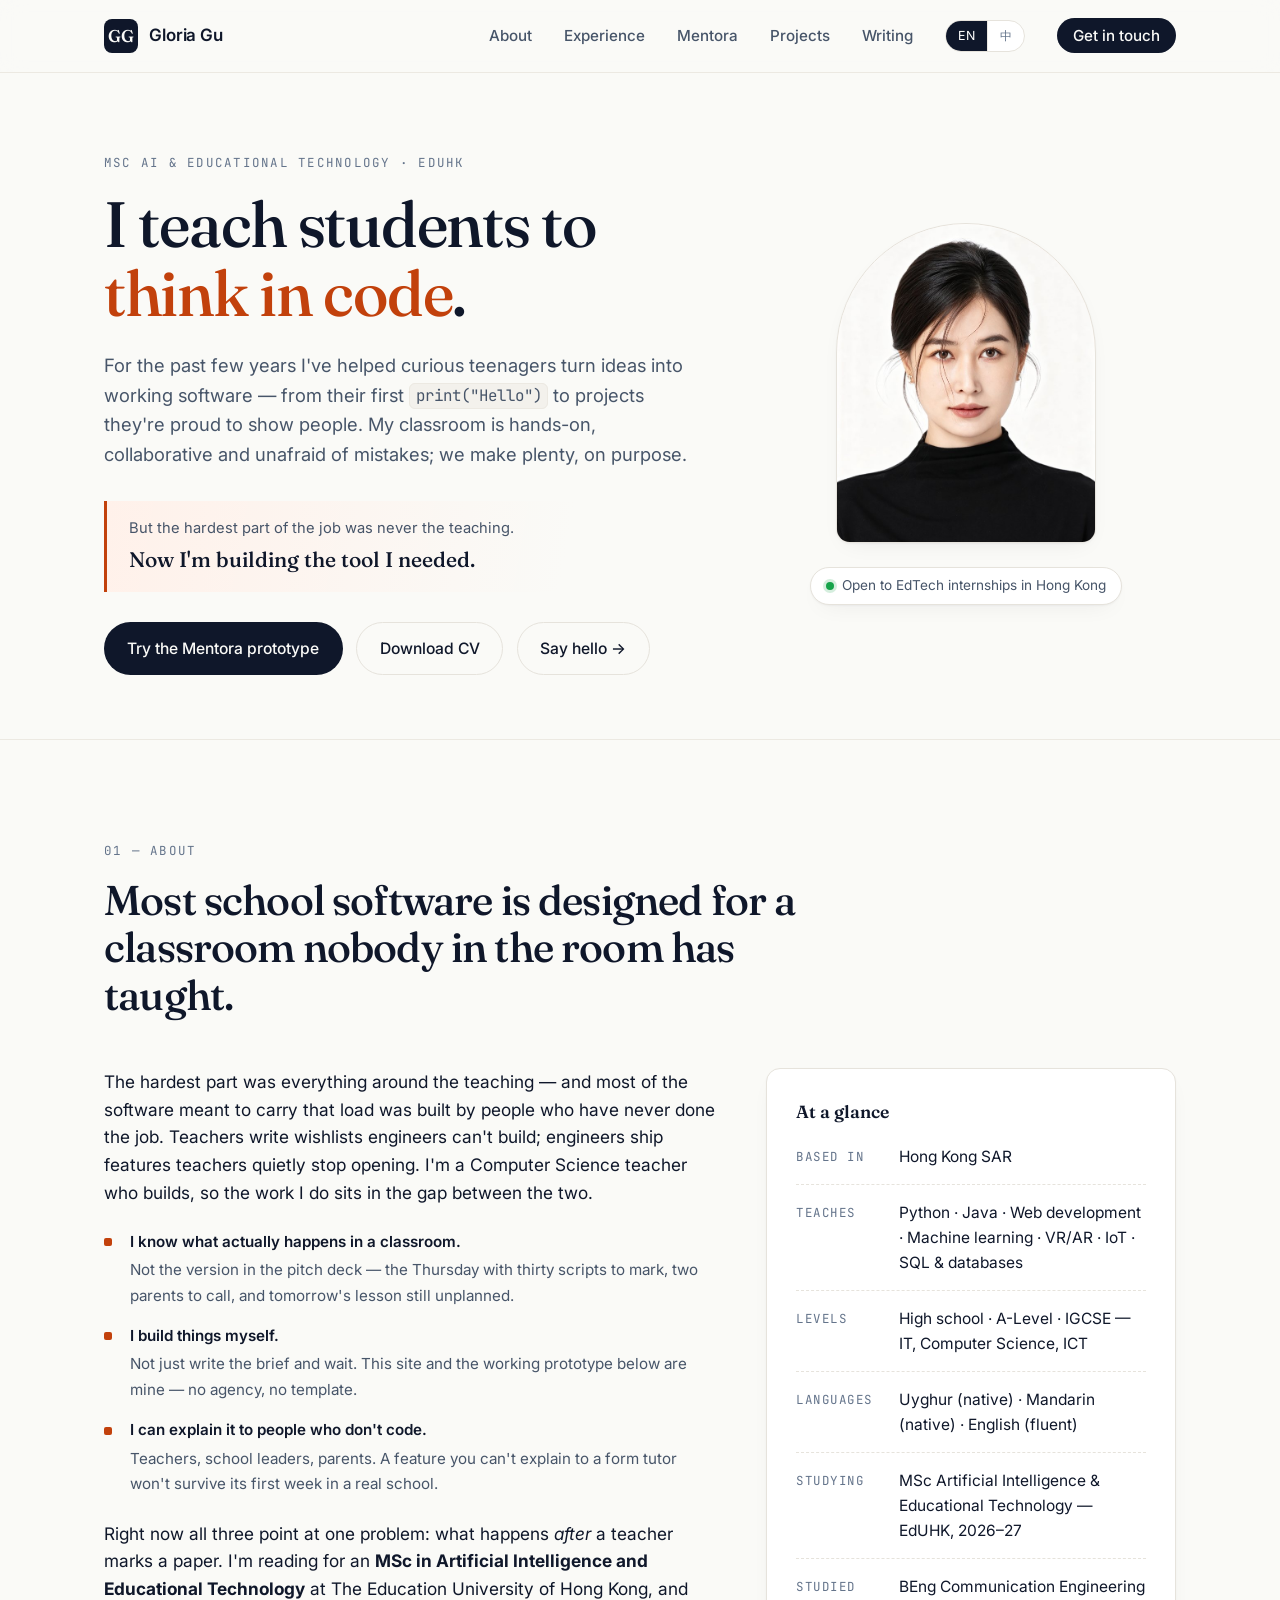
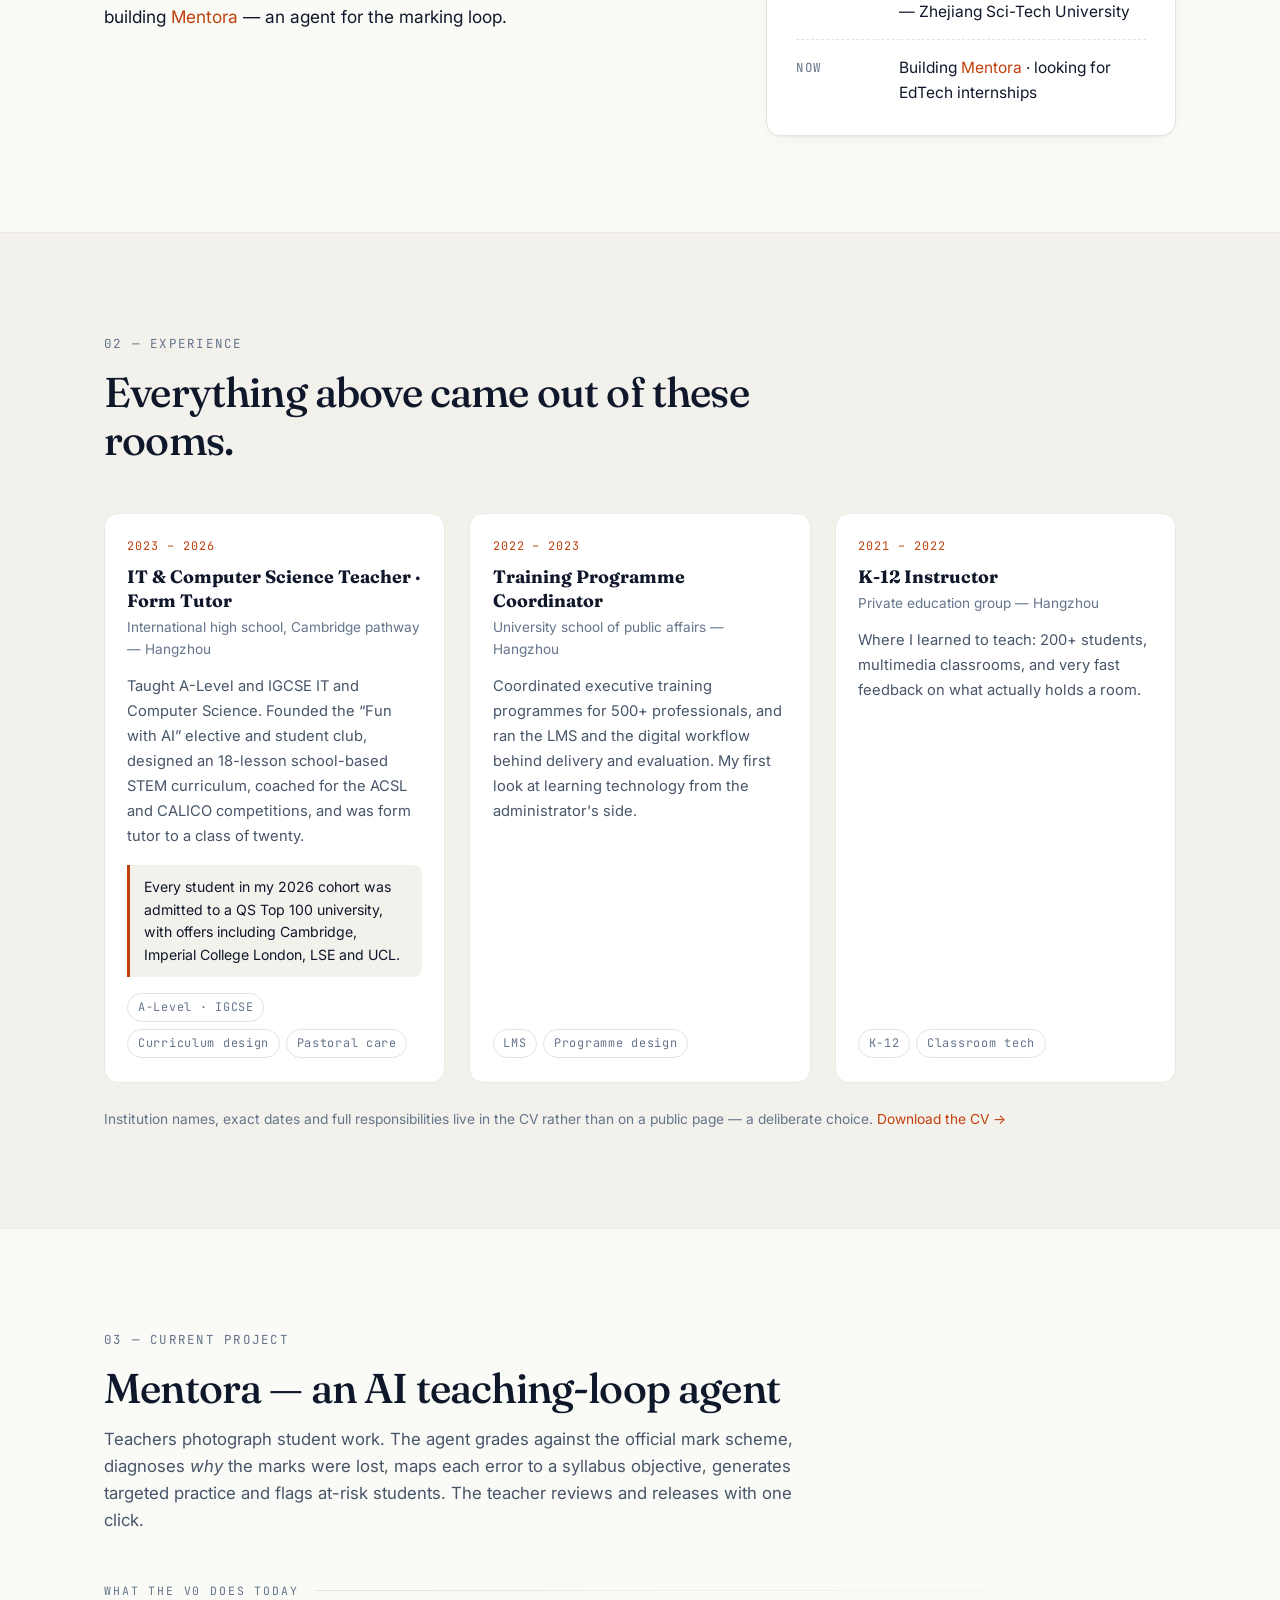
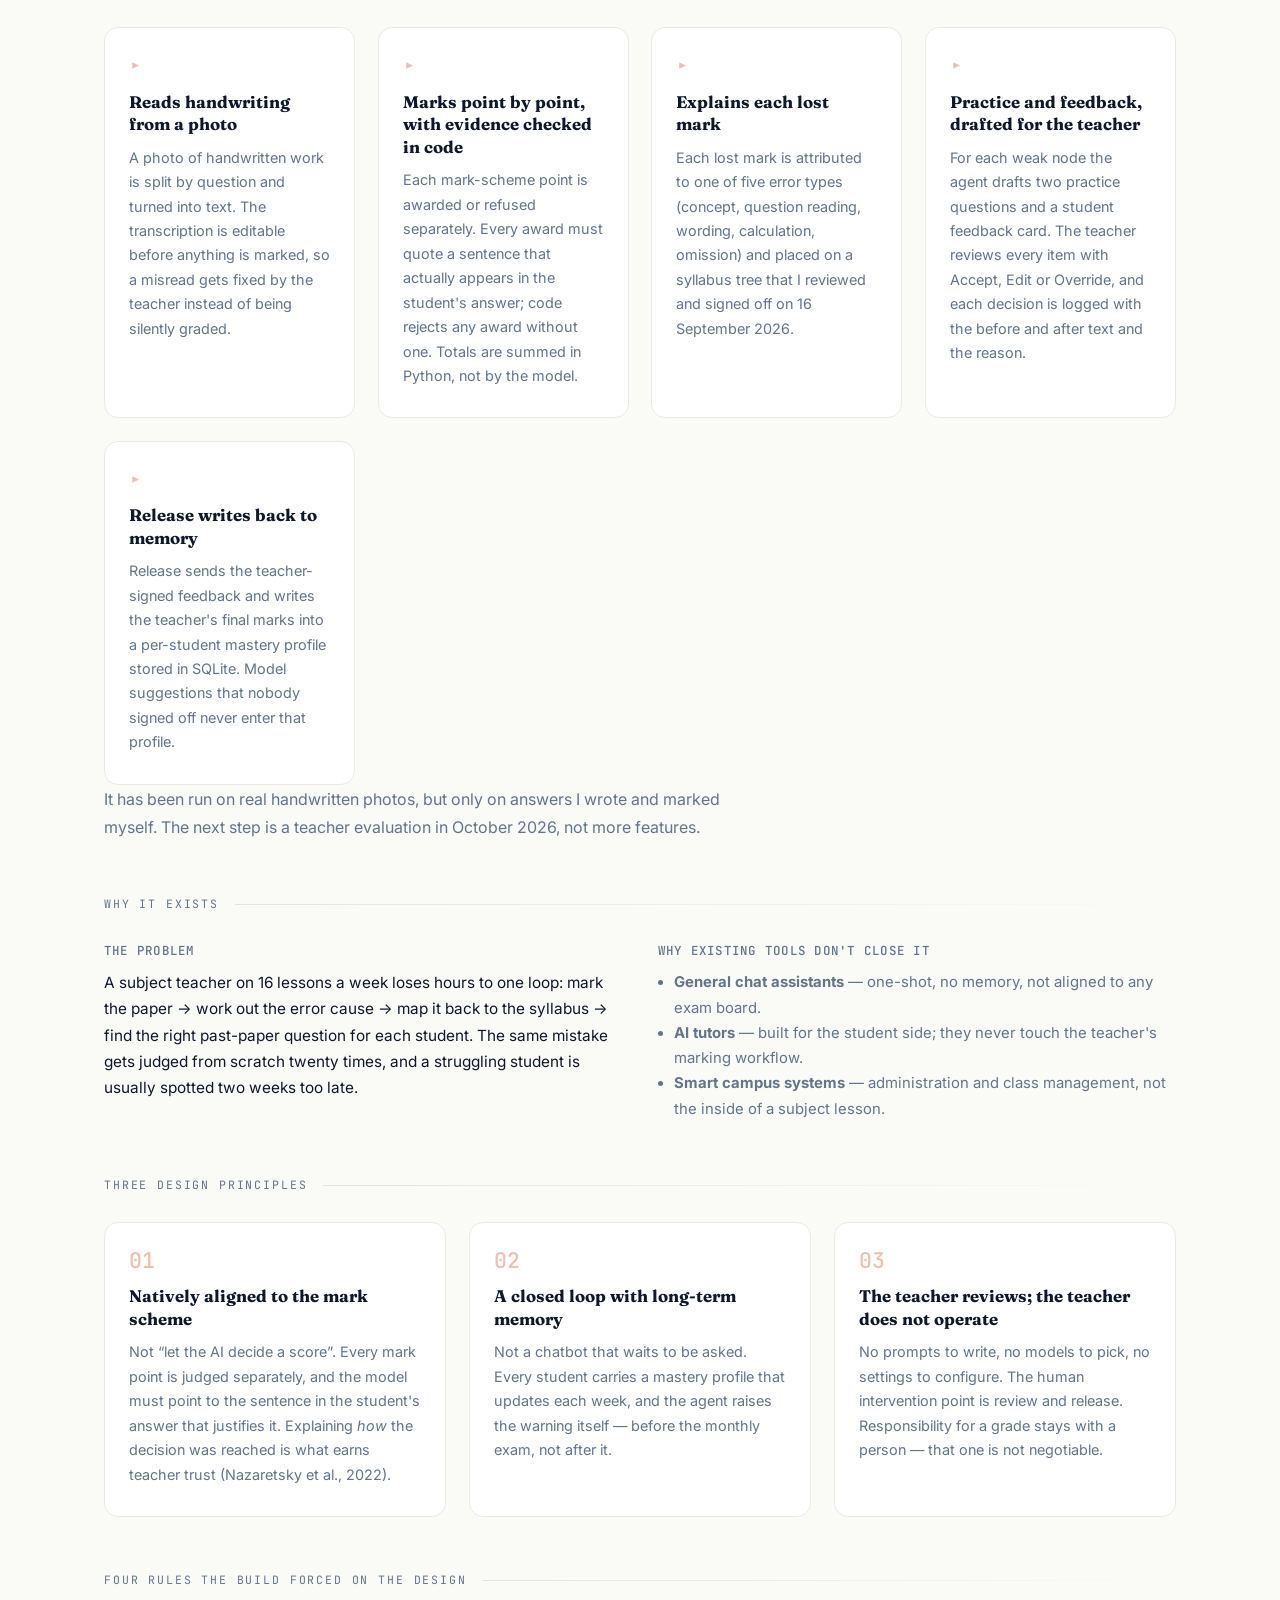
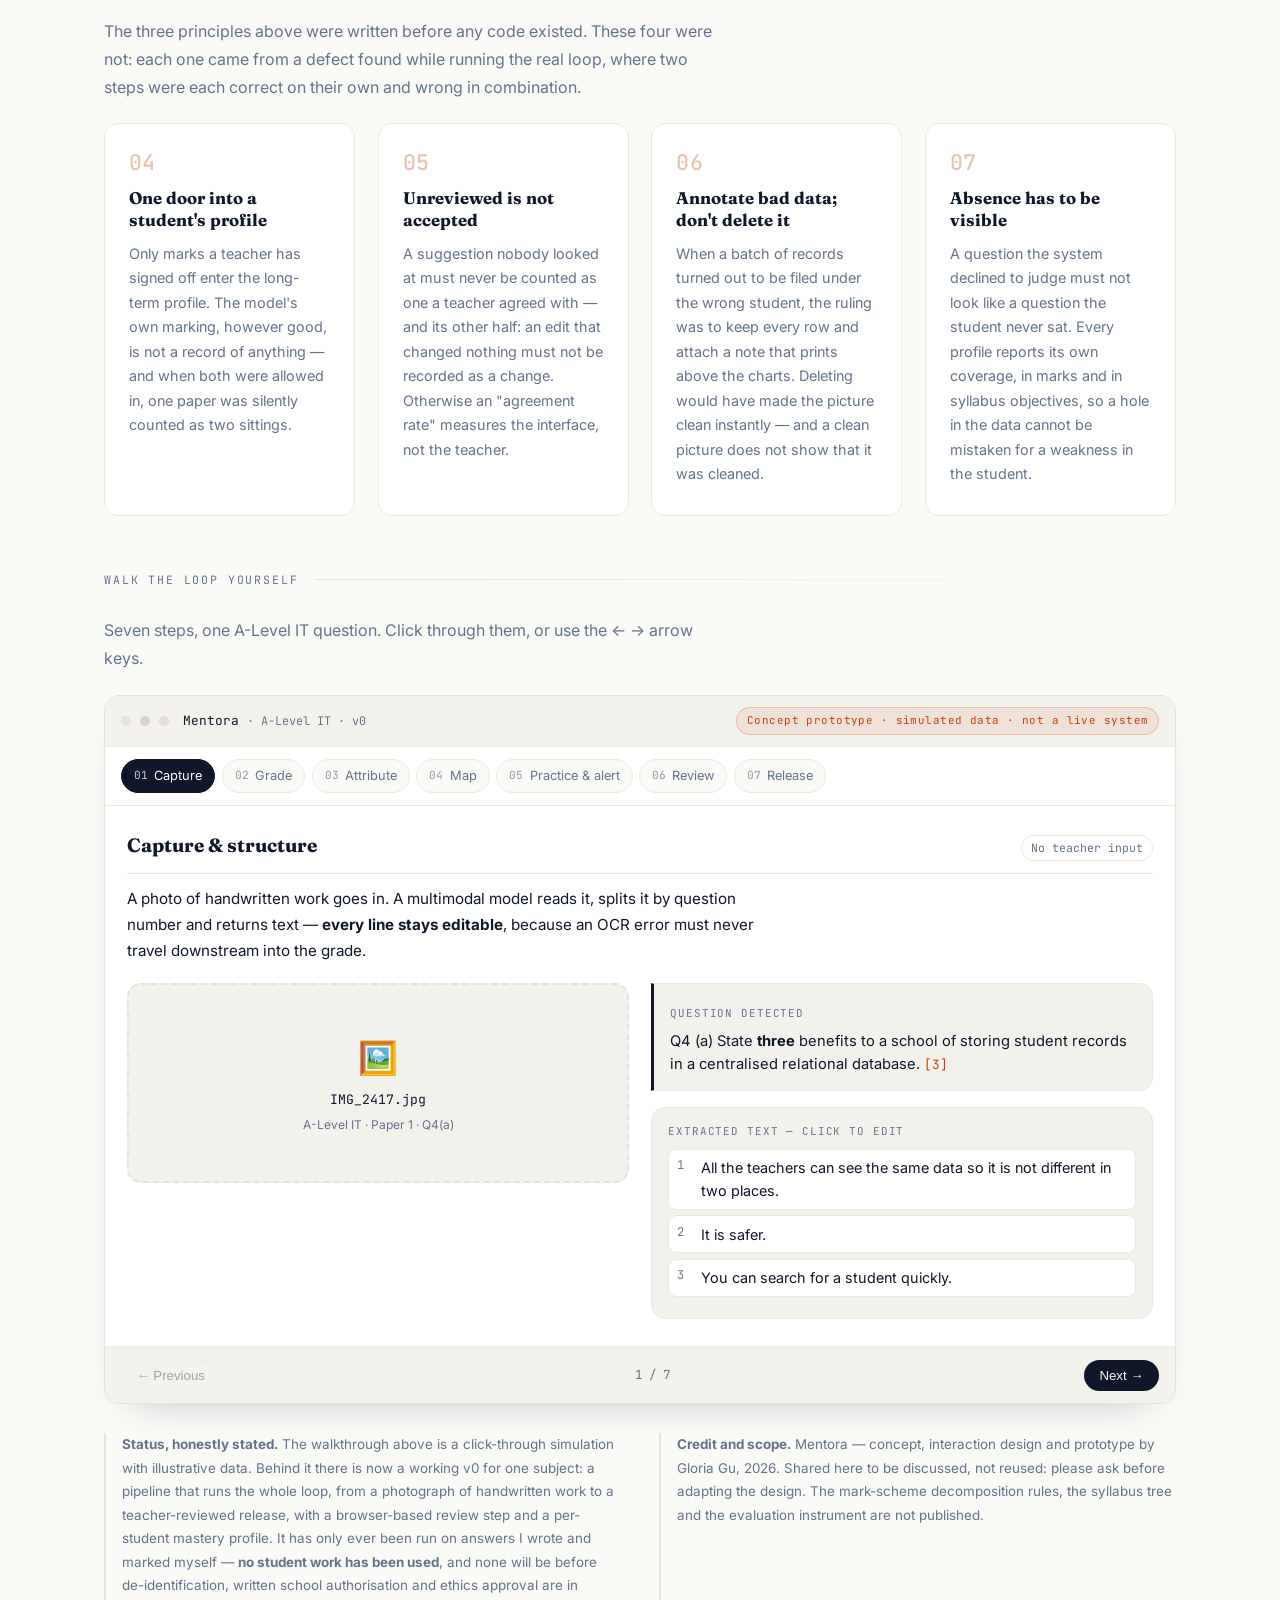
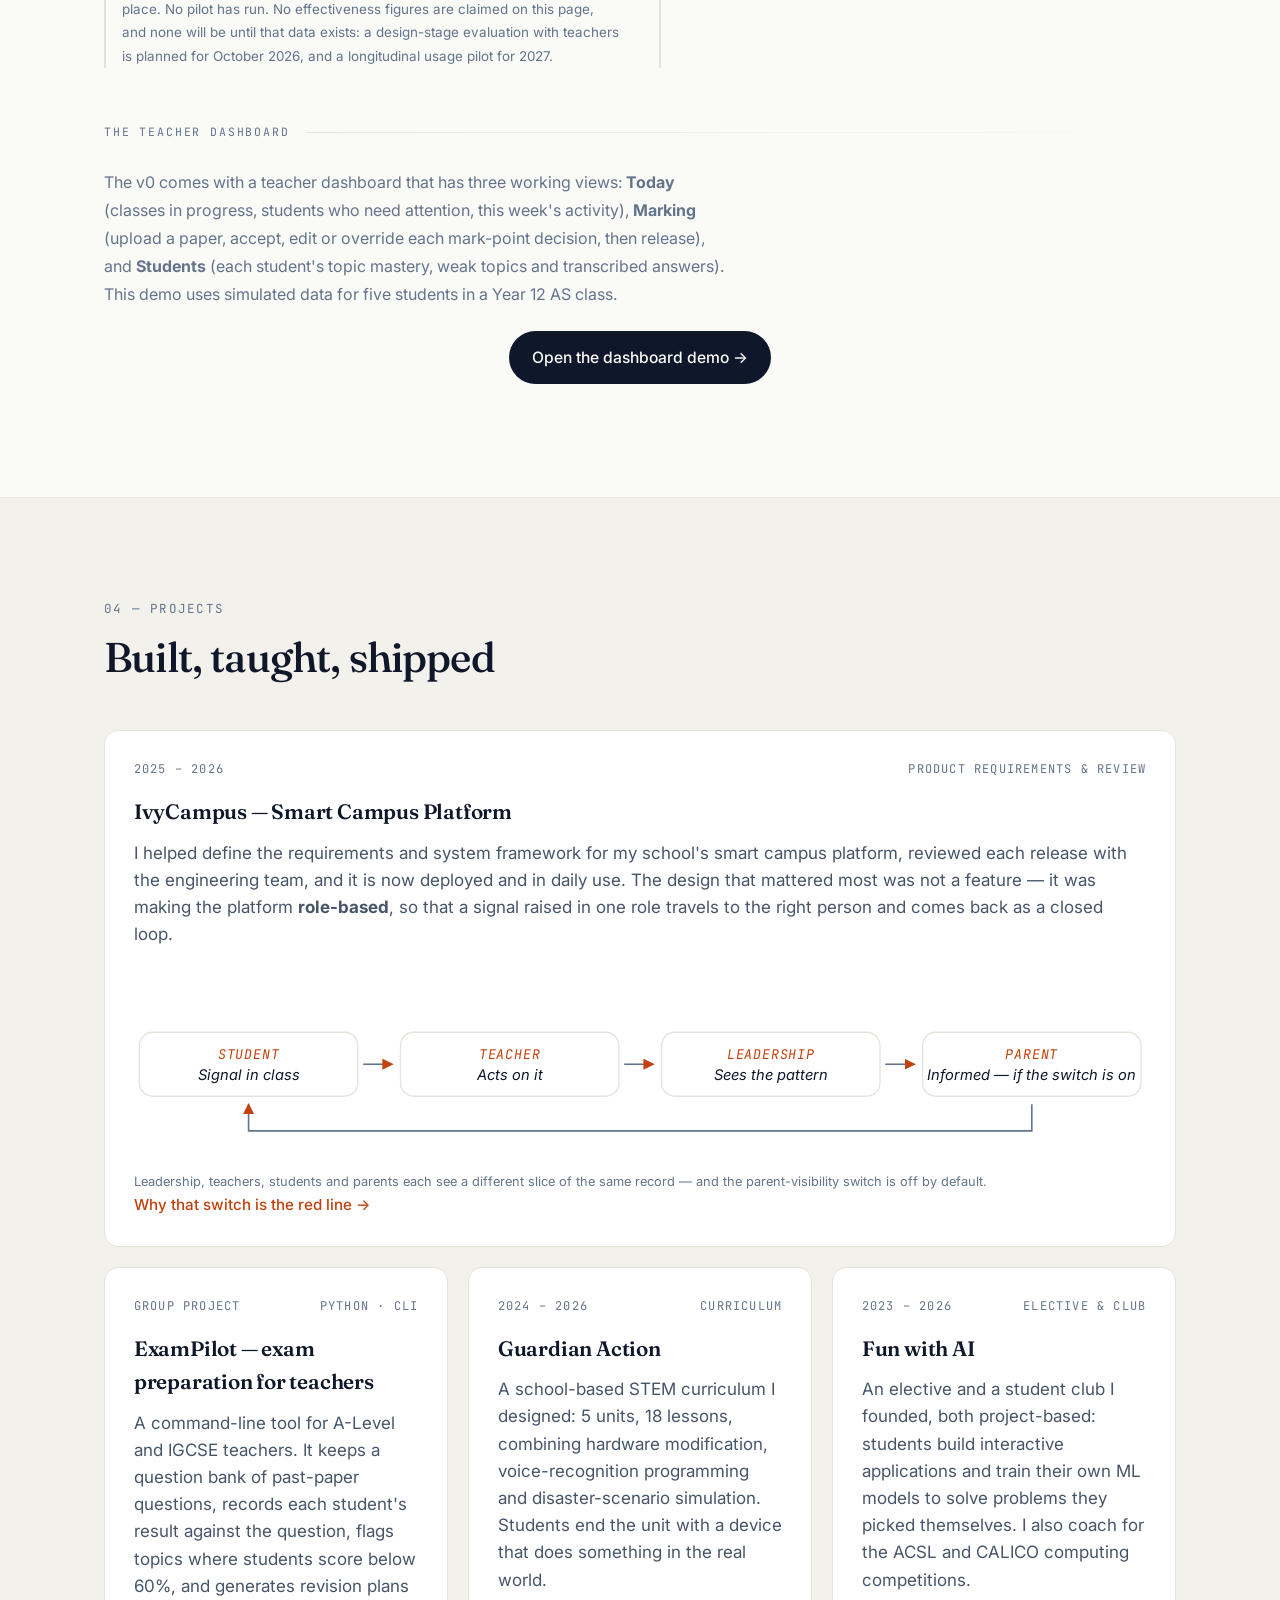
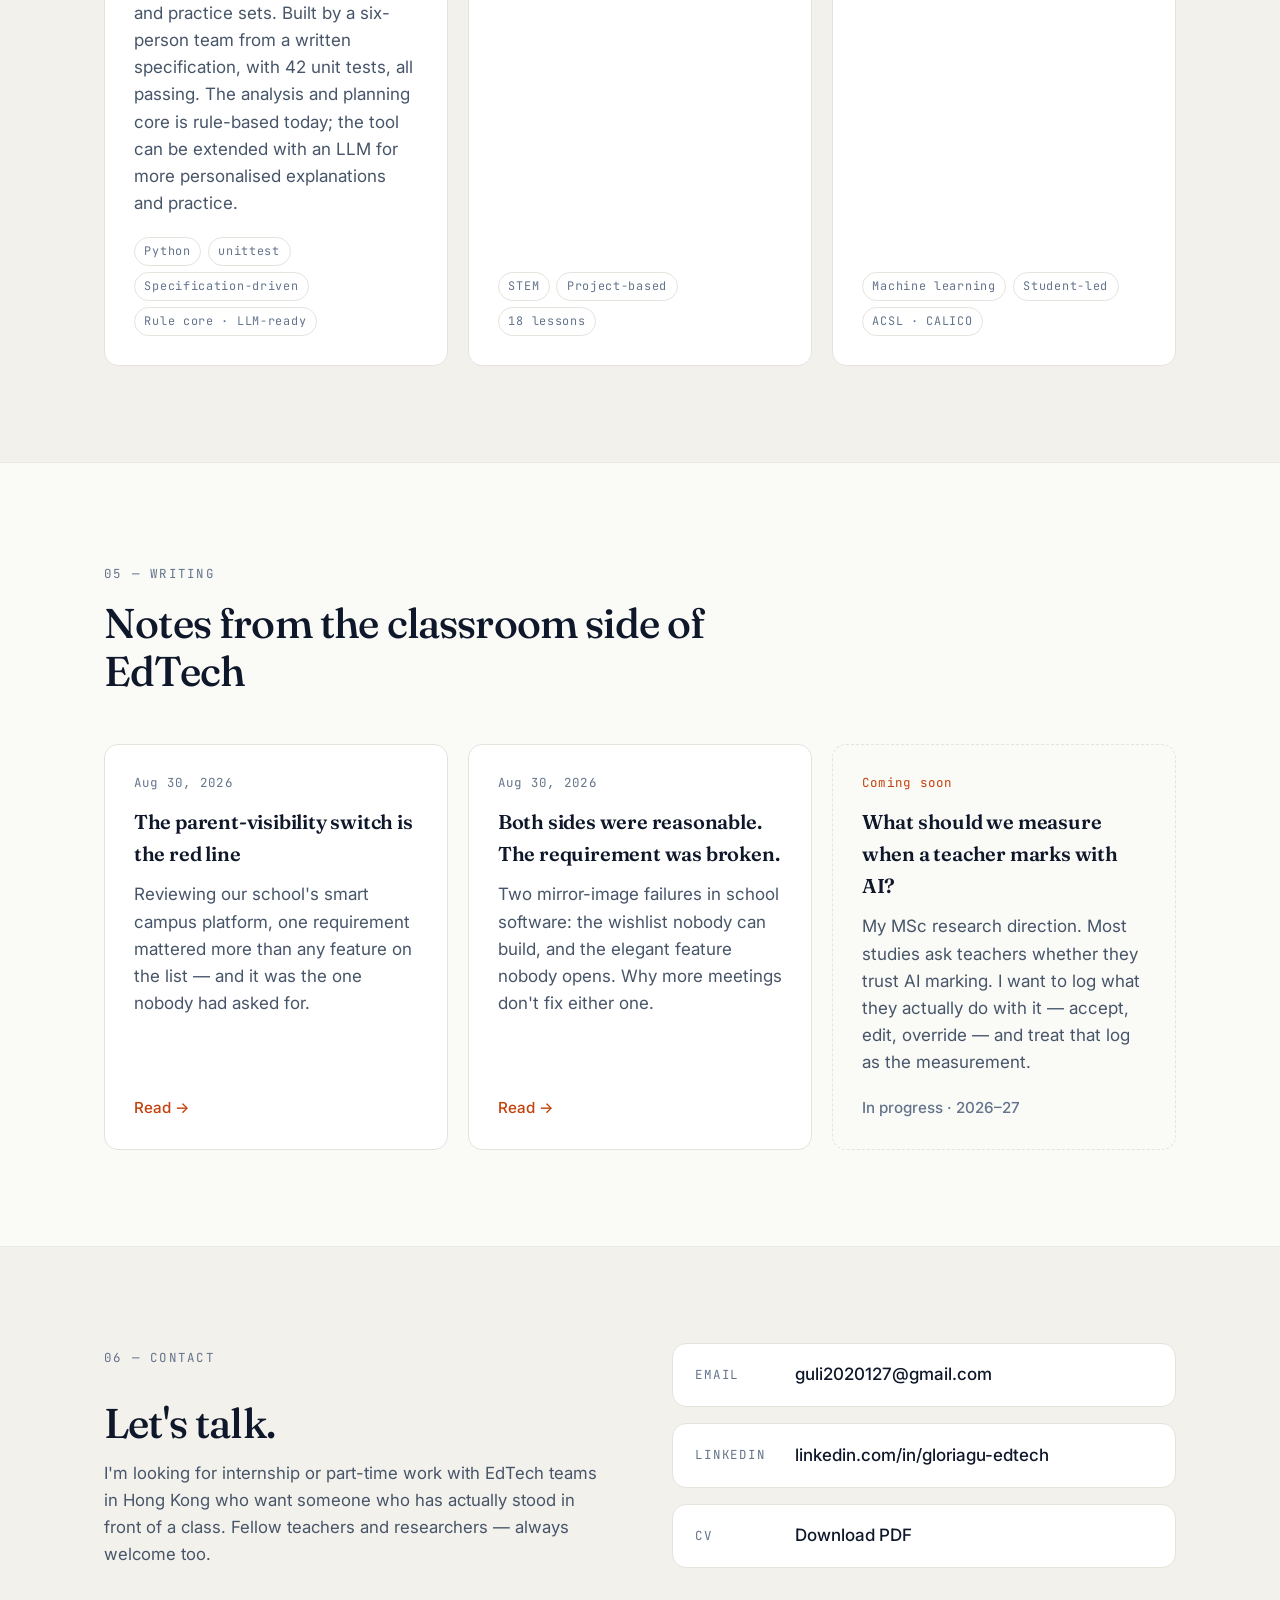
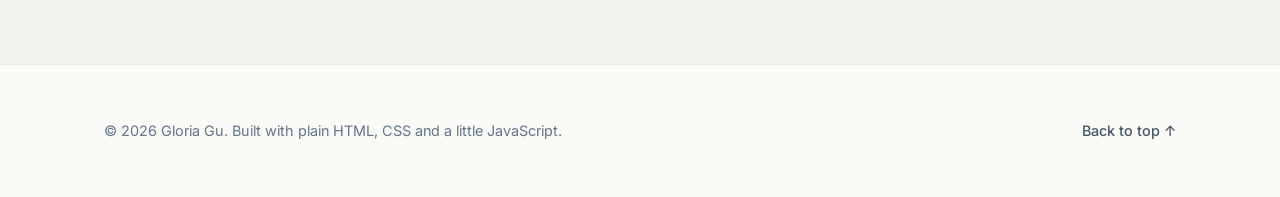
==== commit 58342096: "Add ExamPilot project card, Mentora v0 status and teacher dashboard demo Co-Authored-By: Claude Haik" ====
--- a/index.html
+++ b/index.html
@@ -290,6 +290,59 @@
           </p>
         </div>
 
+        <!-- What runs today -->
+        <div class="sub-divider">
+          <span class="i18n en">What the v0 does today</span><span class="i18n zh">v0 现在能做什么</span>
+        </div>
+        <div class="principles">
+          <article class="principle">
+            <span class="p-num">▸</span>
+            <h4><span class="i18n en">Reads handwriting from a photo</span><span class="i18n zh">从照片读取手写作答</span></h4>
+            <p>
+              <span class="i18n en">A photo of handwritten work is split by question and turned into text. The transcription is editable before anything is marked, so a misread gets fixed by the teacher instead of being silently graded.</span>
+              <span class="i18n zh">手写作业照片按题号切分并转成文本。批改前转写结果可以编辑，识别错误由老师改正，而不是被悄悄打分。</span>
+            </p>
+          </article>
+          <article class="principle">
+            <span class="p-num">▸</span>
+            <h4><span class="i18n en">Marks point by point, with evidence checked in code</span><span class="i18n zh">逐点批改，证据由代码校验</span></h4>
+            <p>
+              <span class="i18n en">Each mark-scheme point is awarded or refused separately. Every award must quote a sentence that actually appears in the student's answer; code rejects any award without one. Totals are summed in Python, not by the model.</span>
+              <span class="i18n zh">每个评分点单独判定得分与否。每一个得分都必须引用学生答案中真实存在的原句，代码会拒绝没有依据的得分。总分由 Python 计算，不交给模型。</span>
+            </p>
+          </article>
+          <article class="principle">
+            <span class="p-num">▸</span>
+            <h4><span class="i18n en">Explains each lost mark</span><span class="i18n zh">解释每一处失分</span></h4>
+            <p>
+              <span class="i18n en">Each lost mark is attributed to one of five error types (concept, question reading, wording, calculation, omission) and placed on a syllabus tree that I reviewed and signed off on 16 September 2026.</span>
+              <span class="i18n zh">每处失分归入五类错因之一（概念不清、审题、表述、计算、遗漏），并挂到我于 2026 年 9 月 16 日审定签字的知识点树上。</span>
+            </p>
+          </article>
+          <article class="principle">
+            <span class="p-num">▸</span>
+            <h4><span class="i18n en">Practice and feedback, drafted for the teacher</span><span class="i18n zh">练习与反馈，由老师定稿</span></h4>
+            <p>
+              <span class="i18n en">For each weak node the agent drafts two practice questions and a student feedback card. The teacher reviews every item with Accept, Edit or Override, and each decision is logged with the before and after text and the reason.</span>
+              <span class="i18n zh">针对每个薄弱知识点，Agent 起草两道练习题和一张学生反馈卡。老师对每一条用「采纳 / 修改 / 否决」审核，每个决定都记录改前改后的内容和理由。</span>
+            </p>
+          </article>
+          <article class="principle">
+            <span class="p-num">▸</span>
+            <h4><span class="i18n en">Release writes back to memory</span><span class="i18n zh">下发后写回长期记忆</span></h4>
+            <p>
+              <span class="i18n en">Release sends the teacher-signed feedback and writes the teacher's final marks into a per-student mastery profile stored in SQLite. Model suggestions that nobody signed off never enter that profile.</span>
+              <span class="i18n zh">下发时发出老师定稿的反馈，并把老师签定的分数写入每位学生的 SQLite 掌握画像。没有经过老师确认的模型建议，不会进入画像。</span>
+            </p>
+          </article>
+        </div>
+        <div class="proto-lead">
+          <p>
+            <span class="i18n en">It has been run on real handwritten photos, but only on answers I wrote and marked myself. The next step is a teacher evaluation in October 2026, not more features.</span>
+            <span class="i18n zh">它已经用真实的手写作业照片跑过，但只用了我自己写、自己批的答案。下一步是 2026 年 10 月的教师评估，而不是再加功能。</span>
+          </p>
+        </div>
+
         <!-- Problem → why existing tools don't fit -->
         <div class="sub-divider">
           <span class="i18n en">Why it exists</span><span class="i18n zh">为什么做它</span>
@@ -446,6 +499,23 @@
           <span class="i18n zh"><strong>署名与公开范围。</strong>Mentora 的概念、交互设计与原型均由 Gloria Gu 于 2026 年完成。此处公开是为了交流而非复用；如需借鉴，请先联系我。评分点拆解规则、知识点树与评估工具未对外公开。</span>
         </p>
         </div>
+
+        <!-- Teacher dashboard -->
+        <div class="sub-divider">
+          <span class="i18n en">The teacher dashboard</span><span class="i18n zh">教师仪表盘</span>
+        </div>
+        <div class="proto-lead">
+          <p>
+            <span class="i18n en">The v0 comes with a teacher dashboard that has three working views: <strong>Today</strong> (classes in progress, students who need attention, this week's activity), <strong>Marking</strong> (upload a paper, accept, edit or override each mark-point decision, then release), and <strong>Students</strong> (each student's topic mastery, weak topics and transcribed answers). This demo uses simulated data for five students in a Year 12 AS class.</span>
+            <span class="i18n zh">v0 配有一套教师仪表盘，包含三个可用视图：<strong>今日</strong>（进行中的批改、需要关注的学生、本周动态）、<strong>批改</strong>（上传试卷，对每个评分点逐条采纳、修改或否决，再下发）、<strong>学生</strong>（每位学生的知识点掌握度、薄弱点与转写文本）。本演示使用模拟数据，包含一个 Year 12 AS 班的五名学生。</span>
+          </p>
+        </div>
+        <p style="text-align:center;margin-top:1rem;">
+          <a href="mentora/index.html" class="btn btn-primary">
+            <span class="i18n en">Open the dashboard demo →</span>
+            <span class="i18n zh">打开仪表盘演示 →</span>
+          </a>
+        </p>
       </div>
     </section>
 
@@ -515,6 +585,24 @@
 
           <article class="project">
             <div class="project-meta">
+              <span class="project-year"><span class="i18n en">Group project</span><span class="i18n zh">小组项目</span></span>
+              <span class="project-kind">Python · CLI</span>
+            </div>
+            <h3>ExamPilot — <span class="i18n en">exam preparation for teachers</span><span class="i18n zh">教师考前复习工具</span></h3>
+            <p>
+              <span class="i18n en">A command-line tool for A-Level and IGCSE teachers. It keeps a question bank of past-paper questions, records each student's result against the question, flags topics where students score below 60%, and generates revision plans and practice sets. Built by a six-person team from a written specification, with 42 unit tests, all passing. The analysis and planning core is rule-based today; the tool can be extended with an LLM for more personalised explanations and practice.</span>
+              <span class="i18n zh">面向 A-Level 与 IGCSE 老师的命令行工具：维护真题题库，按题记录每位学生的成绩，标出得分率低于 60% 的知识点，并生成复习计划与练习套题。六人小组依据书面规格说明开发，附 42 个单元测试，全部通过。分析与规划的核心目前以规则实现；工具可以接入大模型，用于生成更个性化的讲解与练习。</span>
+            </p>
+            <ul class="tags">
+              <li>Python</li>
+              <li>unittest</li>
+              <li><span class="i18n en">Specification-driven</span><span class="i18n zh">规格驱动</span></li>
+              <li><span class="i18n en">Rule core · LLM-ready</span><span class="i18n zh">规则核心 · 可接大模型</span></li>
+            </ul>
+          </article>
+
+          <article class="project">
+            <div class="project-meta">
               <span class="project-year">2024 – 2026</span>
               <span class="project-kind"><span class="i18n en">Curriculum</span><span class="i18n zh">课程</span></span>
             </div>
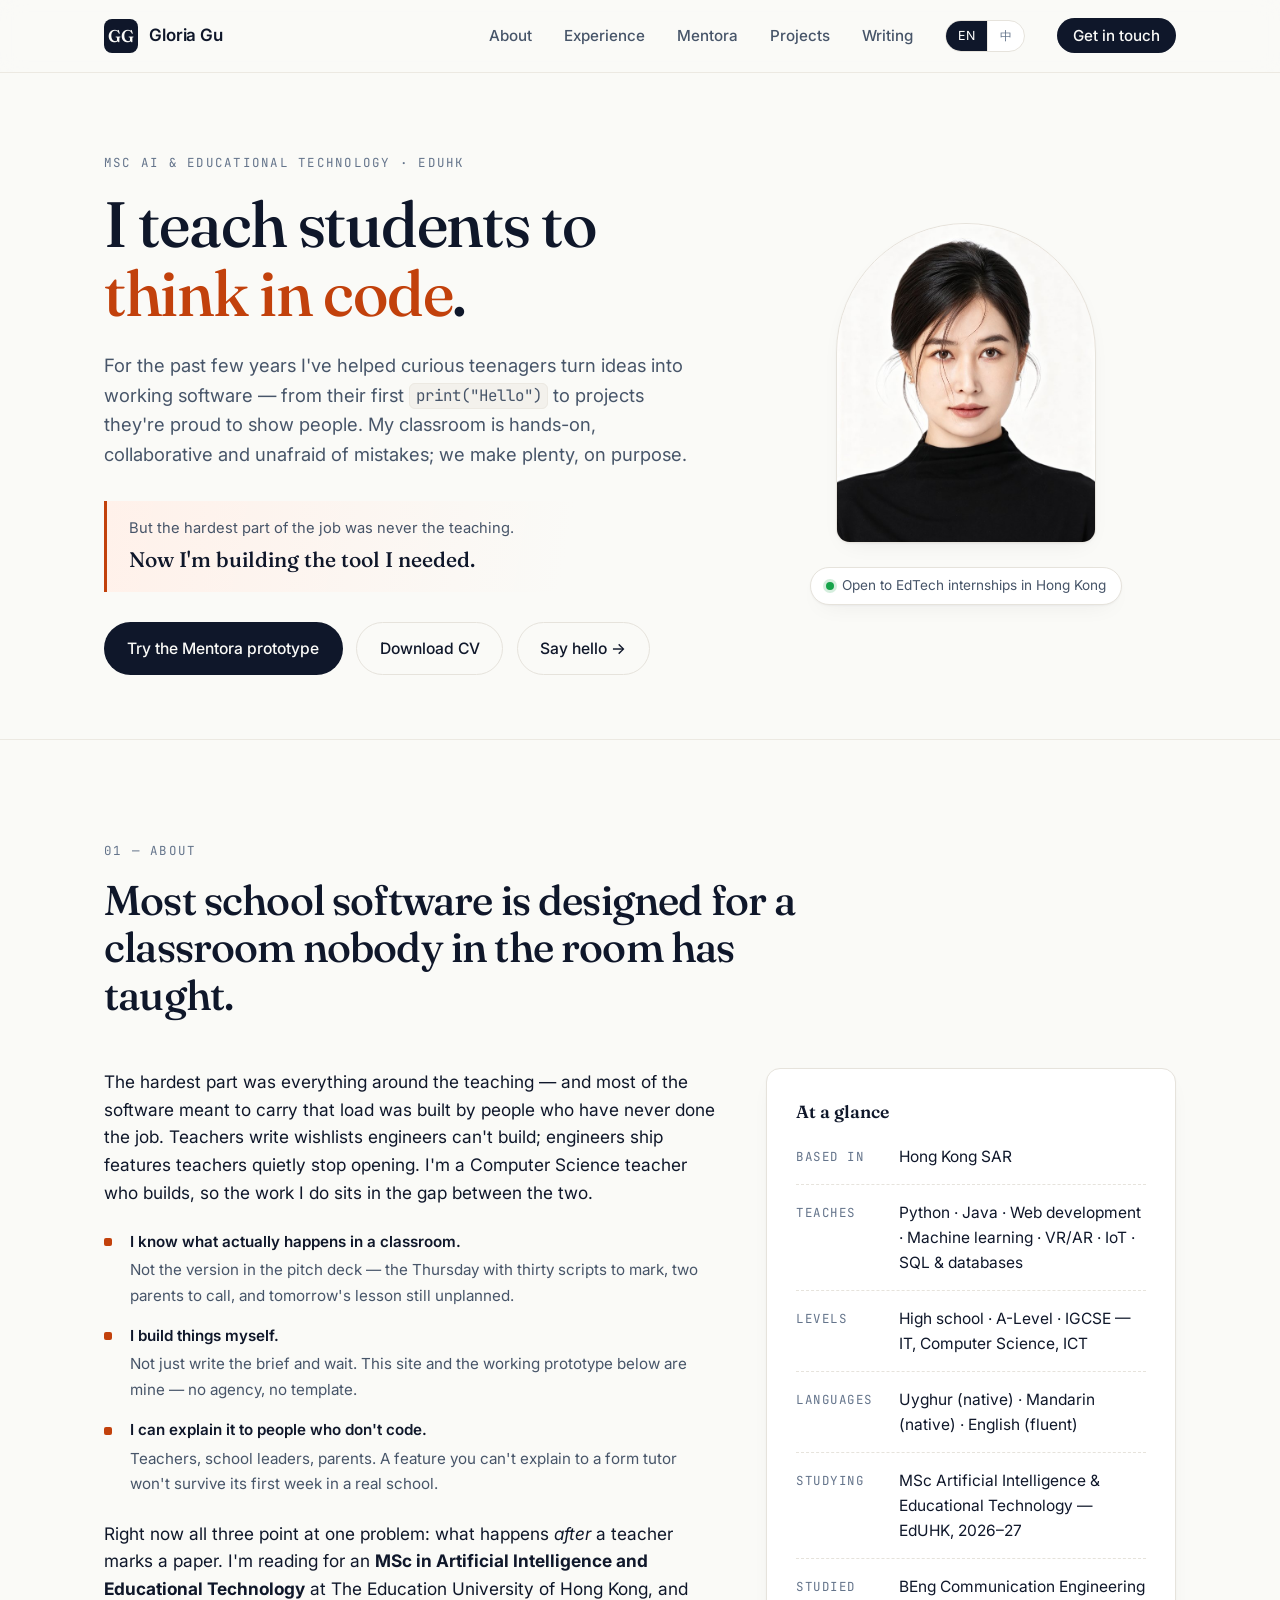
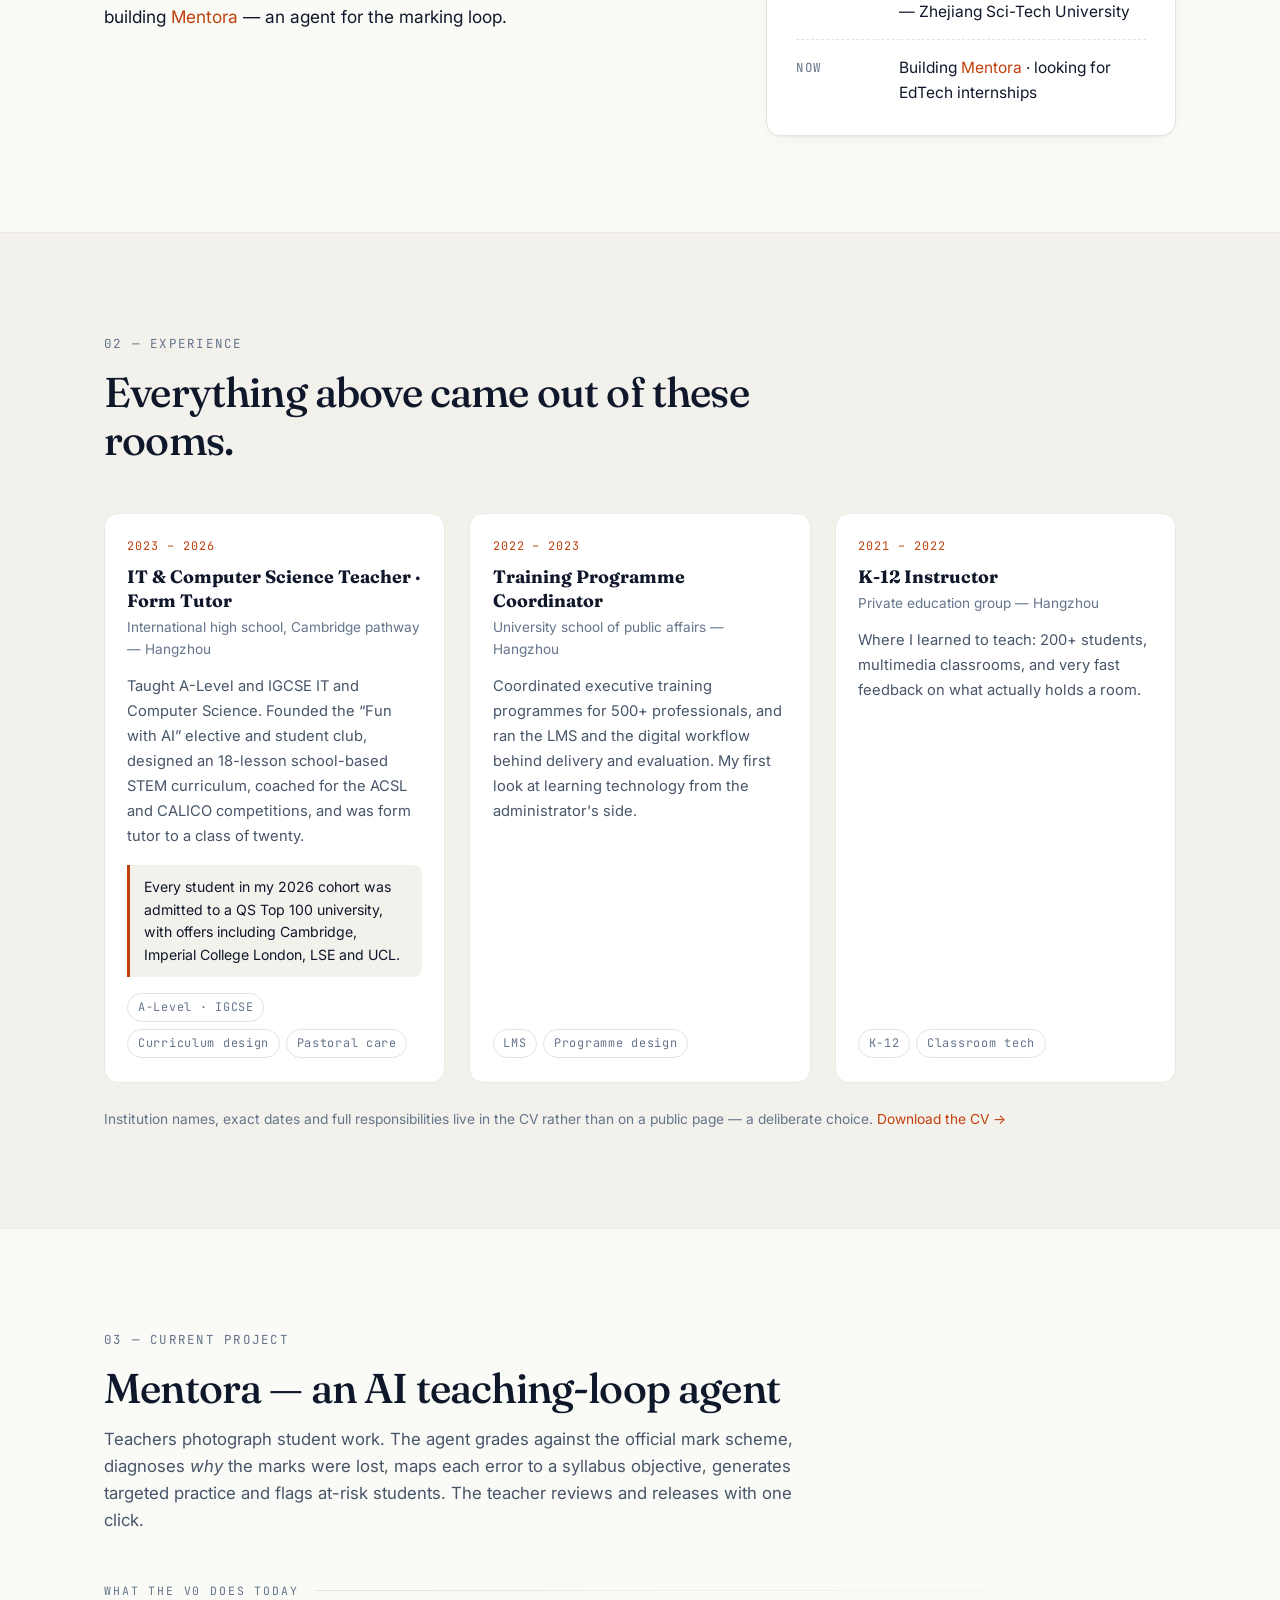
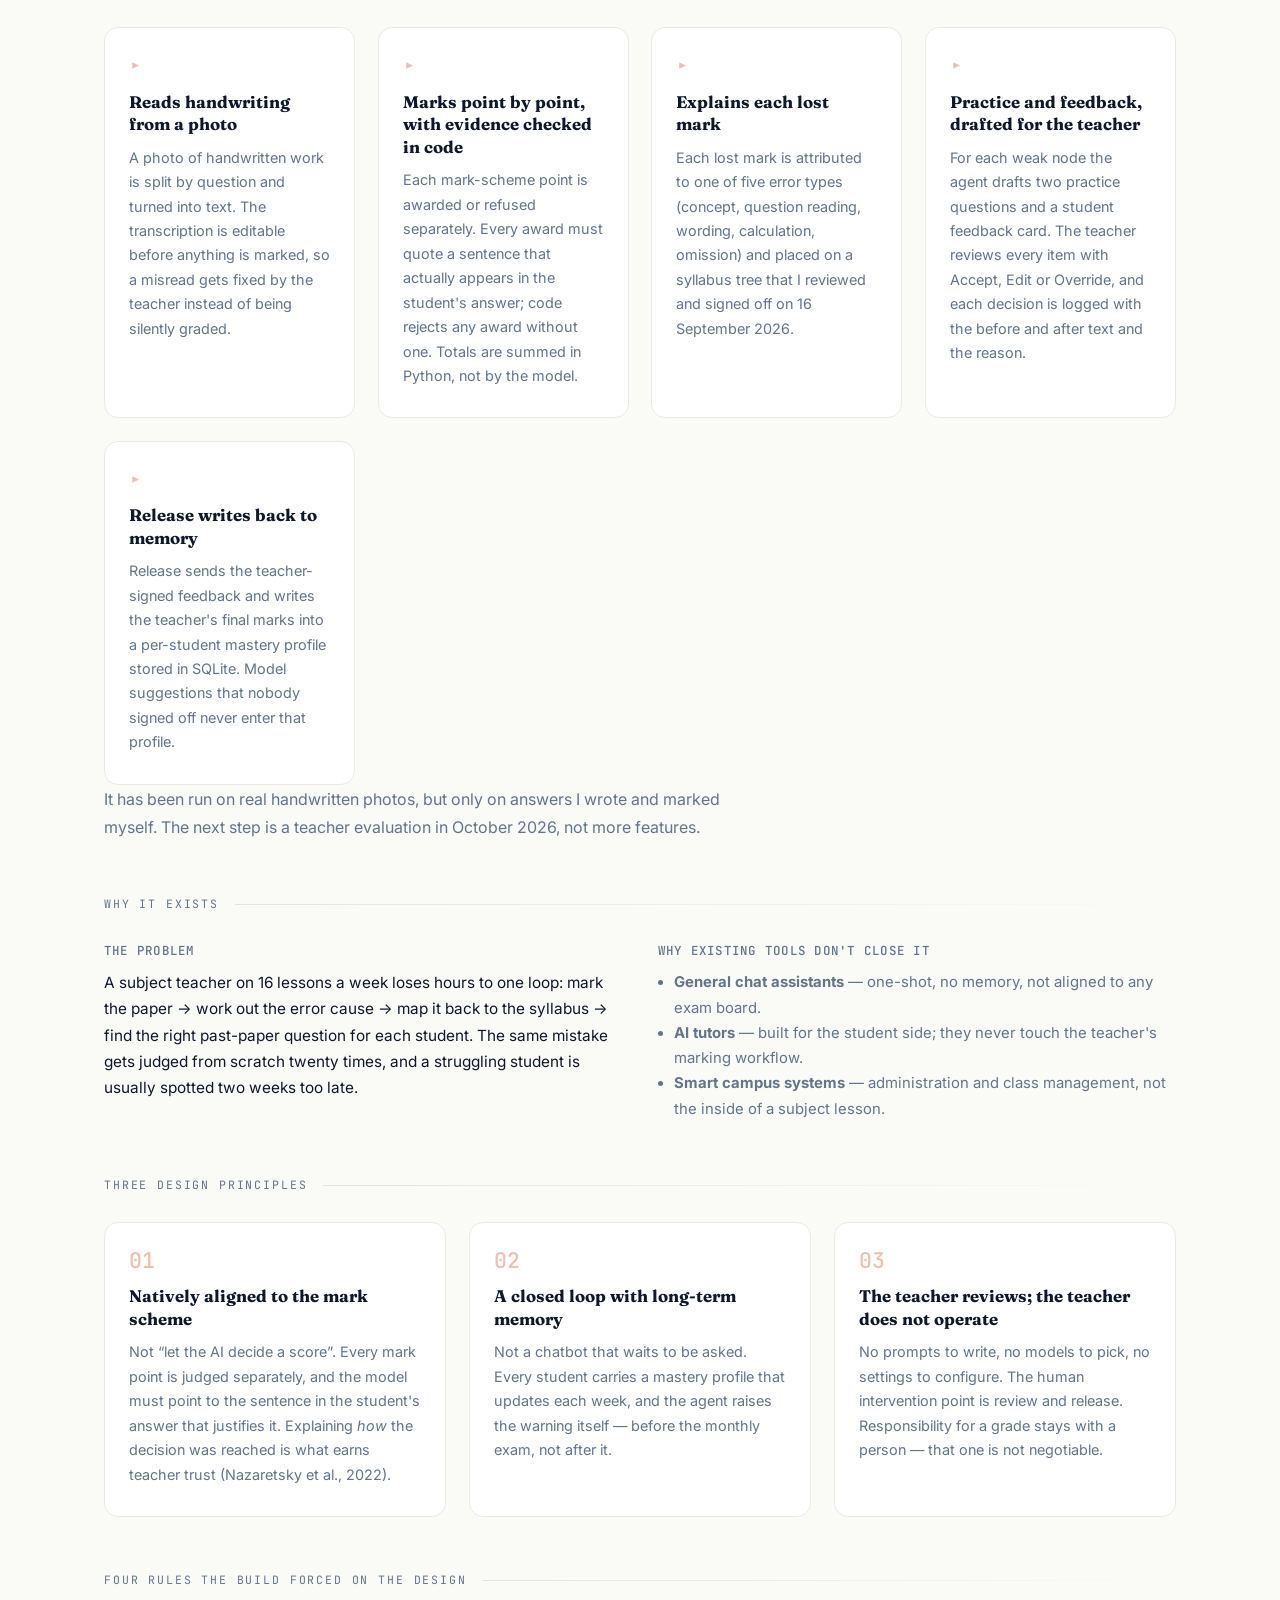
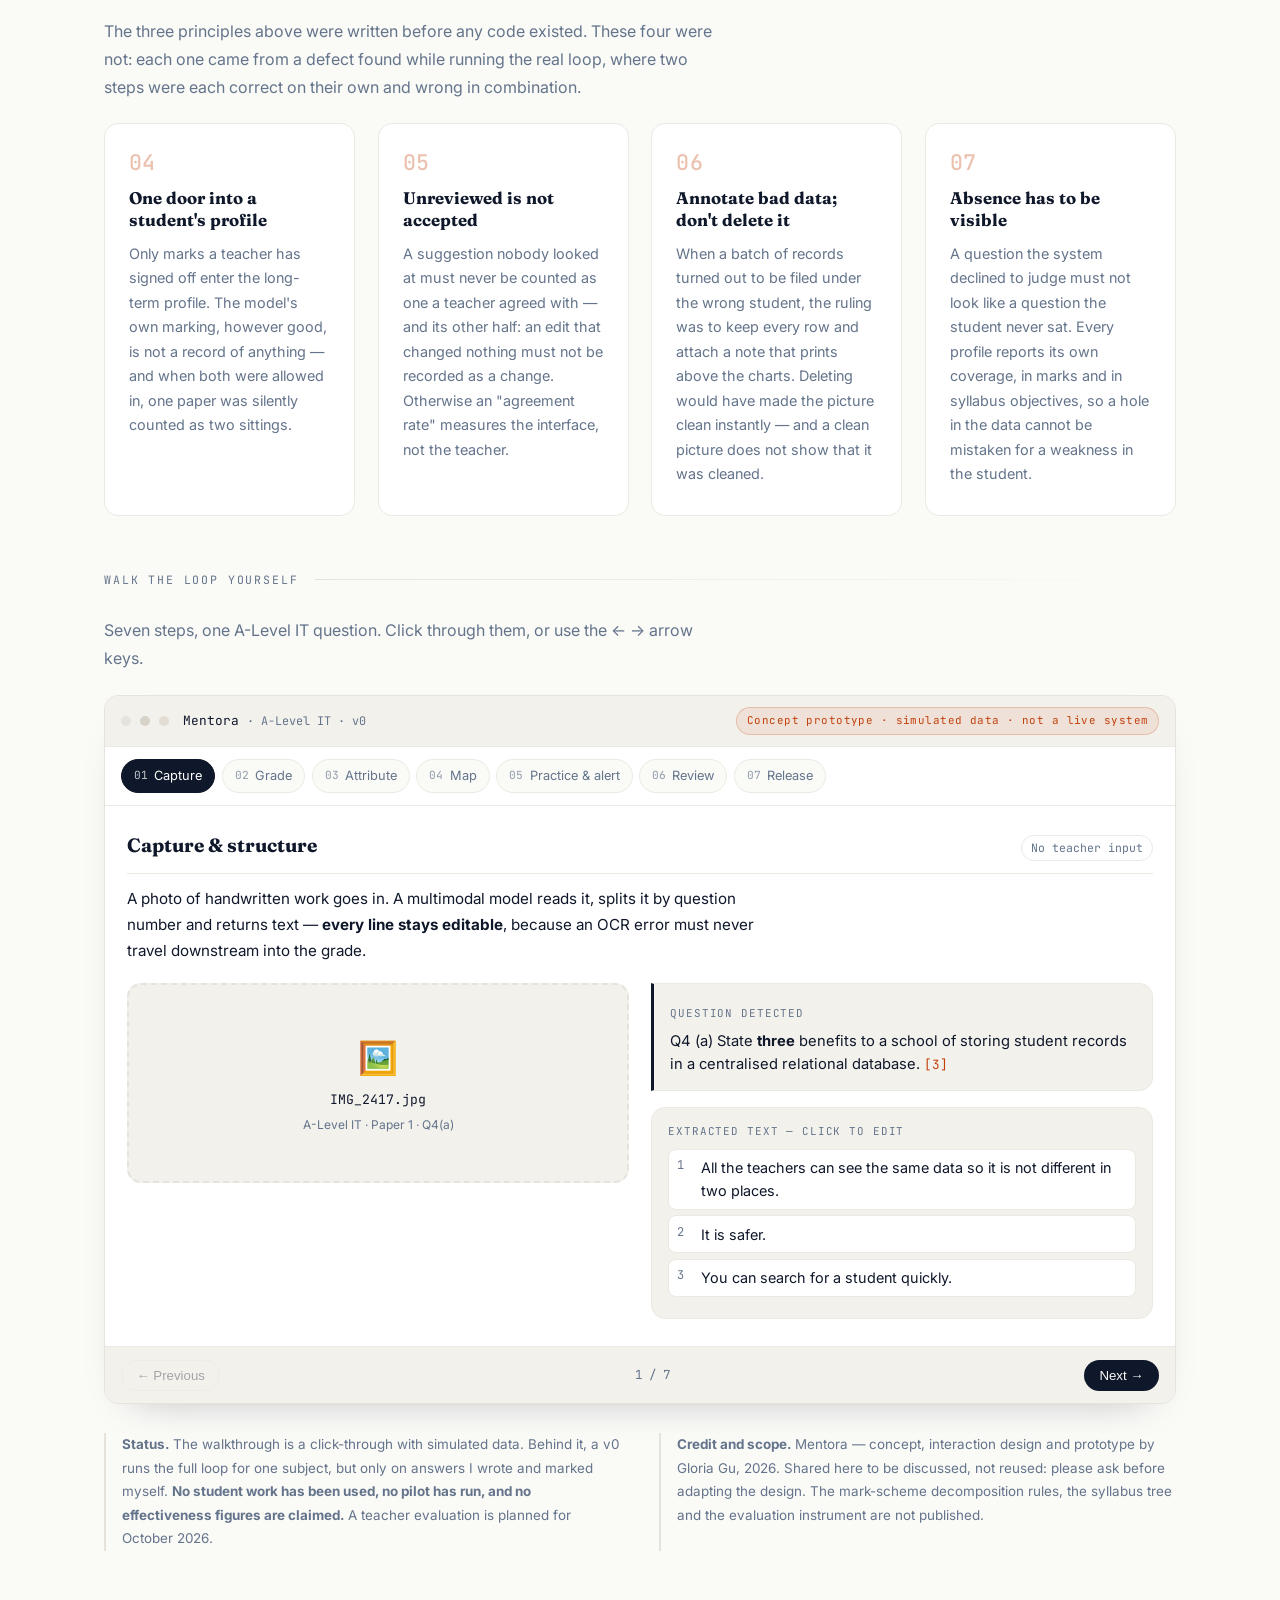
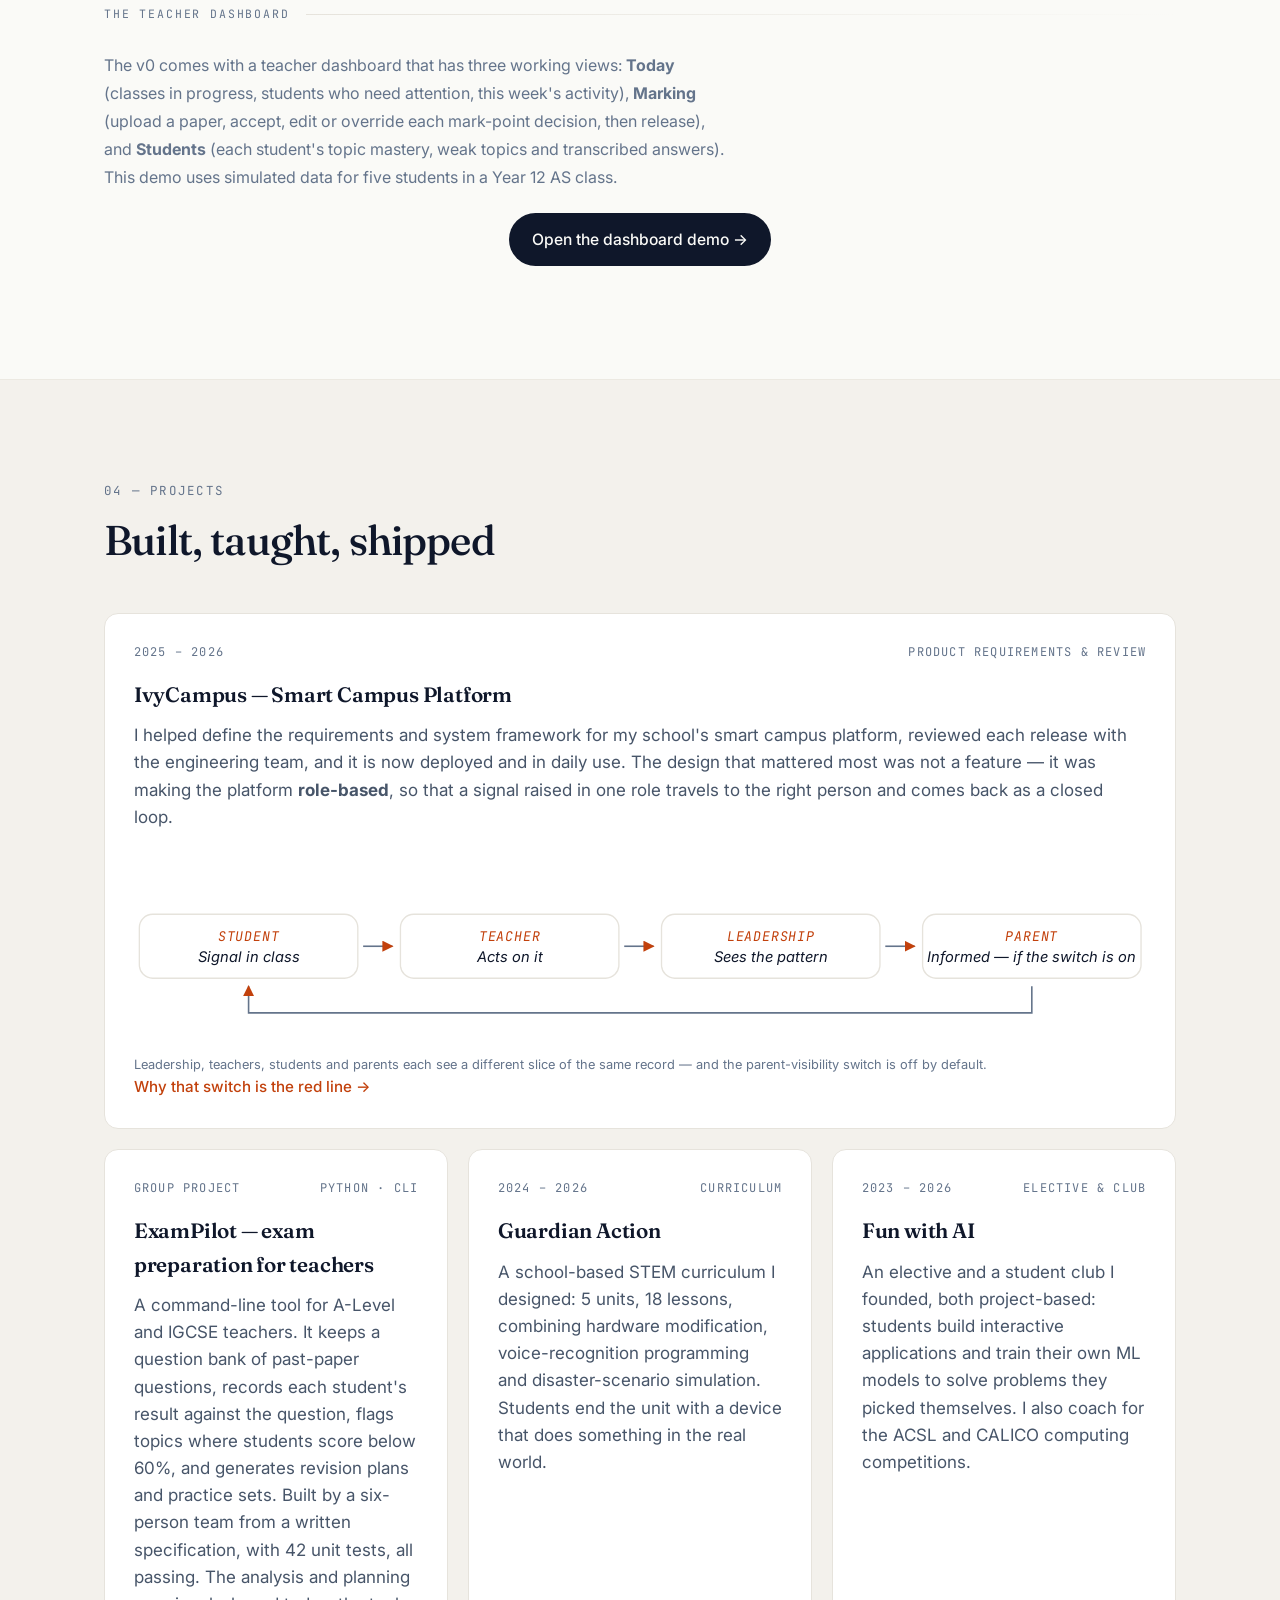
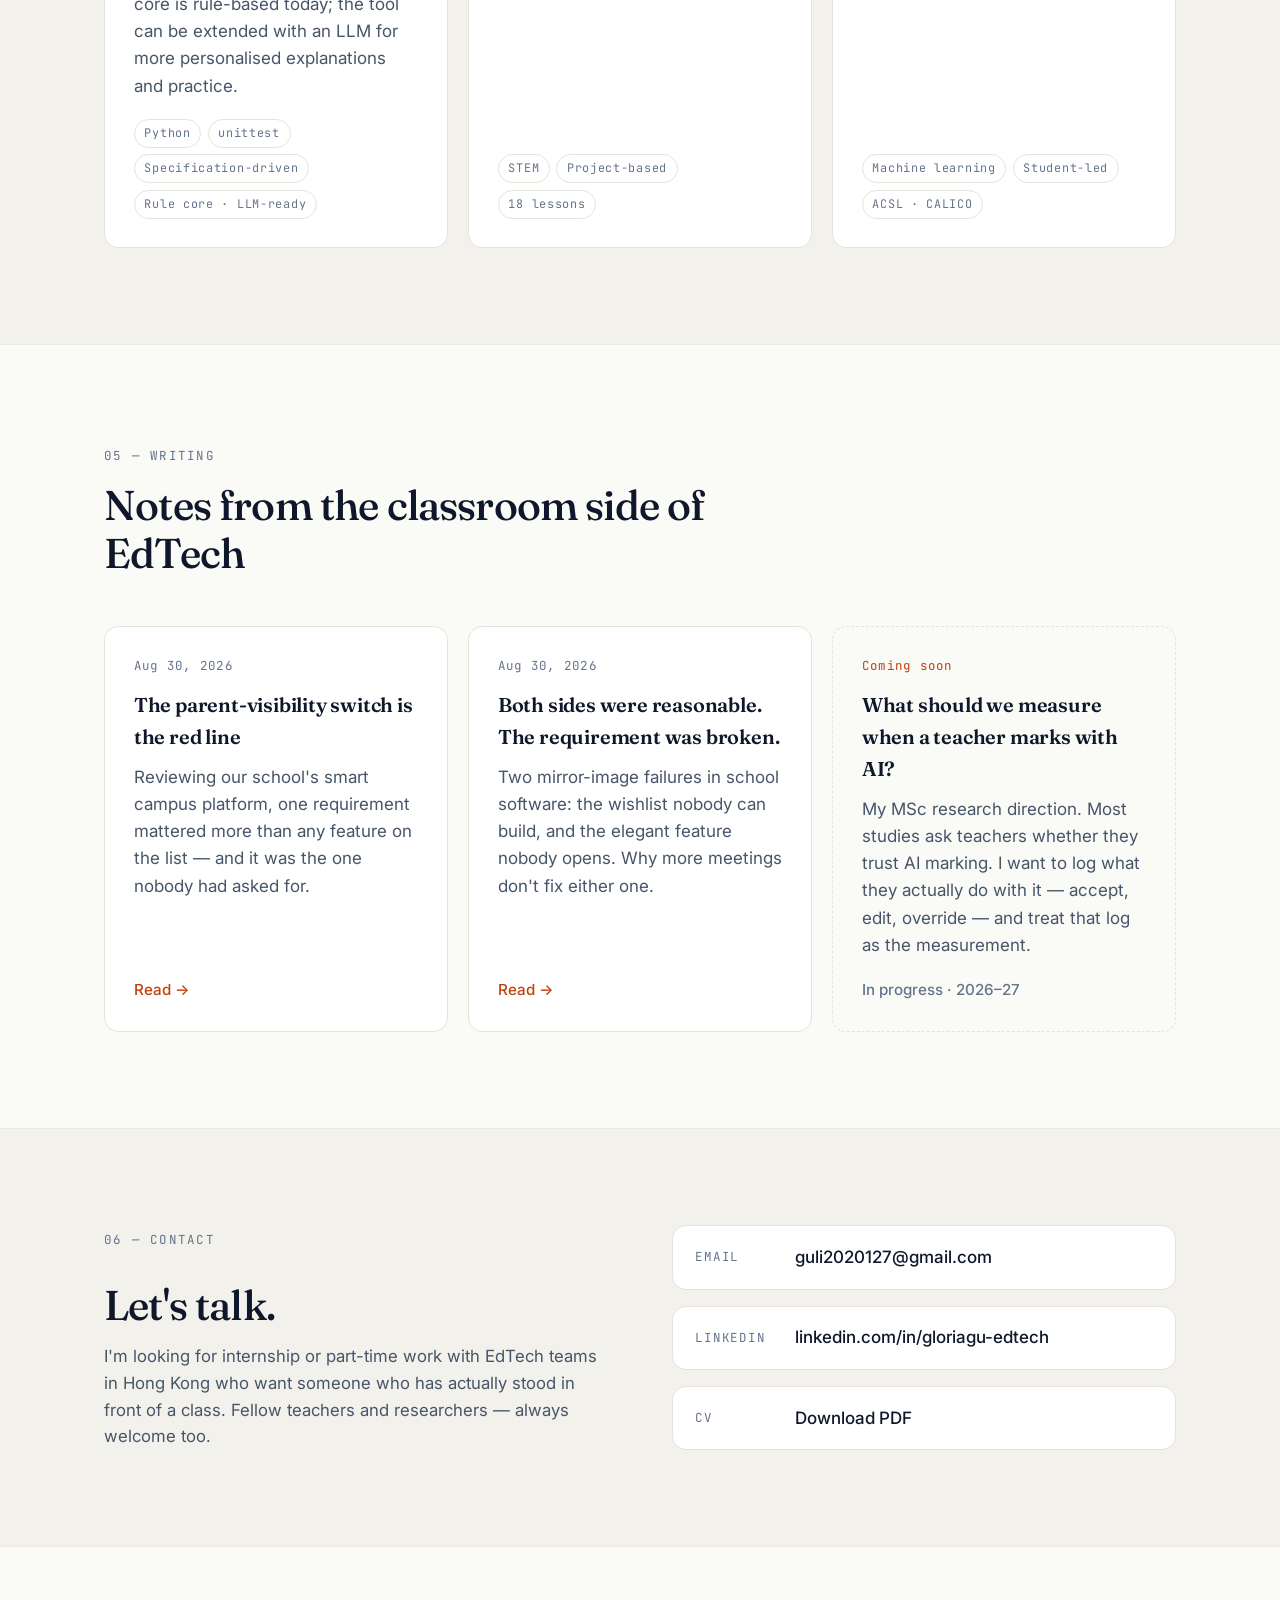
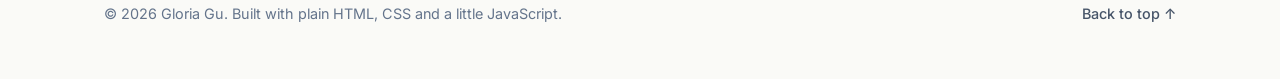
==== commit 7877f701: "Shorten Mentora status note Co-Authored-By: Claude Haiku 5.5 <noreply@anthropic.com>" ====
--- a/index.html
+++ b/index.html
@@ -490,8 +490,8 @@
 
         <div class="proto-meta">
         <p class="proto-note">
-          <span class="i18n en"><strong>Status, honestly stated.</strong> The walkthrough above is a click-through simulation with illustrative data. Behind it there is now a working v0 for one subject: a pipeline that runs the whole loop, from a photograph of handwritten work to a teacher-reviewed release, with a browser-based review step and a per-student mastery profile. It has only ever been run on answers I wrote and marked myself — <strong>no student work has been used</strong>, and none will be before de-identification, written school authorisation and ethics approval are in place. No pilot has run. No effectiveness figures are claimed on this page, and none will be until that data exists: a design-stage evaluation with teachers is planned for October 2026, and a longitudinal usage pilot for 2027.</span>
-          <span class="i18n zh"><strong>诚实的项目状态。</strong>上面这个走查是使用示意数据的点击原型。它背后现在有一个能跑的单科 v0：从一张手写作业照片，到教师在浏览器里逐条审核、一键下发，再写回每个学生的掌握画像，整条链路都已跑通。它只跑过我自己写、自己批的答案——<strong>没有使用任何学生作业</strong>；在脱敏方案、学校书面授权与伦理审批到位之前也不会使用。尚未进行任何 pilot。在真实数据产生之前，本页不会给出任何效果数字：教师参与的设计阶段评估计划于 2026 年 10 月，纵向使用 pilot 计划于 2027 年。</span>
+          <span class="i18n en"><strong>Status.</strong> The walkthrough is a click-through with simulated data. Behind it, a v0 runs the full loop for one subject, but only on answers I wrote and marked myself. <strong>No student work has been used, no pilot has run, and no effectiveness figures are claimed.</strong> A teacher evaluation is planned for October 2026.</span>
+          <span class="i18n zh"><strong>项目状态。</strong>走查是使用模拟数据的点击原型。背后的 v0 已能跑通单科完整闭环，但只用了我自己写、自己批的答案。<strong>尚未使用任何学生作业，未开展试点，也不声称任何效果数据。</strong>教师评估计划于 2026 年 10 月进行。</span>
         </p>
 
         <p class="proto-credit">
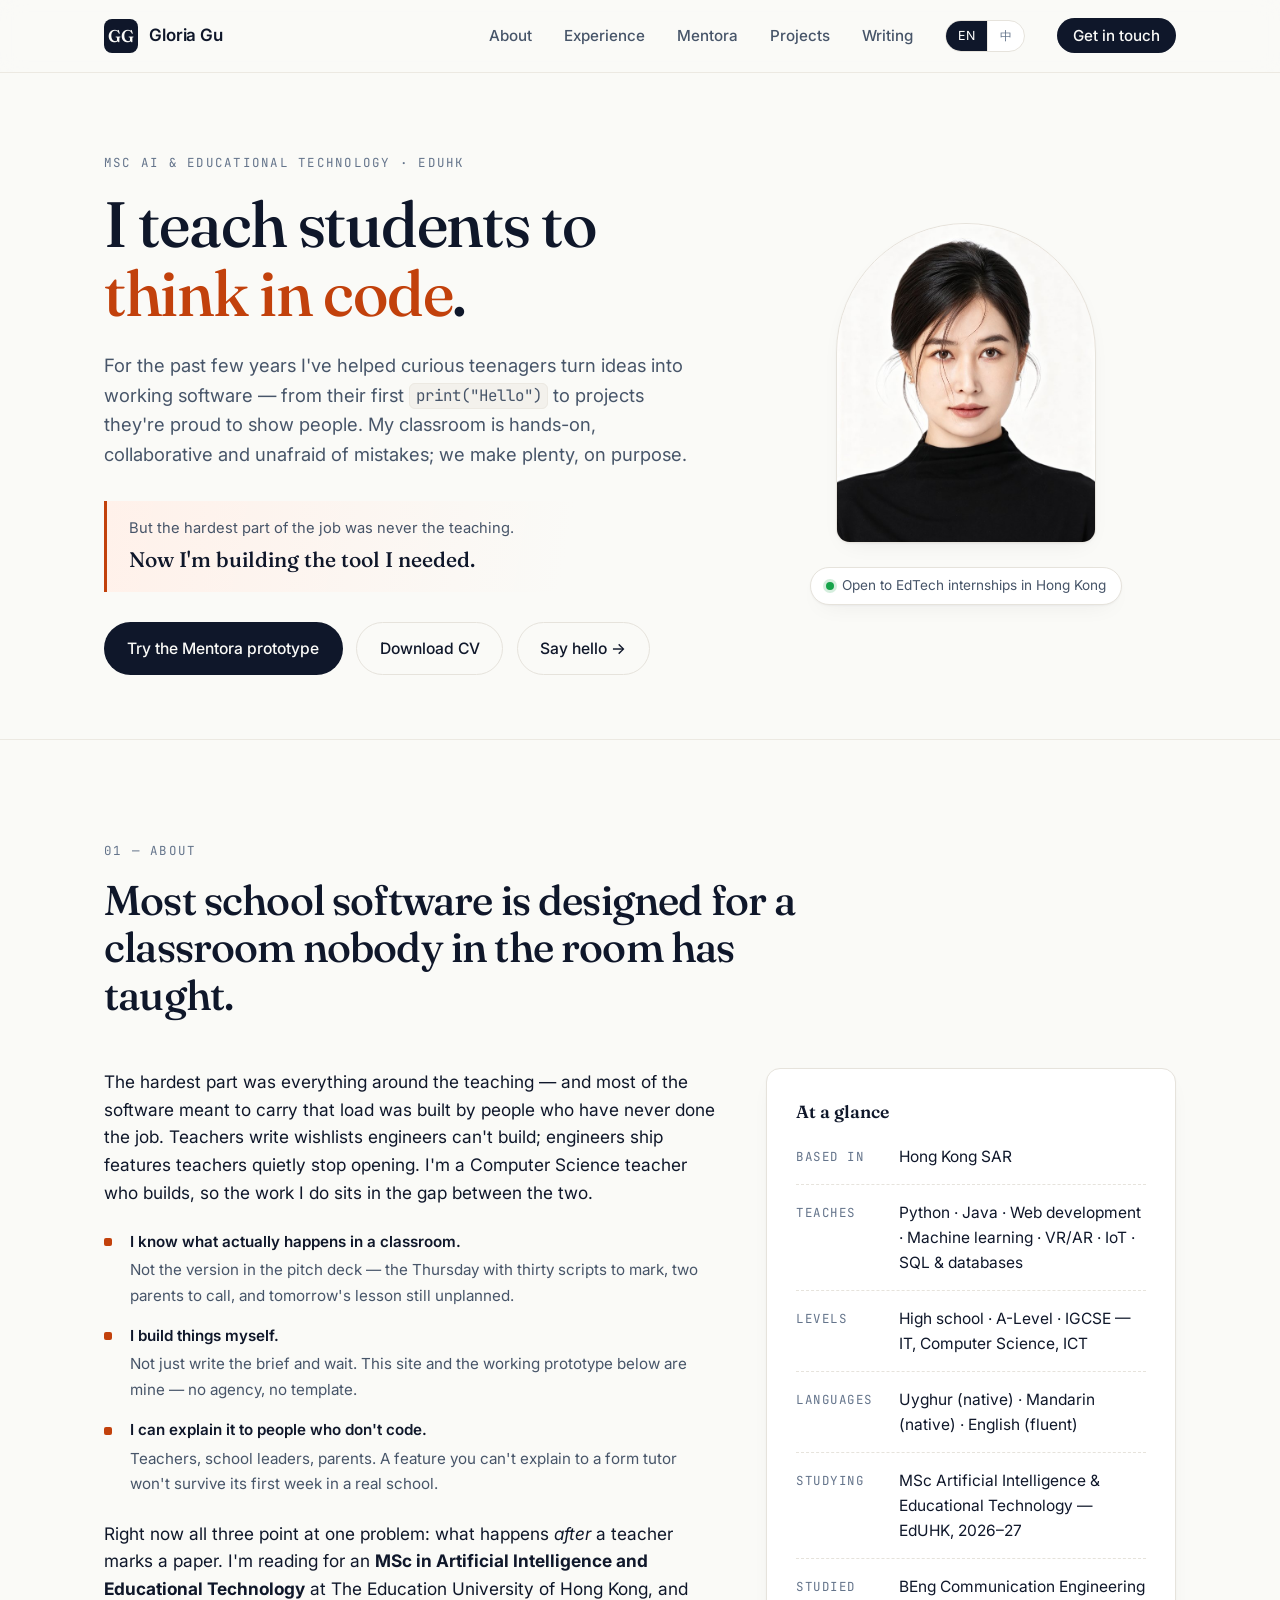
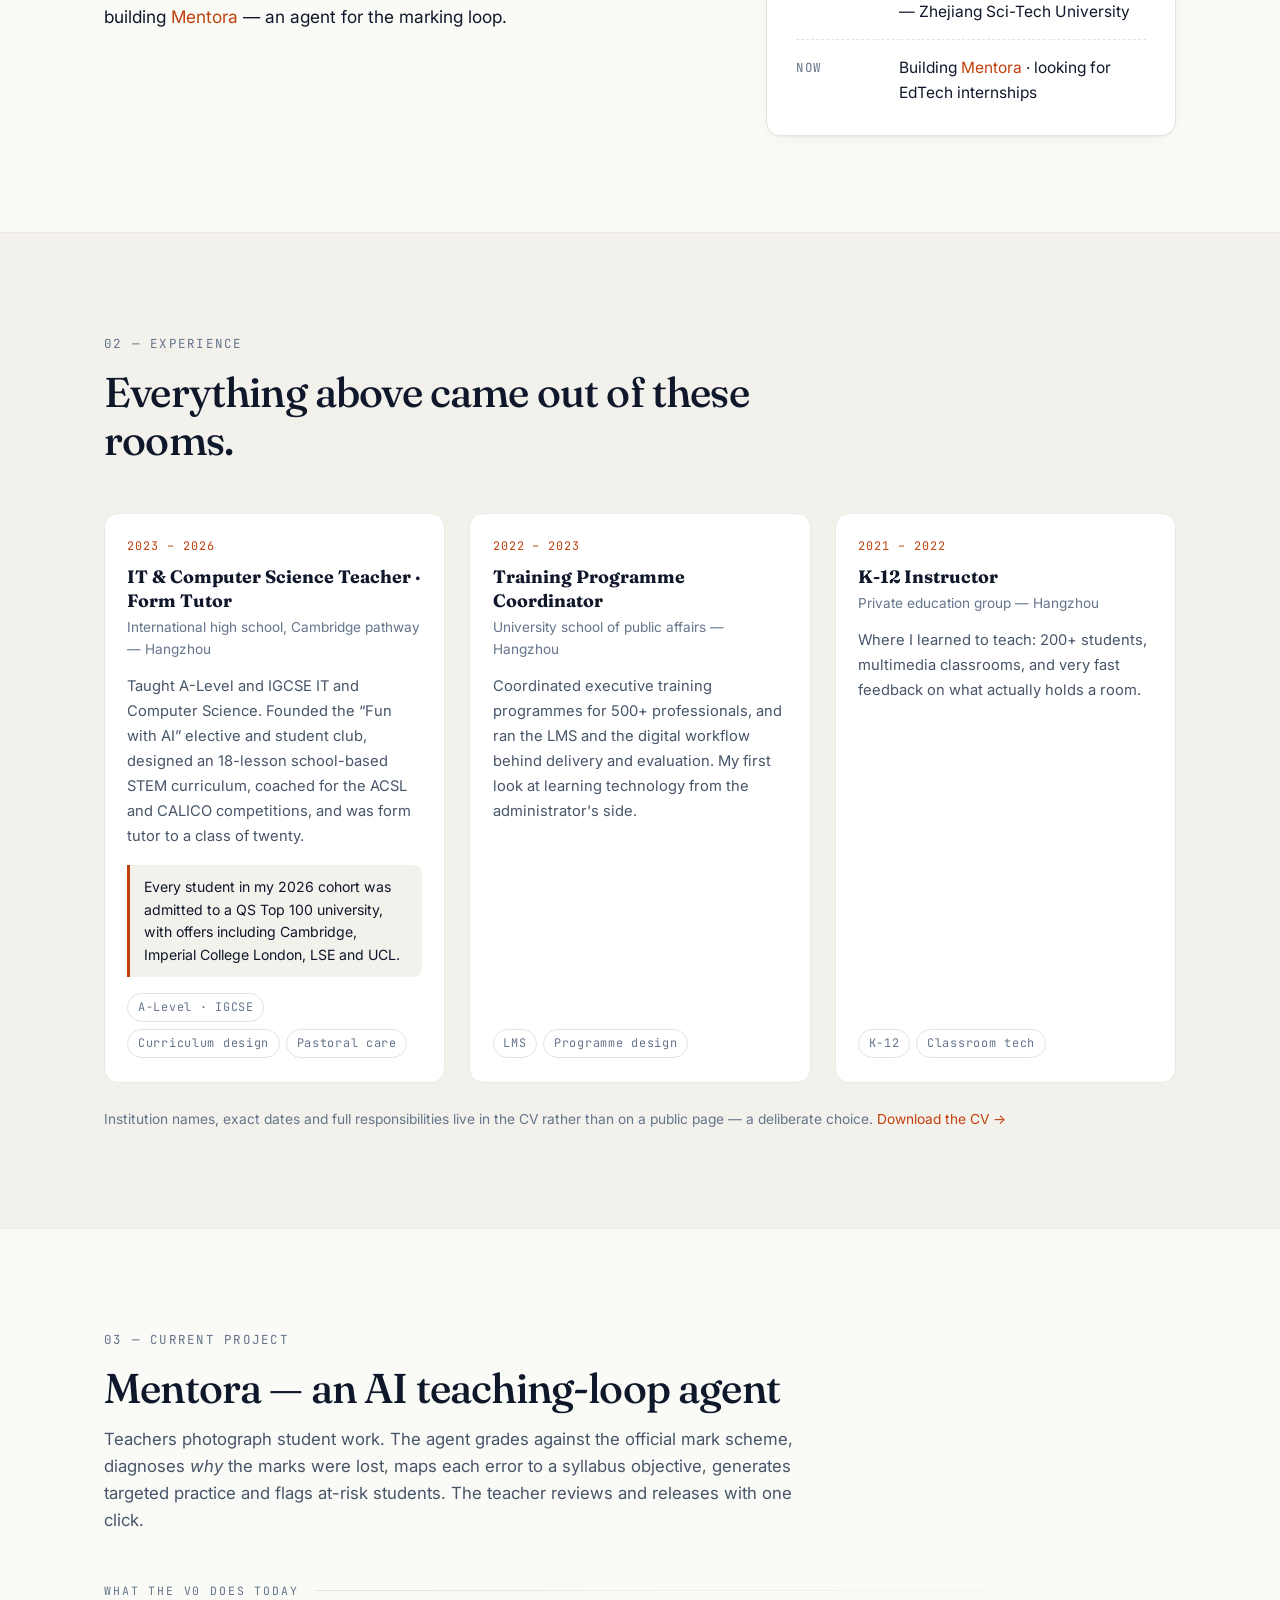
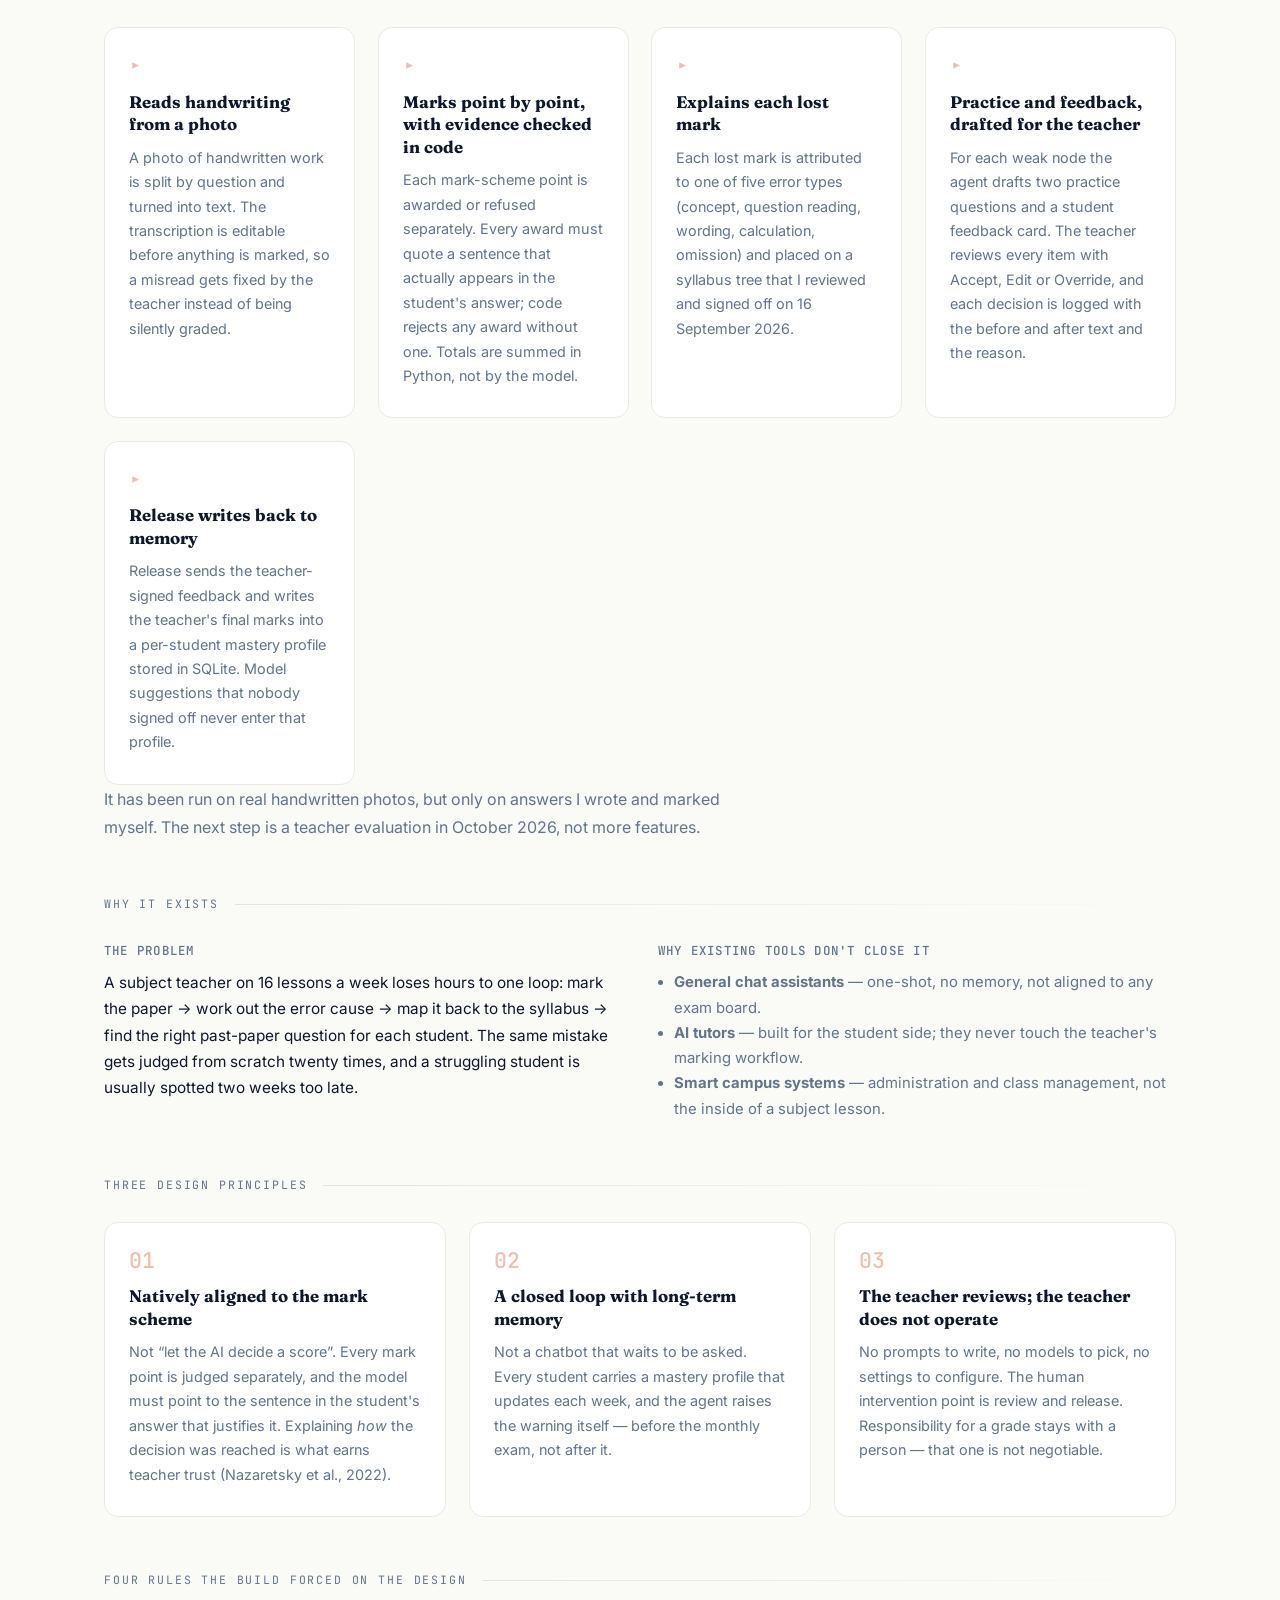
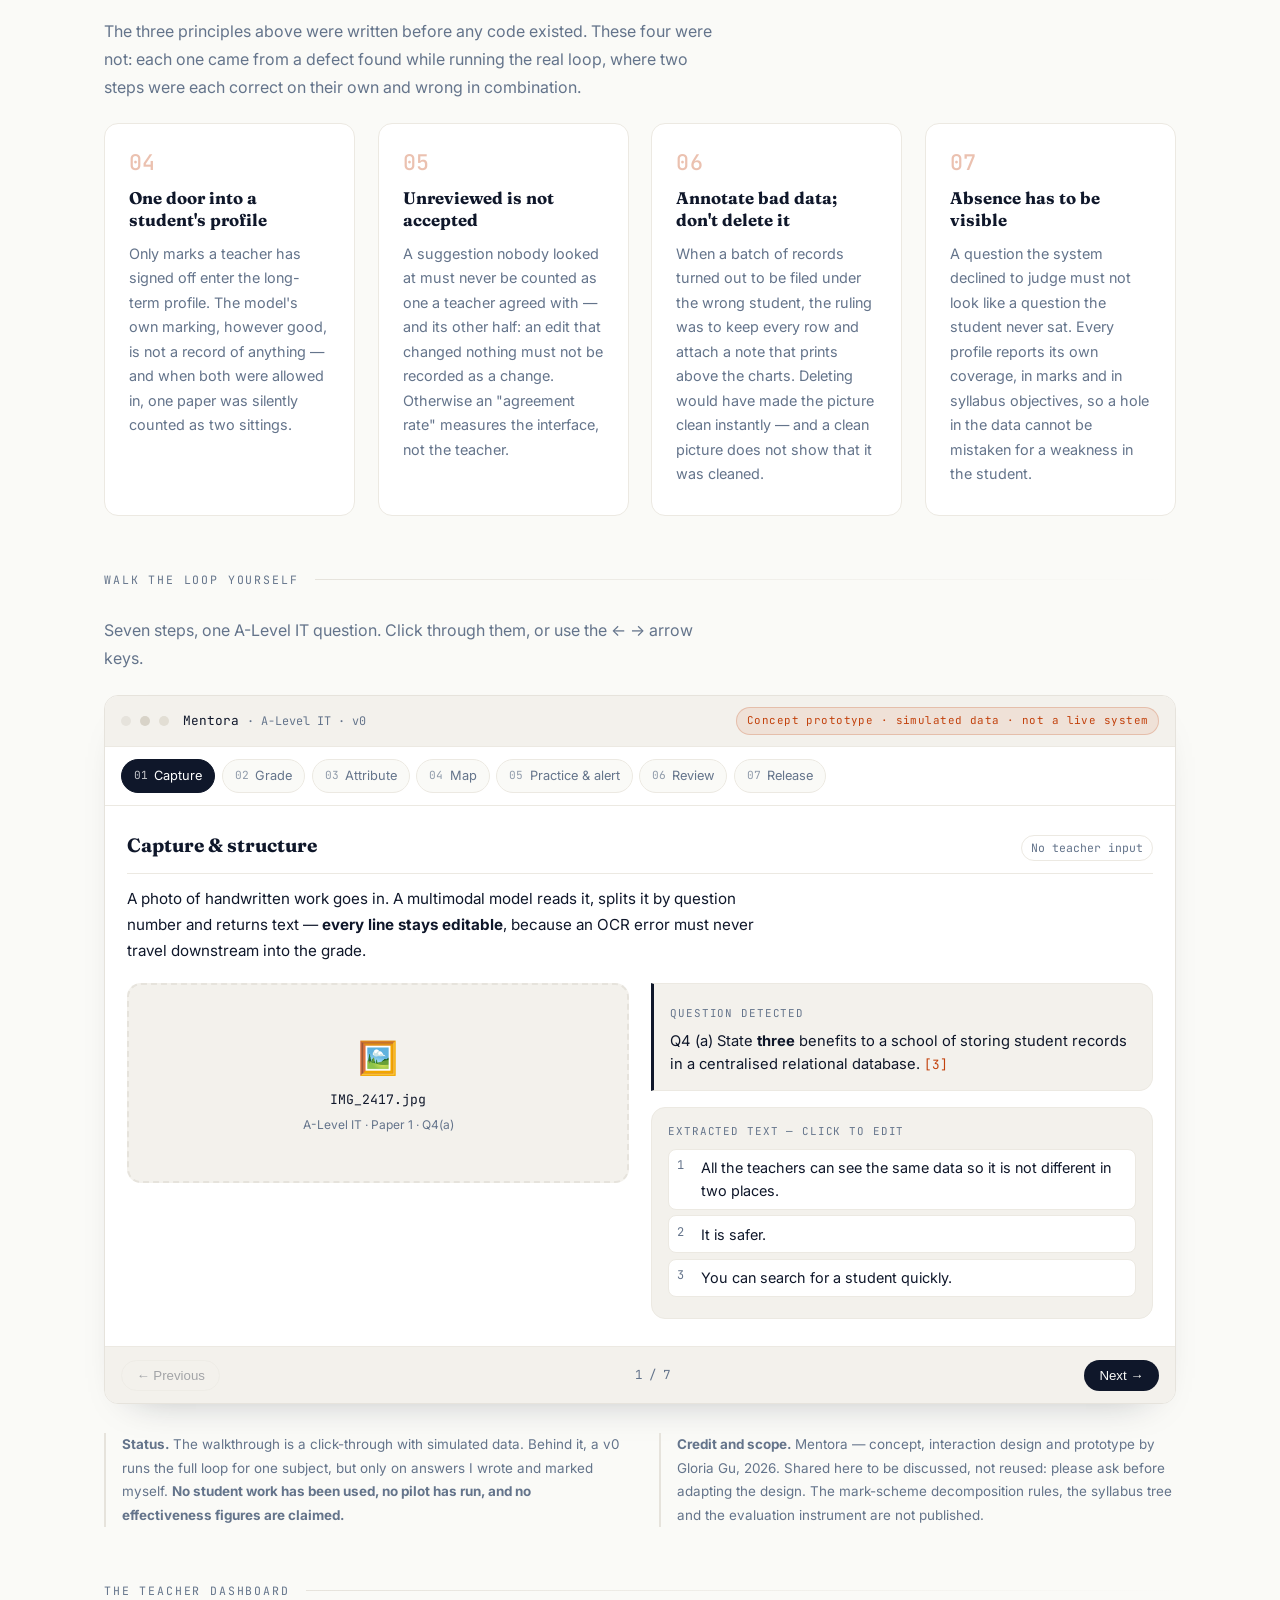
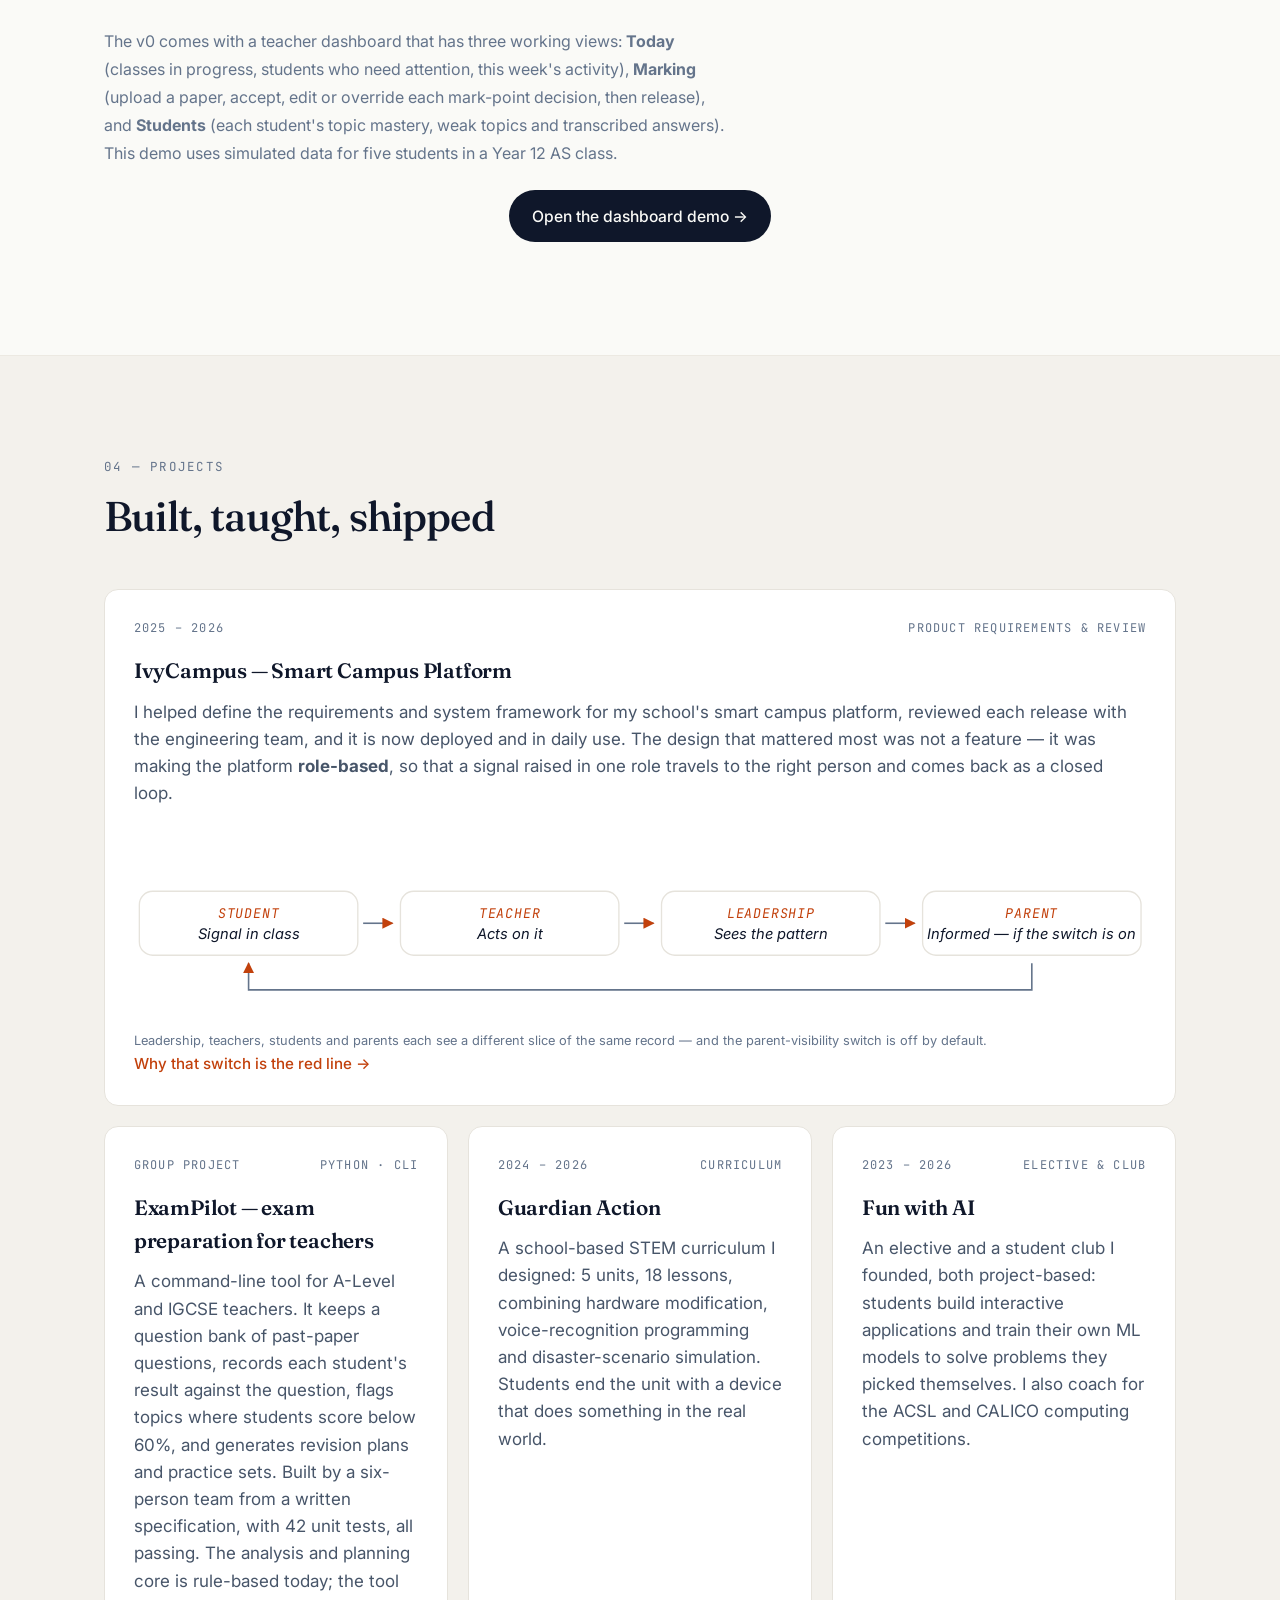
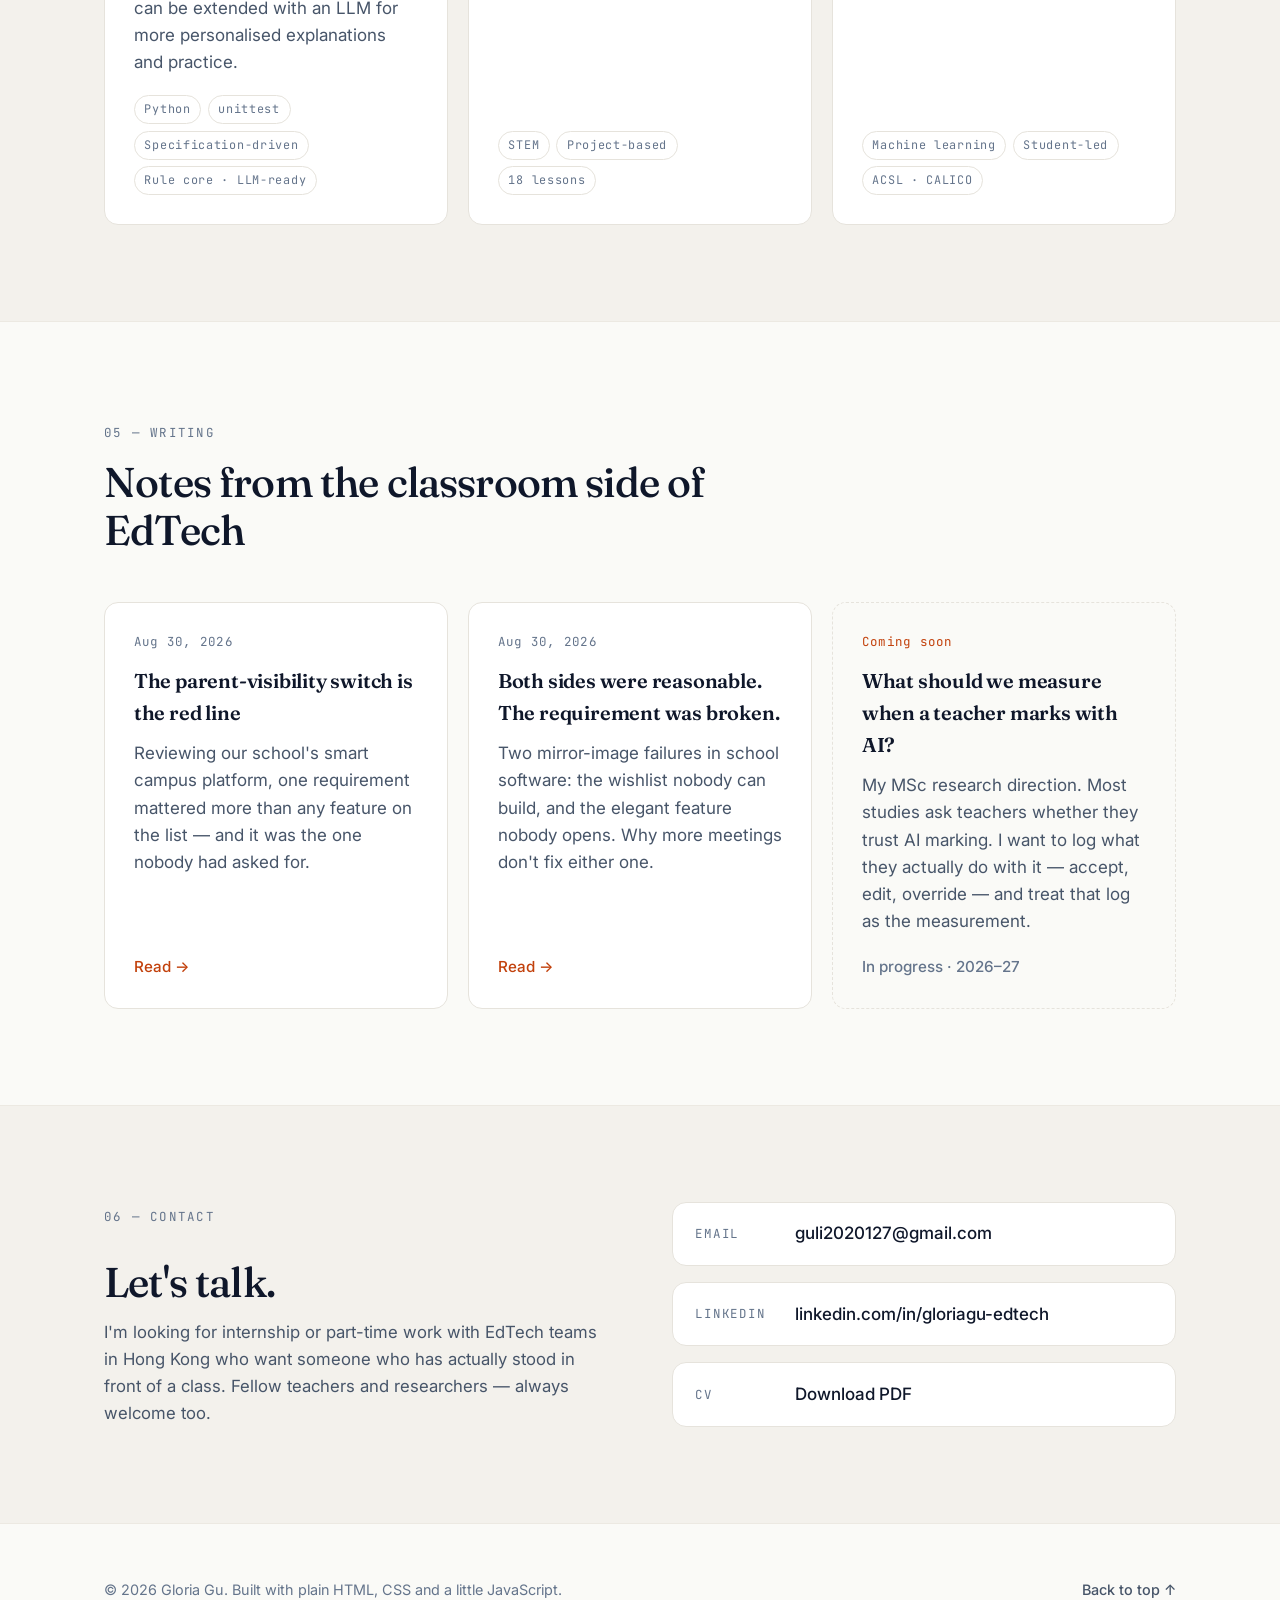
==== commit 0c65b7e3: "Remove planned evaluation date from Mentora status note Co-Authored-By: Claude Haiku 5.5 <noreply@an" ====
--- a/index.html
+++ b/index.html
@@ -490,8 +490,8 @@
 
         <div class="proto-meta">
         <p class="proto-note">
-          <span class="i18n en"><strong>Status.</strong> The walkthrough is a click-through with simulated data. Behind it, a v0 runs the full loop for one subject, but only on answers I wrote and marked myself. <strong>No student work has been used, no pilot has run, and no effectiveness figures are claimed.</strong> A teacher evaluation is planned for October 2026.</span>
-          <span class="i18n zh"><strong>项目状态。</strong>走查是使用模拟数据的点击原型。背后的 v0 已能跑通单科完整闭环，但只用了我自己写、自己批的答案。<strong>尚未使用任何学生作业，未开展试点，也不声称任何效果数据。</strong>教师评估计划于 2026 年 10 月进行。</span>
+          <span class="i18n en"><strong>Status.</strong> The walkthrough is a click-through with simulated data. Behind it, a v0 runs the full loop for one subject, but only on answers I wrote and marked myself. <strong>No student work has been used, no pilot has run, and no effectiveness figures are claimed.</strong></span>
+          <span class="i18n zh"><strong>项目状态。</strong>走查是使用模拟数据的点击原型。背后的 v0 已能跑通单科完整闭环，但只用了我自己写、自己批的答案。<strong>尚未使用任何学生作业，未开展试点，也不声称任何效果数据。</strong></span>
         </p>
 
         <p class="proto-credit">
